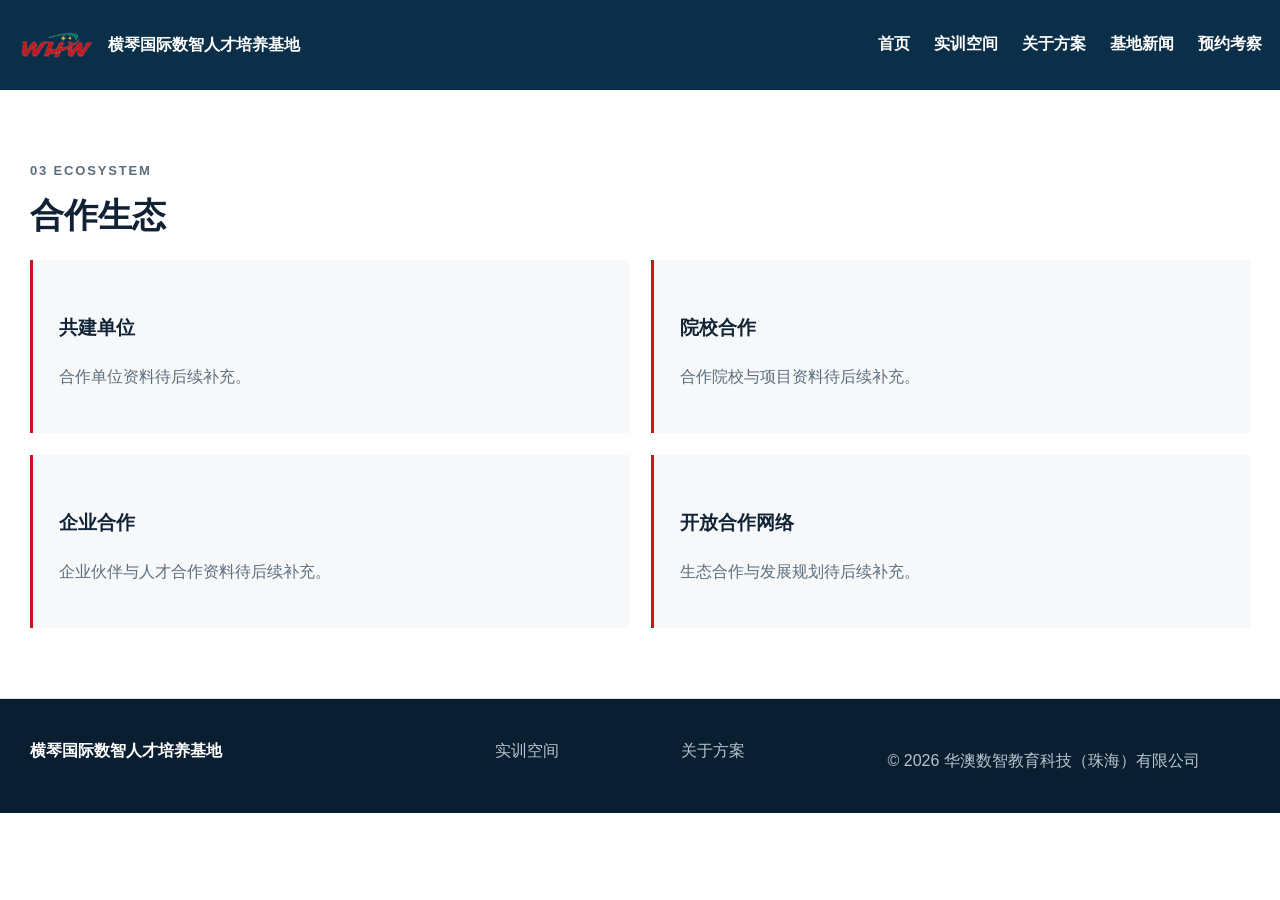
==== 华澳数值平台主页/ecosystem.html @ 4238ba9a "change" ====
<!doctype html><html lang="zh-CN"><head><meta charset="utf-8"><meta name="viewport" content="width=device-width,initial-scale=1"><title>合作生态｜横琴国际数智人才培养基地</title><link rel="stylesheet" href="styles.css"></head><body><header class="site-header inner"><nav class="nav-shell"><a class="brand" href="index.html"><img class="brand-logo" src="assets/company-logo.png" alt=""><span>横琴国际数智人才培养基地</span></a><button class="nav-toggle" aria-expanded="false">菜单</button><div class="nav-links"><a href="index.html">首页</a><a href="spaces.html">实训空间</a><a href="solutions.html">关于方案</a><a href="news.html">基地新闻</a><a class="nav-cta" href="index.html#contact">预约考察</a></div></nav></header><main><section class="detail-section"><div class="container"><p class="section-kicker">03 ECOSYSTEM</p><h2>合作生态</h2><div class="content-grid"><div><h3>共建单位</h3><p>合作单位资料待后续补充。</p></div><div><h3>院校合作</h3><p>合作院校与项目资料待后续补充。</p></div><div><h3>企业合作</h3><p>企业伙伴与人才合作资料待后续补充。</p></div><div><h3>开放合作网络</h3><p>生态合作与发展规划待后续补充。</p></div></div></div></section></main><footer class="site-footer"><div class="container footer-layout"><a class="brand footer-brand" href="index.html"><span>横琴国际数智人才培养基地</span></a><nav><a href="spaces.html">实训空间</a><a href="solutions.html">关于方案</a></nav><p>© 2026 华澳数智教育科技（珠海）有限公司</p></div></footer><script src="site.js"></script></body></html>
---- 华澳数值平台主页/styles.css ----
:root{--ink:#112235;--muted:#5c6d7d;--line:#dce4ea;--soft:#f6f8fa;--pale:#eef5f7;--white:#fff;--red:#c9151e;--blue:#123f5f;--green:#0b796b;--shadow:0 18px 44px rgba(18,48,70,.11)}
*{box-sizing:border-box}html{scroll-behavior:smooth}body{margin:0;color:var(--ink);font-family:"Microsoft YaHei","PingFang SC",Arial,sans-serif;line-height:1.75;background:#fff}a{color:inherit;text-decoration:none}img{max-width:100%}.container{width:min(1220px,calc(100% - 40px));margin:auto}
.site-header{position:absolute;inset:0 0 auto;z-index:20;background:linear-gradient(180deg,rgba(4,18,30,.75),transparent);transition:background .25s ease,box-shadow .25s ease}.site-header.inner{position:relative;background:#0b2f49}.site-header.is-scrolled{position:fixed;background:#fff;box-shadow:0 7px 24px rgba(15,38,56,.12)}.nav-shell{width:min(1280px,calc(100% - 36px));min-height:90px;margin:auto;display:flex;align-items:center;justify-content:space-between;gap:24px}.brand{display:flex;align-items:center;gap:12px;color:#fff;font-weight:900}.brand-logo{width:78px;height:38px;object-fit:contain}.nav-links{display:flex;align-items:center;gap:24px;color:#fff;font-weight:700}.nav-links a{padding:12px 0;border-bottom:2px solid transparent}.nav-links a:hover{border-color:#fff}.site-header.is-scrolled .brand,.site-header.is-scrolled .nav-links{color:var(--ink)}.site-header.is-scrolled .nav-links a:hover{color:var(--red);border-color:var(--red)}.nav-toggle{display:none;background:rgba(255,255,255,.12);color:#fff;border:1px solid rgba(255,255,255,.4);border-radius:6px;padding:8px 12px}.site-header.is-scrolled .nav-toggle{color:var(--ink);border-color:var(--line);background:#fff}
.hero-carousel{height:100vh;min-height:650px;position:relative;overflow:hidden;background:#123}.hero-slide{position:absolute;inset:0;margin:0;opacity:0;transition:opacity .6s}.hero-slide.is-active{opacity:1}.hero-slide img{width:100%;height:100%;object-fit:cover}.eyebrow,.section-kicker{margin:0 0 12px;letter-spacing:.14em;font-size:13px;font-weight:900}.button{display:inline-flex;align-items:center;justify-content:center;min-height:48px;padding:0 24px;border:0;border-radius:4px;font:inherit;font-weight:900;cursor:pointer}.button.primary{background:var(--red);color:#fff}.carousel-arrow{position:absolute;top:50%;z-index:4;width:50px;height:74px;border:0;background:rgba(4,25,42,.52);color:#fff;font-size:46px;transform:translateY(-50%);cursor:pointer}.carousel-arrow.prev{left:0}.carousel-arrow.next{right:0}
.section{padding:84px 0}.pale-section{background:var(--pale)}.intro-block{max-width:1050px;text-align:center}.section-kicker{color:var(--red)}h2{font-size:clamp(34px,4vw,48px);line-height:1.2;margin:0 0 24px}.intro-block>p:not(.section-kicker){color:var(--muted);font-size:17px;text-align:left}.metrics{display:grid;grid-template-columns:repeat(4,1fr);gap:16px;margin-top:38px}.metrics div{padding:22px;border-top:3px solid var(--red);background:var(--soft)}.metrics strong,.metrics span{display:block}.metrics strong{font-size:28px;color:var(--blue)}.section-title-row{display:flex;align-items:end;justify-content:space-between;gap:20px;margin-bottom:32px;border-bottom:1px solid var(--line)}.section-title-row h2{margin-bottom:18px}.more-link{color:var(--red);font-weight:900;margin-bottom:22px}.advantage-card-grid,.feature-grid{display:grid;grid-template-columns:repeat(3,1fr);gap:22px}.advantage-card,.feature-grid a,.news-sketch-grid a,.detail-card{padding:30px;border:1px solid var(--line);background:#fff;box-shadow:var(--shadow);transition:.22s}.advantage-card:hover,.feature-grid a:hover,.news-sketch-grid a:hover{transform:translateY(-5px);border-color:rgba(201,21,30,.4)}.advantage-card span{font-size:13px;color:var(--red);font-weight:900}.advantage-card h3,.feature-grid h3{font-size:23px;margin:12px 0}.advantage-card p,.feature-grid p,.news-sketch-grid p{color:var(--muted);margin:0}.feature-grid{grid-template-columns:repeat(2,1fr)}.news-sketch-grid{display:grid;grid-template-columns:repeat(3,1fr);gap:22px}.news-sketch-grid time{color:var(--red);font-weight:900}.news-sketch-grid h3{font-size:21px;margin:10px 0}
.contact-intro{max-width:760px;margin:-8px 0 32px;color:var(--muted);font-size:17px}.contact-info-grid{display:grid;grid-template-columns:1.45fr 1fr 1fr 1fr;border-top:1px solid var(--line);border-bottom:1px solid var(--line)}.contact-info-grid>div{min-height:190px;padding:28px;border-right:1px solid var(--line)}.contact-info-grid>div:last-child{border-right:0}.contact-info-grid span{color:var(--red);font-size:13px;font-weight:900}.contact-info-grid h3{margin:28px 0 10px;font-size:21px}.contact-info-grid p{margin:0;color:var(--muted)}.site-footer{padding:38px 0;background:#091f31;color:#b8c4cc}.footer-layout{display:grid;grid-template-columns:1.2fr 1fr 1fr;gap:30px;align-items:start}.footer-brand{color:#fff}.footer-layout nav{display:grid;grid-template-columns:1fr 1fr;gap:10px}.footer-layout p{margin:10px 0 0}
.page-hero{padding:82px 0 70px;background:linear-gradient(135deg,#0b3654,#126d72);color:#fff}.page-hero h1{font-size:clamp(40px,6vw,66px);margin:0 0 12px}.page-hero p{max-width:760px;font-size:18px;margin:0;color:#dbe8ec}.detail-section{padding:70px 0;border-bottom:1px solid var(--line)}.detail-section h2{font-size:34px}.detail-section h3{margin-top:26px}.detail-section p,.detail-section li{color:var(--muted)}.room-grid{display:grid;grid-template-columns:repeat(2,1fr);gap:24px}.room-card{border:1px solid var(--line);background:#fff;overflow:hidden}.photo-placeholder{height:260px;display:flex;align-items:center;justify-content:center;background:linear-gradient(135deg,#e7eef2,#f8fafb);color:#80909e;font-weight:900}.room-copy{padding:26px}.room-copy h3{margin:0 0 8px}.room-meta{color:var(--red);font-weight:900}.pill-list{display:flex;gap:10px;flex-wrap:wrap;padding:0;list-style:none}.pill-list li{padding:8px 13px;border-radius:999px;background:var(--pale);color:var(--blue)}.content-grid{display:grid;grid-template-columns:repeat(2,1fr);gap:22px}.content-grid>div{padding:26px;background:var(--soft);border-left:3px solid var(--red)}
@media(max-width:900px){.nav-toggle{display:block}.nav-links{display:none;position:absolute;top:76px;left:18px;right:18px;padding:16px;background:#0a2a42;flex-direction:column;align-items:stretch}.site-header.is-scrolled .nav-links{background:#fff;box-shadow:0 14px 28px rgba(15,38,56,.14)}.nav-links.is-open{display:flex}.nav-shell{min-height:76px}.metrics{grid-template-columns:repeat(2,1fr)}.advantage-card-grid,.news-sketch-grid,.footer-layout{grid-template-columns:1fr}.contact-info-grid{grid-template-columns:repeat(2,1fr)}.contact-info-grid>div:nth-child(2){border-right:0}.contact-info-grid>div:nth-child(-n+2){border-bottom:1px solid var(--line)}.room-grid{grid-template-columns:1fr}}
@media(max-width:620px){.brand span{max-width:180px;font-size:13px}.hero-carousel{min-height:600px}.section{padding:62px 0}.metrics,.feature-grid,.content-grid,.contact-info-grid{grid-template-columns:1fr}.contact-info-grid>div{min-height:auto;border-right:0;border-bottom:1px solid var(--line)}.contact-info-grid>div:last-child{border-bottom:0}.button{width:100%}.room-card .photo-placeholder{height:210px}}

/* Content revisions */
.intro-block>p:not(.section-kicker){font-size:18px;text-align:center}
.metrics{grid-template-columns:repeat(3,1fr)}
@media(max-width:900px){.metrics{grid-template-columns:repeat(3,1fr)}}
@media(max-width:620px){.metrics{grid-template-columns:1fr}}
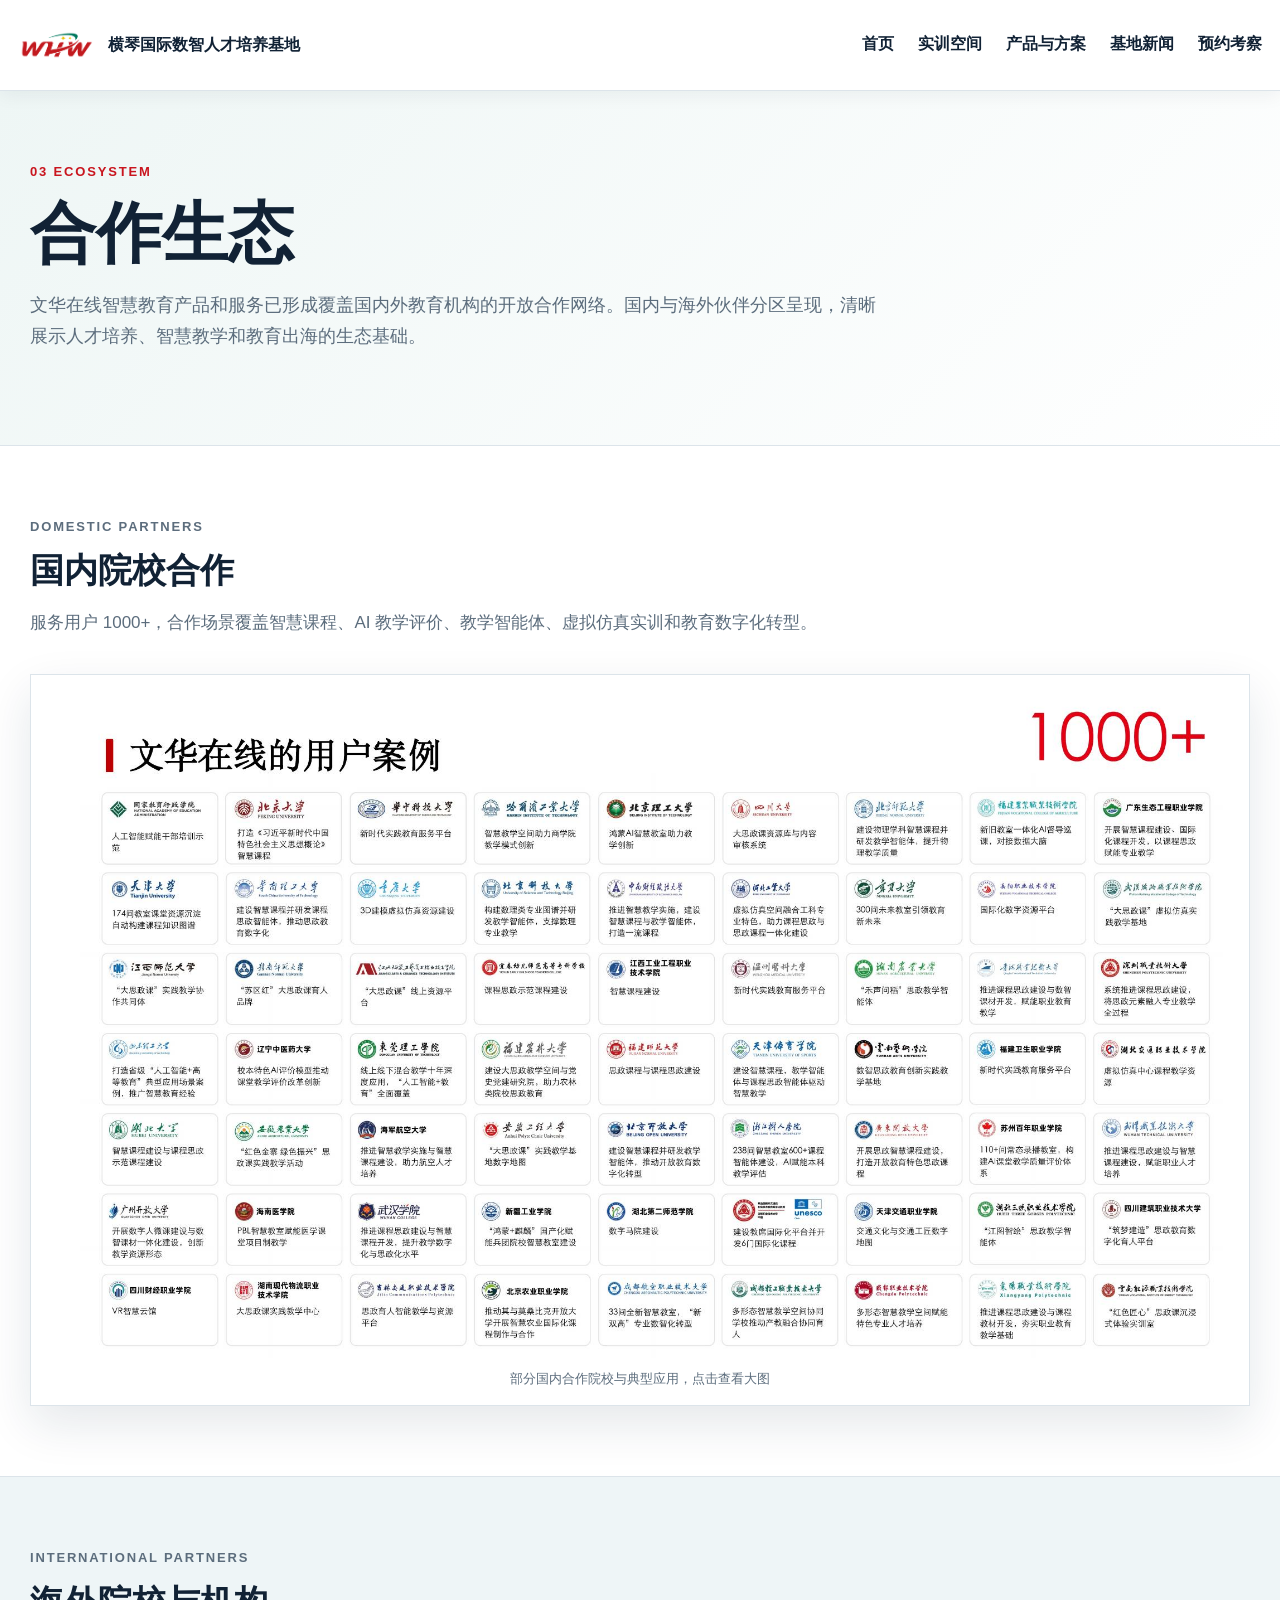
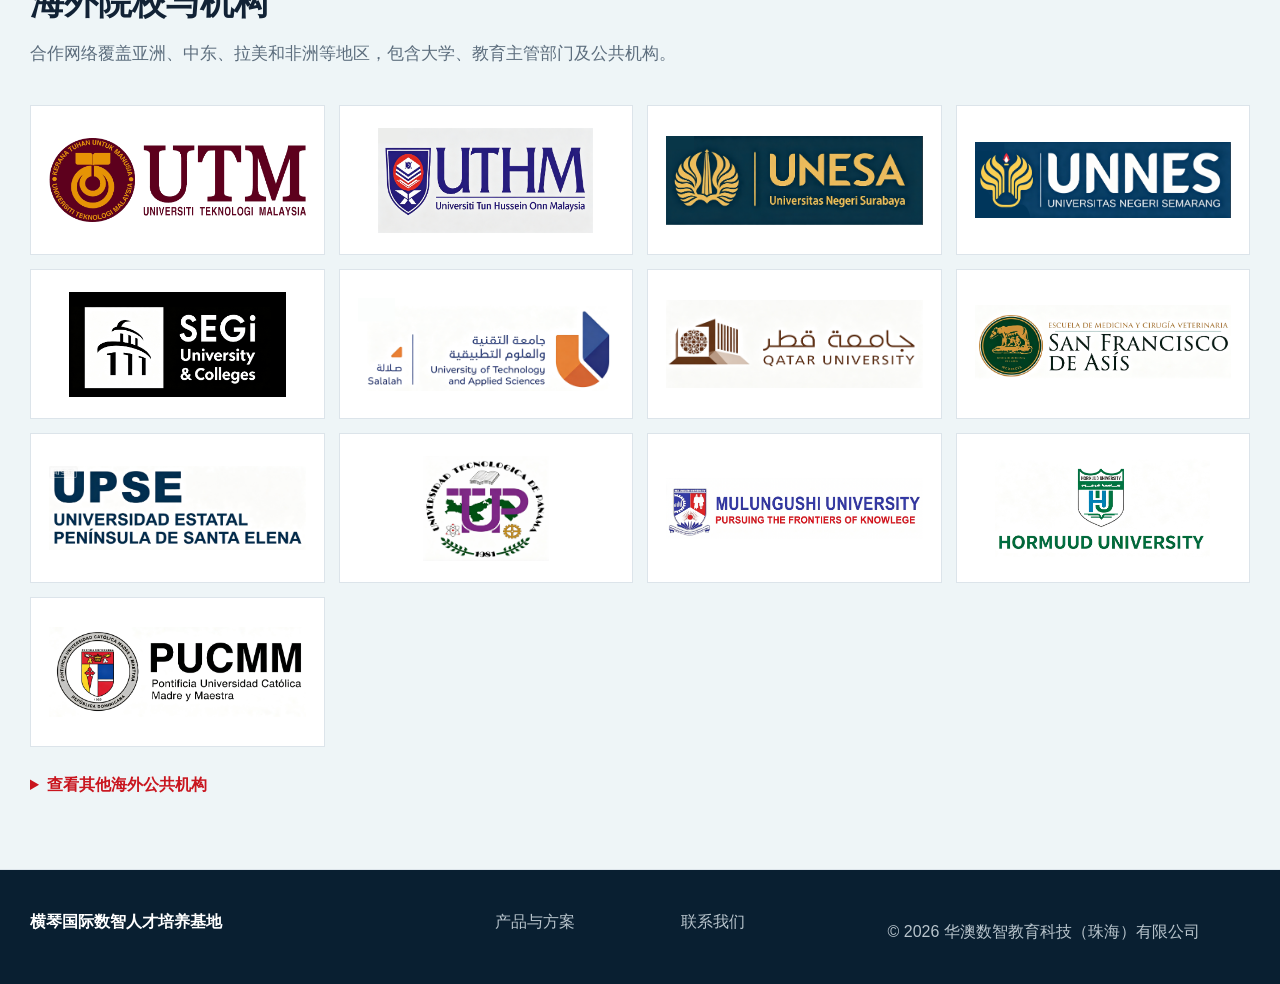
==== commit 3cbe5d8c: "new change add content" ====
--- a/华澳数值平台主页/ecosystem.html
+++ b/华澳数值平台主页/ecosystem.html
@@ -1 +1,8 @@
-<!doctype html><html lang="zh-CN"><head><meta charset="utf-8"><meta name="viewport" content="width=device-width,initial-scale=1"><title>合作生态｜横琴国际数智人才培养基地</title><link rel="stylesheet" href="styles.css"></head><body><header class="site-header inner"><nav class="nav-shell"><a class="brand" href="index.html"><img class="brand-logo" src="assets/company-logo.png" alt=""><span>横琴国际数智人才培养基地</span></a><button class="nav-toggle" aria-expanded="false">菜单</button><div class="nav-links"><a href="index.html">首页</a><a href="spaces.html">实训空间</a><a href="solutions.html">关于方案</a><a href="news.html">基地新闻</a><a class="nav-cta" href="index.html#contact">预约考察</a></div></nav></header><main><section class="detail-section"><div class="container"><p class="section-kicker">03 ECOSYSTEM</p><h2>合作生态</h2><div class="content-grid"><div><h3>共建单位</h3><p>合作单位资料待后续补充。</p></div><div><h3>院校合作</h3><p>合作院校与项目资料待后续补充。</p></div><div><h3>企业合作</h3><p>企业伙伴与人才合作资料待后续补充。</p></div><div><h3>开放合作网络</h3><p>生态合作与发展规划待后续补充。</p></div></div></div></section></main><footer class="site-footer"><div class="container footer-layout"><a class="brand footer-brand" href="index.html"><span>横琴国际数智人才培养基地</span></a><nav><a href="spaces.html">实训空间</a><a href="solutions.html">关于方案</a></nav><p>© 2026 华澳数智教育科技（珠海）有限公司</p></div></footer><script src="site.js"></script></body></html>
+<!doctype html><html lang="zh-CN"><head><meta charset="utf-8"><meta name="viewport" content="width=device-width,initial-scale=1"><title>合作生态｜横琴国际数智人才培养基地</title><link rel="stylesheet" href="styles.css"></head><body>
+<header class="site-header inner"><nav class="nav-shell"><a class="brand" href="index.html"><img class="brand-logo" src="assets/company-logo.png" alt=""><span>横琴国际数智人才培养基地</span></a><button class="nav-toggle" aria-expanded="false">菜单</button><div class="nav-links"><a href="index.html">首页</a><a href="spaces.html">实训空间</a><a href="solutions.html">产品与方案</a><a href="news.html">基地新闻</a><a class="nav-cta" href="index.html#contact">预约考察</a></div></nav></header>
+<main><section class="center-hero innovation-hero"><div class="container"><p class="section-kicker">03 ECOSYSTEM</p><h1>合作生态</h1><p>文华在线智慧教育产品和服务已形成覆盖国内外教育机构的开放合作网络。国内与海外伙伴分区呈现，清晰展示人才培养、智慧教学和教育出海的生态基础。</p></div></section>
+<section class="detail-section"><div class="container"><div class="center-title"><p class="section-kicker">DOMESTIC PARTNERS</p><h2>国内院校合作</h2><p>服务用户 1000+，合作场景覆盖智慧课程、AI 教学评价、教学智能体、虚拟仿真实训和教育数字化转型。</p></div><figure class="partner-overview"><a href="assets/partners/domestic-universities.jpg" target="_blank"><img src="assets/partners/domestic-universities.jpg" alt="国内合作院校与用户案例"></a><figcaption>部分国内合作院校与典型应用，点击查看大图</figcaption></figure></div></section>
+<section class="detail-section pale-section"><div class="container"><div class="center-title"><p class="section-kicker">INTERNATIONAL PARTNERS</p><h2>海外院校与机构</h2><p>合作网络覆盖亚洲、中东、拉美和非洲等地区，包含大学、教育主管部门及公共机构。</p></div><div class="partner-logo-grid">
+<figure><img src="assets/partners/overseas/overseas-01.png" alt="马来西亚理工大学"></figure><figure><img src="assets/partners/overseas/overseas-02.png" alt="马来西亚敦胡先翁大学"></figure><figure><img src="assets/partners/overseas/overseas-04.png" alt="泗水国立大学"></figure><figure><img src="assets/partners/overseas/overseas-05.png" alt="三宝垄国立大学"></figure><figure><img src="assets/partners/overseas/overseas-06.png" alt="SEGi University & Colleges"></figure><figure><img src="assets/partners/overseas/overseas-11.png" alt="阿曼技术与应用科学大学"></figure><figure><img src="assets/partners/overseas/overseas-12.png" alt="卡塔尔大学"></figure><figure><img src="assets/partners/overseas/overseas-13.png" alt="San Francisco de Asís"></figure><figure><img src="assets/partners/overseas/overseas-14.png" alt="圣埃伦娜半岛州立大学"></figure><figure><img src="assets/partners/overseas/overseas-15.png" alt="巴拿马科技大学"></figure><figure><img src="assets/partners/overseas/overseas-18.png" alt="Mulungushi University"></figure><figure><img src="assets/partners/overseas/overseas-19.png" alt="Hormuud University"></figure><figure><img src="assets/partners/overseas/overseas-21.png" alt="PUCMM"></figure>
+</div><details class="more-partners"><summary>查看其他海外公共机构</summary><div class="partner-logo-grid secondary"><figure><img src="assets/partners/overseas/overseas-03.png" alt="Jabatan Tenaga Manusia"></figure><figure><img src="assets/partners/overseas/overseas-07.png" alt="卡塔尔教育与高等教育部"></figure><figure><img src="assets/partners/overseas/overseas-08.png" alt="伊拉克教育部"></figure><figure><img src="assets/partners/overseas/overseas-09.png" alt="科威特教育部"></figure><figure><img src="assets/partners/overseas/overseas-10.png" alt="阿联酋内政部"></figure><figure><img src="assets/partners/overseas/overseas-16.png" alt="埃及教育与技术教育部"></figure><figure><img src="assets/partners/overseas/overseas-17.png" alt="赞比亚教育部"></figure><figure><img src="assets/partners/overseas/overseas-20.png" alt="南非国家安全局"></figure></div></details></div></section></main>
+<footer class="site-footer"><div class="container footer-layout"><a class="brand footer-brand" href="index.html"><span>横琴国际数智人才培养基地</span></a><nav><a href="solutions.html">产品与方案</a><a href="index.html#contact">联系我们</a></nav><p>© 2026 华澳数智教育科技（珠海）有限公司</p></div></footer><script src="site.js"></script></body></html>
--- a/华澳数值平台主页/styles.css
+++ b/华澳数值平台主页/styles.css
@@ -9,7 +9,51 @@
 @media(max-width:620px){.brand span{max-width:180px;font-size:13px}.hero-carousel{min-height:600px}.section{padding:62px 0}.metrics,.feature-grid,.content-grid,.contact-info-grid{grid-template-columns:1fr}.contact-info-grid>div{min-height:auto;border-right:0;border-bottom:1px solid var(--line)}.contact-info-grid>div:last-child{border-bottom:0}.button{width:100%}.room-card .photo-placeholder{height:210px}}
 
 /* Content revisions */
+.site-header.inner{background:#fff;border-bottom:1px solid var(--line);box-shadow:0 4px 18px rgba(15,38,56,.06)}
+.site-header.inner .brand,.site-header.inner .nav-links{color:var(--ink)}
+.site-header.inner .nav-links a:hover{color:var(--red);border-color:var(--red)}
+.site-header.inner .nav-toggle{color:var(--ink);border-color:var(--line);background:#fff}
+.page-hero{display:none}
+.spaces-catalog{padding-top:64px}.room-photo{display:block;width:100%;height:260px;object-fit:cover}.room-number{display:none}.room-detail{margin:10px 0 0}.room-detail strong{color:var(--ink)}
 .intro-block>p:not(.section-kicker){font-size:18px;text-align:center}
 .metrics{grid-template-columns:repeat(3,1fr)}
 @media(max-width:900px){.metrics{grid-template-columns:repeat(3,1fr)}}
 @media(max-width:620px){.metrics{grid-template-columns:1fr}}
+@media(max-width:620px){.room-photo{height:210px}}
+.content-grid>.news-card{display:block;padding:26px;background:#fff;border:1px solid var(--line);border-left:3px solid var(--red);box-shadow:var(--shadow);transition:.22s}
+.content-grid>.news-card:hover{transform:translateY(-4px);border-color:rgba(201,21,30,.45)}
+.news-card time,.news-card span{color:var(--red);font-weight:900}.news-card h3{margin:10px 0}.news-card span{display:inline-block;margin-top:12px}
+.news-sketch-grid>div{padding:30px;border:1px solid var(--line);background:#fff;box-shadow:var(--shadow)}
+.news-sketch-grid>div time{color:var(--red);font-weight:900}.news-sketch-grid>div h3{font-size:21px;margin:10px 0}.news-sketch-grid>div p{color:var(--muted);margin:0}
+.news-center{padding:72px 0 90px;background:var(--pale)}.news-center-heading{margin-bottom:34px}.news-center-heading h1{font-size:clamp(38px,5vw,58px);line-height:1.2;margin:0 0 12px}.news-center-heading>p:last-child{color:var(--muted);font-size:18px}
+.news-list-grid{display:grid;grid-template-columns:repeat(3,1fr);gap:24px}.news-feature-card,.news-empty-card{min-height:360px;border:1px solid var(--line)}.news-feature-card{display:flex;align-items:flex-end;padding:30px;color:#fff;background-size:cover;background-position:center;box-shadow:var(--shadow);transition:.25s}.news-feature-card:hover{transform:translateY(-5px)}.news-feature-card time,.news-feature-card span{font-weight:900;color:#fff}.news-feature-card h2{font-size:25px;margin:12px 0 18px}.news-empty-card{display:flex;flex-direction:column;align-items:center;justify-content:center;background:#fff;color:#9aa7b0}.news-empty-card span{font-size:42px;font-weight:900;color:#dce3e7}.news-empty-card p{margin:8px 0 0}
+@media(max-width:900px){.news-list-grid{grid-template-columns:repeat(2,1fr)}}
+@media(max-width:620px){.news-list-grid{grid-template-columns:1fr}.news-feature-card,.news-empty-card{min-height:320px}}
+.home-news-showcase{min-height:100vh;padding:44px 0;background:var(--pale);display:flex;align-items:center}.home-news-bar{display:flex;align-items:flex-end;justify-content:space-between;gap:20px;margin-bottom:22px}.home-news-bar h2{font-size:clamp(30px,3vw,42px);margin:0}.home-news-bar .section-kicker{margin-bottom:5px}.home-news-bar .more-link{margin:0 0 6px}.home-news-showcase .news-list-grid{gap:18px}.home-news-showcase .news-feature-card,.home-news-showcase .news-empty-card{min-height:250px}.home-news-showcase .news-feature-card{padding:24px}.home-news-showcase .news-feature-card h2{font-size:21px;line-height:1.4;margin:8px 0 12px}
+@media(max-width:900px){.home-news-showcase{min-height:auto}.home-news-showcase .news-feature-card,.home-news-showcase .news-empty-card{min-height:260px}}
+@media(max-width:620px){.home-news-bar{align-items:flex-start}.home-news-showcase .news-feature-card,.home-news-showcase .news-empty-card{min-height:240px}}
+.news-feature-card{position:relative;overflow:hidden;background-size:cover;background-position:center;padding:0}.news-feature-card::after{content:"";position:absolute;inset:0;background:linear-gradient(180deg,rgba(5,24,38,.05),rgba(5,24,38,.88));opacity:0;transition:opacity .25s}.news-feature-card>div{position:relative;z-index:1;width:100%;padding:22px;opacity:0;transform:translateY(12px);transition:opacity .25s,transform .25s}.news-feature-card:hover::after,.news-feature-card:focus-visible::after,.news-feature-card:hover>div,.news-feature-card:focus-visible>div{opacity:1}.news-feature-card:hover>div,.news-feature-card:focus-visible>div{transform:translateY(0)}
+.news-feature-card h2{font-size:19px;line-height:1.35;margin:7px 0 10px}.news-feature-card time,.news-feature-card span{font-size:14px}.home-news-showcase{min-height:auto;padding:56px 0 66px}.home-news-bar{margin-bottom:40px}.home-news-showcase .news-list-grid{gap:16px}.home-news-showcase .news-feature-card,.home-news-showcase .news-empty-card{min-height:205px}.home-news-showcase .news-feature-card{padding:0}.home-news-showcase .news-feature-card h2{font-size:18px;line-height:1.35;margin:6px 0 9px}.home-news-showcase .news-feature-card>div{padding:18px}
+.news-center .news-feature-card,.news-center .news-empty-card{min-height:280px}
+@media(hover:none){.news-feature-card::after,.news-feature-card>div{opacity:1}.news-feature-card>div{transform:none}}
+@media(max-width:900px){.home-news-showcase .news-feature-card,.home-news-showcase .news-empty-card{min-height:220px}}
+@media(max-width:620px){.home-news-bar{margin-bottom:32px}.home-news-showcase .news-feature-card,.home-news-showcase .news-empty-card{min-height:210px}}
+.news-feature-card>div{opacity:1;transform:none}.news-feature-card time{display:block;color:#fff;text-shadow:0 2px 8px rgba(0,0,0,.9)}.news-feature-card>div h2,.news-feature-card>div span{display:none}.news-feature-card:hover>div h2,.news-feature-card:hover>div span,.news-feature-card:focus-visible>div h2,.news-feature-card:focus-visible>div span{display:block}
+@media(hover:none){.news-feature-card>div h2,.news-feature-card>div span{display:block}}
+.news-center .news-list-grid{display:flex;flex-direction:column;gap:18px}.news-center .news-feature-card{width:100%;min-height:190px;background-position:center 38%}.news-center .news-feature-card>div{padding:26px 30px}.news-center .news-feature-card h2{max-width:780px;font-size:22px}
+@media(max-width:620px){.news-center .news-feature-card{min-height:180px}.news-center .news-feature-card>div{padding:20px}.news-center .news-feature-card h2{font-size:18px}}
+.news-row-list{border-top:1px solid var(--line)}.news-row{display:grid;grid-template-columns:140px 1fr;gap:38px;min-height:190px;padding:34px 0;border-bottom:1px solid var(--line);transition:color .2s}.news-row time{display:flex;align-items:center;gap:12px;padding-right:28px;border-right:1px solid var(--line);color:#50575c}.news-row time strong{font-size:50px;line-height:1;font-weight:900}.news-row time span{font-size:14px;line-height:1.45;font-weight:700}.news-row>div{display:flex;flex-direction:column;justify-content:space-between;align-items:flex-start}.news-row h2{font-size:23px;line-height:1.55;font-weight:500;margin:0}.news-row-more{color:var(--blue);font-weight:700}.news-row:hover{color:var(--red)}.news-row:hover .news-row-more{color:var(--red)}
+@media(max-width:620px){.news-row{grid-template-columns:82px 1fr;gap:18px;min-height:155px;padding:26px 0}.news-row time{gap:6px;padding-right:14px}.news-row time strong{font-size:36px}.news-row time span{font-size:11px}.news-row h2{font-size:17px;line-height:1.5}.news-row-more{font-size:14px}}
+.technology-intro h1{font-size:clamp(38px,5vw,58px);margin:0 0 18px}.technology-intro .container>p:last-child{max-width:850px;color:var(--muted);font-size:18px}.tech-feature{padding:76px 0}.tech-feature-grid{display:grid;grid-template-columns:1fr 1.12fr;gap:54px;align-items:center}.tech-feature-grid.reverse{grid-template-columns:1.12fr 1fr}.tech-feature-grid.reverse .tech-visual{order:2}.tech-feature article h2{font-size:34px;margin:0 0 22px}.tech-feature article p,.tech-feature article li{color:var(--muted)}.tech-feature article ul{padding-left:20px}.tech-visual{position:relative;min-height:390px;overflow:hidden;background:#0b2f49;box-shadow:var(--shadow)}.tech-visual::before,.tech-visual::after,.tech-visual i{content:"";position:absolute}.tech-visual span{position:absolute;left:28px;bottom:24px;z-index:2;color:rgba(255,255,255,.72);font-size:13px;font-weight:900;letter-spacing:.14em}.training-box-visual{background:radial-gradient(circle at 70% 28%,rgba(72,201,221,.55),transparent 30%),linear-gradient(135deg,#0b2336,#126d72)}.training-box-visual::before{width:54%;height:48%;left:23%;top:25%;border:2px solid rgba(255,255,255,.72);border-radius:14px;background:linear-gradient(145deg,rgba(255,255,255,.22),rgba(255,255,255,.04));box-shadow:0 0 45px rgba(69,209,222,.28)}.training-box-visual::after{width:38%;height:3px;left:31%;top:47%;background:linear-gradient(90deg,transparent,#65d7e5,transparent);box-shadow:0 22px 0 rgba(101,215,229,.65),0 -22px 0 rgba(101,215,229,.38)}.training-box-visual i{inset:12%;border:1px solid rgba(255,255,255,.1);background:repeating-linear-gradient(90deg,transparent 0 38px,rgba(255,255,255,.05) 39px 40px)}.ascend-visual{background:radial-gradient(circle at 50% 50%,rgba(216,44,52,.5),transparent 26%),linear-gradient(135deg,#081f31,#30171b)}.ascend-visual::before{width:180px;height:180px;left:50%;top:50%;transform:translate(-50%,-50%) rotate(45deg);border:2px solid rgba(255,255,255,.7);background:linear-gradient(145deg,rgba(226,49,58,.45),rgba(255,255,255,.04));box-shadow:0 0 60px rgba(226,49,58,.35)}.ascend-visual::after{inset:12%;border:1px solid rgba(255,255,255,.12);background:repeating-radial-gradient(circle at center,transparent 0 30px,rgba(255,255,255,.06) 31px 32px)}.ascend-visual i{left:10%;right:10%;top:50%;height:1px;background:linear-gradient(90deg,transparent,#fff,transparent);box-shadow:0 -70px 0 rgba(255,255,255,.2),0 70px 0 rgba(255,255,255,.2)}.tech-sources{background:#fff}.source-links{display:flex;gap:14px;flex-wrap:wrap;margin-top:24px}.source-links a{padding:10px 14px;border:1px solid var(--line);color:var(--blue);font-weight:700}.source-links a:hover{border-color:var(--red);color:var(--red)}
+@media(max-width:900px){.tech-feature-grid,.tech-feature-grid.reverse{grid-template-columns:1fr}.tech-feature-grid.reverse .tech-visual{order:0}.tech-visual{min-height:330px}}
+@media(max-width:620px){.tech-feature{padding:54px 0}.tech-feature-grid{gap:30px}.tech-visual{min-height:260px}.tech-feature article h2{font-size:28px}}
+.equipment-list,.compute-levels{display:grid;grid-template-columns:repeat(2,1fr);gap:12px;margin:24px 0}.equipment-list>div,.compute-levels>div{padding:18px;border:1px solid var(--line);background:#fff}.equipment-list strong,.equipment-list span,.compute-levels strong,.compute-levels span{display:block}.equipment-list strong,.compute-levels strong{color:var(--blue);margin-bottom:7px}.equipment-list span,.compute-levels span{color:var(--muted);font-size:14px;line-height:1.7}.compute-levels b{display:inline-flex;align-items:center;justify-content:center;width:30px;height:30px;margin-bottom:10px;border-radius:50%;background:var(--red);color:#fff;font-size:12px}.tech-note,.tech-verdict{padding:16px 18px;border-left:3px solid var(--red);background:rgba(201,21,30,.05)}.tech-verdict strong{color:var(--blue)}
+@media(max-width:620px){.equipment-list,.compute-levels{grid-template-columns:1fr}}
+
+/* Four solution centers */
+.solution-hub{min-height:calc(100vh - 90px);padding-bottom:90px;background:linear-gradient(180deg,#f5f8fa,#fff)}.solution-heading{padding:72px 0 48px}.solution-heading h1,.center-hero h1,.empty-center h1{font-size:clamp(40px,5.5vw,66px);line-height:1.15;margin:0 0 18px}.solution-heading>div>p:last-child,.center-hero>div>p:last-child,.empty-center p{max-width:850px;color:var(--muted);font-size:18px}.solution-entry-grid{display:grid;grid-template-columns:repeat(2,1fr);gap:22px}.solution-entry{position:relative;min-height:310px;padding:38px;border:1px solid var(--line);background:#fff;box-shadow:var(--shadow);overflow:hidden;transition:.25s}.solution-entry:after{content:"";position:absolute;right:-60px;bottom:-70px;width:190px;height:190px;border-radius:50%;background:rgba(201,21,30,.05)}.solution-entry:hover{transform:translateY(-5px);border-color:rgba(201,21,30,.45)}.solution-entry>span{color:var(--red);font-weight:900;letter-spacing:.14em}.solution-entry h2{max-width:480px;margin:18px 0;font-size:31px}.solution-entry p{max-width:520px;color:var(--muted)}.solution-entry b{position:absolute;left:38px;bottom:34px;color:var(--red)}.solution-entry.pending{background:#f8fafb}.center-hero{padding:70px 0 74px;background:linear-gradient(135deg,#f4f8fa,#fff);border-bottom:1px solid var(--line)}.education-hero{background:linear-gradient(135deg,#fff4f2,#fff)}.innovation-hero{background:linear-gradient(135deg,#eef6f5,#fff)}.back-link{display:inline-block;margin-bottom:38px;color:var(--blue);font-weight:800}.center-title{max-width:850px;margin-bottom:36px}.center-title h2{margin-bottom:12px}.center-title>p:last-child{font-size:17px}.teaching-map{display:grid;grid-template-columns:repeat(4,1fr);gap:18px}.teach-card{padding:28px;background:#fff;border:1px solid var(--line);box-shadow:var(--shadow)}.teach-card>b{display:flex;align-items:center;justify-content:center;width:88px;height:88px;margin-bottom:25px;color:#fff;font-size:32px;border-radius:10px;box-shadow:12px 12px 0 rgba(17,34,53,.08)}.teach-card.teal>b{background:#285d62}.teach-card.orange>b{background:#b86129}.teach-card.red>b{background:#963c3d}.teach-card.blue>b{background:#405f8e}.teach-card h3{margin:0 0 14px}.teach-card ul{padding-left:19px}.faculty-orbit{display:grid;grid-template-columns:repeat(3,1fr);gap:22px;position:relative;padding-top:130px}.faculty-core{position:absolute;left:50%;top:0;display:flex;align-items:center;justify-content:center;width:120px;height:120px;transform:translateX(-50%);border-radius:50%;background:var(--blue);color:#fff;font-size:24px;font-weight:900;box-shadow:0 0 0 18px rgba(18,63,95,.1)}.faculty-orbit article{padding:28px;text-align:center;background:#fff;border-top:3px solid var(--red);box-shadow:var(--shadow)}.faculty-orbit h3{margin:0 0 10px}.certificate-layout{display:grid;grid-template-columns:.8fr 1.2fr;gap:54px;align-items:center}.certificate-layout figure{margin:0;padding:16px;background:#fff;box-shadow:var(--shadow);border:1px solid var(--line)}.certificate-layout figcaption{text-align:center;color:var(--muted);font-size:13px;margin-top:10px}.check-list{padding-left:20px;color:var(--muted)}.architecture-section{background:#fff}.architecture-stack{display:flex;flex-direction:column;gap:18px;max-width:1100px;margin:auto}.stack-layer{position:relative;padding:32px 34px 32px 110px;border-radius:16px}.layer-index{position:absolute;left:26px;top:30px;color:var(--red);font-weight:900;font-size:18px}.scenes{background:#fff3f2;border:1px solid #f3d0cd}.apps{background:#fff8f3;border:1px solid #f3ddd0}.environment{background:#f2f6f8;border:1px solid #dce7ed}.foundation{background:#142f46;color:#fff;text-align:center;box-shadow:0 20px 50px rgba(18,47,70,.22)}.foundation .layer-index{color:#ff8a82}.foundation h3{margin:0;font-size:30px}.foundation p{margin:2px 0 0;color:#dbe7ee}.scene-grid,.app-grid{display:grid;grid-template-columns:repeat(5,1fr);gap:12px}.scene-grid b{padding:18px 10px;text-align:center;border-radius:10px;background:var(--red);color:#fff;font-size:20px}.scene-grid small{display:block;margin-top:8px;font-size:12px;font-weight:400;line-height:1.7}.app-grid{grid-template-columns:repeat(4,1fr)}.app-grid article{padding:20px;text-align:center;background:#fff;border-radius:10px;border-top:4px solid var(--red)}.app-grid h3{margin:0;color:var(--red)}.app-grid p{margin:8px 0 0;font-size:14px}.environment>div>h3{margin-top:0}.environment-tags{display:flex;gap:10px;flex-wrap:wrap}.environment-tags span{padding:7px 12px;background:#fff;border-radius:999px;color:var(--blue);font-weight:700}.environment img{display:block;width:100%;max-height:310px;margin-top:22px;object-fit:cover;object-position:center 45%;border-radius:10px}.two-column-story{display:grid;grid-template-columns:1fr 1fr;gap:22px}.two-column-story>div,.incubation-steps article{padding:30px;background:#fff;border-left:3px solid var(--red);box-shadow:var(--shadow)}.two-column-story h3,.incubation-steps h3{margin-top:0}.incubation-steps{display:grid;grid-template-columns:repeat(3,1fr);gap:22px}.incubation-steps span{color:var(--red);font-weight:900}.empty-center{min-height:calc(100vh - 240px);display:flex;align-items:center;padding:90px 0;background:linear-gradient(135deg,#f5f8fa,#fff)}.empty-center span{display:inline-block;margin-top:28px;padding:10px 16px;background:var(--blue);color:#fff;font-weight:900;letter-spacing:.14em}
+@media(max-width:900px){.teaching-map{grid-template-columns:repeat(2,1fr)}.certificate-layout{grid-template-columns:1fr}.scene-grid{grid-template-columns:repeat(3,1fr)}.app-grid{grid-template-columns:repeat(2,1fr)}}
+@media(max-width:620px){.solution-entry-grid,.teaching-map,.faculty-orbit,.two-column-story,.incubation-steps{grid-template-columns:1fr}.solution-entry{min-height:330px;padding:28px}.solution-entry b{left:28px}.faculty-orbit{padding-top:140px}.stack-layer{padding:76px 18px 24px}.layer-index{left:18px;top:22px}.scene-grid,.app-grid{grid-template-columns:1fr}.center-hero{padding:50px 0}.certificate-layout{gap:30px}}
+.app-grid strong{display:block;margin:8px 0;color:var(--ink);font-size:14px}.classroom-specs{background:#f8fafb}.spec-grid{display:grid;grid-template-columns:repeat(4,1fr);gap:18px}.spec-grid article{overflow:hidden;background:#fff;border:1px solid var(--line);box-shadow:var(--shadow)}.spec-grid img{display:block;width:100%;height:230px;object-fit:cover;object-position:top}.spec-grid article>span,.spec-grid article>h3,.spec-grid article>b,.spec-grid article>ul{margin-left:22px;margin-right:22px}.spec-grid article>span{display:block;margin-top:20px;color:var(--red);font-size:12px;font-weight:900;letter-spacing:.12em}.spec-grid h3{margin-top:7px;margin-bottom:8px}.spec-grid b{display:block;min-height:70px;color:var(--blue);font-size:13px}.spec-grid ul{padding-left:18px;padding-bottom:22px;color:var(--muted);font-size:14px}.certification-hero{background:linear-gradient(135deg,#fff5f4,#fff)}.audience-grid{display:grid;grid-template-columns:repeat(3,1fr);gap:22px}.audience-grid article{padding:30px;background:#fff;border-top:4px solid var(--red);box-shadow:var(--shadow)}.audience-grid span{color:var(--red);font-weight:900}.audience-grid h3{margin:22px 0 6px;font-size:20px}.audience-grid p{margin:0}.course-values,.course-domains,.honor-summary{display:grid;grid-template-columns:repeat(3,1fr);gap:18px}.course-values>div,.course-domains article,.honor-summary article{padding:26px;background:var(--soft);border-left:3px solid var(--red)}.course-values strong{color:var(--red)}.course-values h3,.course-domains h3,.honor-summary h3{margin:8px 0}.course-domains{grid-template-columns:repeat(4,1fr);margin-top:24px}.honor-summary{grid-template-columns:repeat(4,1fr);margin-bottom:34px}.document-gallery{display:grid;grid-template-columns:1fr 1fr;gap:24px}.document-gallery figure,.partner-overview{margin:0;padding:14px;background:#fff;border:1px solid var(--line);box-shadow:var(--shadow)}.document-gallery img,.partner-overview img{display:block;width:100%}.document-gallery figcaption,.partner-overview figcaption{text-align:center;margin-top:10px;color:var(--muted);font-size:13px}.partner-logo-grid{display:grid;grid-template-columns:repeat(4,1fr);gap:14px}.partner-logo-grid figure{display:flex;align-items:center;justify-content:center;min-height:150px;margin:0;padding:18px;background:#fff;border:1px solid var(--line)}.partner-logo-grid img{max-width:100%;max-height:105px;object-fit:contain}.more-partners{margin-top:24px}.more-partners summary{cursor:pointer;color:var(--red);font-weight:900}.partner-logo-grid.secondary{margin-top:18px}.contact-info-grid a:hover{color:var(--red)}
+@media(max-width:900px){.spec-grid,.partner-logo-grid{grid-template-columns:repeat(2,1fr)}.audience-grid,.course-values{grid-template-columns:1fr}.course-domains,.honor-summary{grid-template-columns:repeat(2,1fr)}}
+@media(max-width:620px){.spec-grid,.course-domains,.honor-summary,.document-gallery,.partner-logo-grid{grid-template-columns:1fr}.spec-grid img{height:280px}}
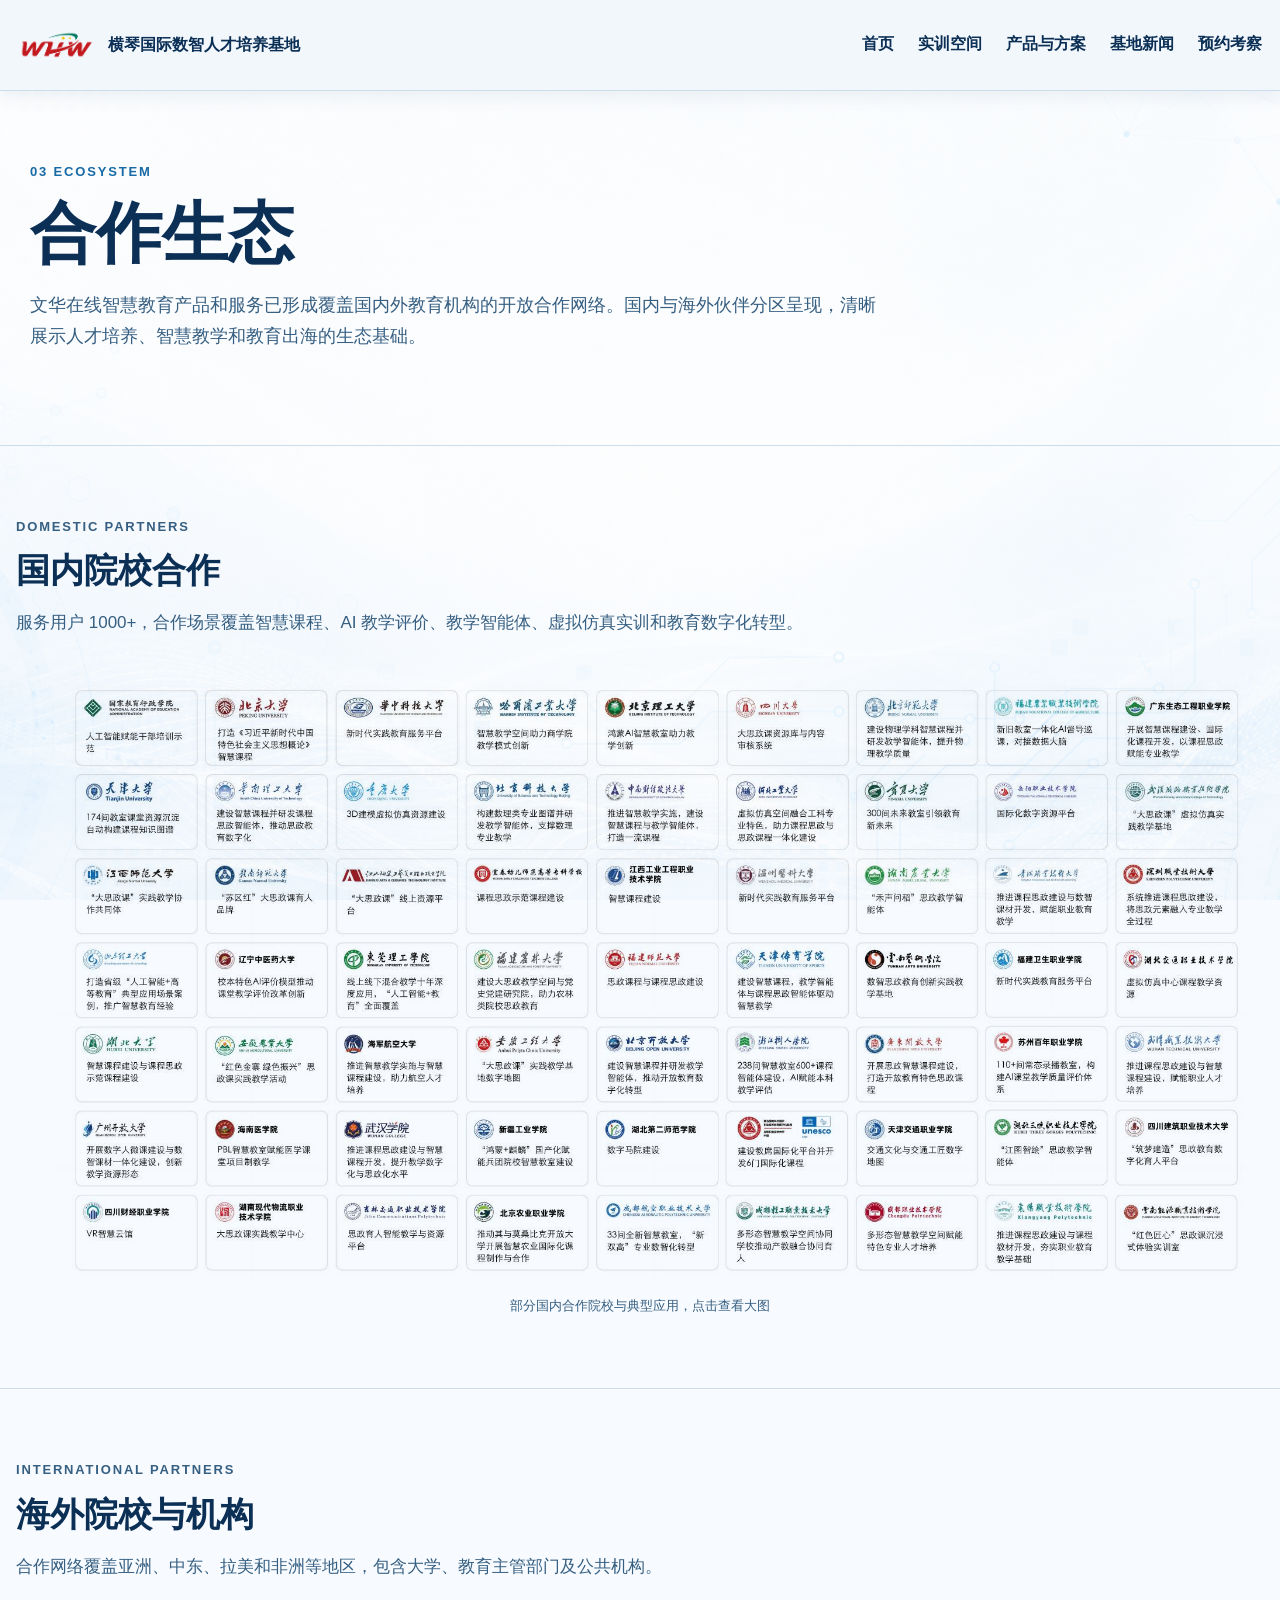
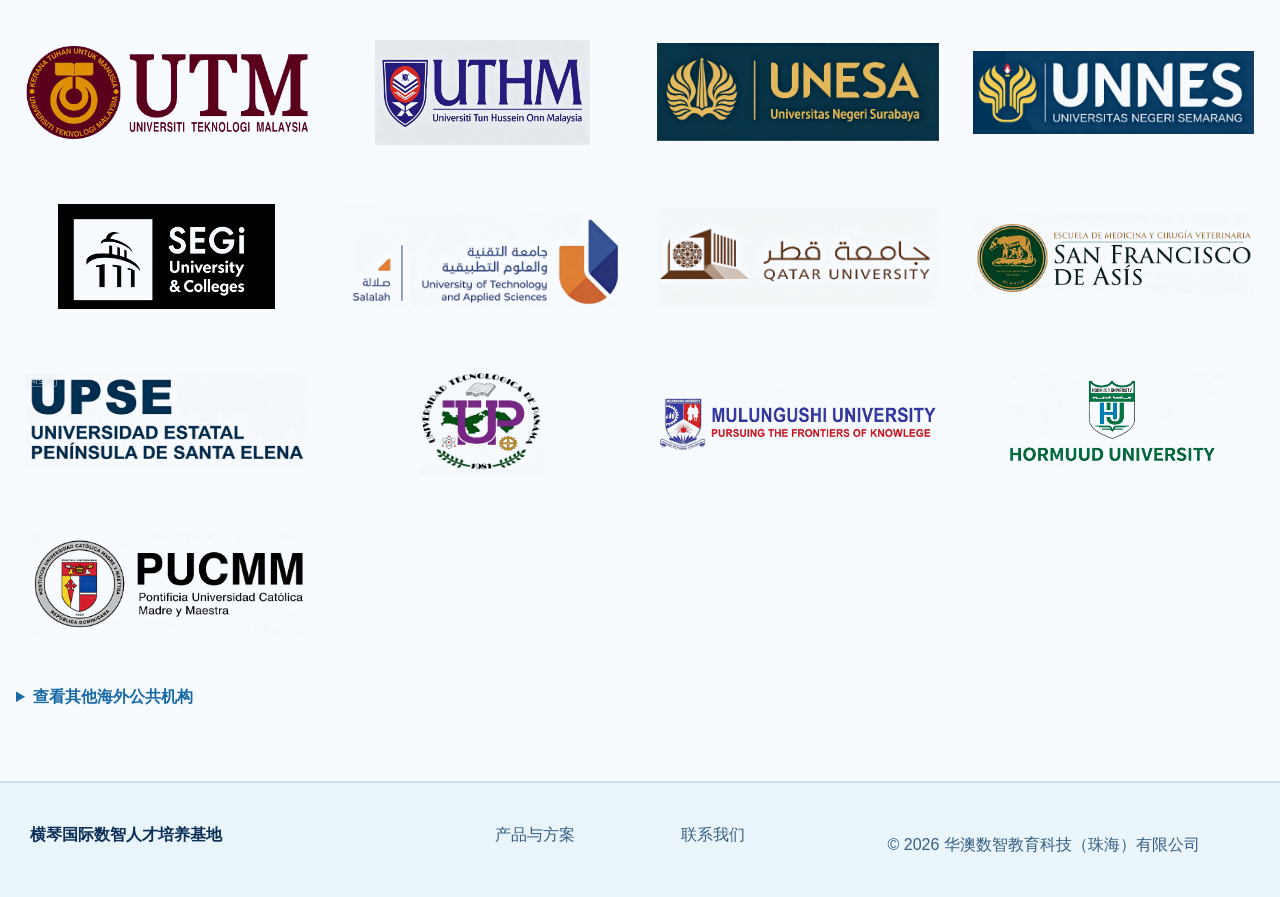
==== commit 2f5bf177: "1" ====
--- a/华澳数值平台主页/ecosystem.html
+++ b/华澳数值平台主页/ecosystem.html
@@ -1,6 +1,6 @@
 <!doctype html><html lang="zh-CN"><head><meta charset="utf-8"><meta name="viewport" content="width=device-width,initial-scale=1"><title>合作生态｜横琴国际数智人才培养基地</title><link rel="stylesheet" href="styles.css"></head><body>
 <header class="site-header inner"><nav class="nav-shell"><a class="brand" href="index.html"><img class="brand-logo" src="assets/company-logo.png" alt=""><span>横琴国际数智人才培养基地</span></a><button class="nav-toggle" aria-expanded="false">菜单</button><div class="nav-links"><a href="index.html">首页</a><a href="spaces.html">实训空间</a><a href="solutions.html">产品与方案</a><a href="news.html">基地新闻</a><a class="nav-cta" href="index.html#contact">预约考察</a></div></nav></header>
-<main><section class="center-hero innovation-hero"><div class="container"><p class="section-kicker">03 ECOSYSTEM</p><h1>合作生态</h1><p>文华在线智慧教育产品和服务已形成覆盖国内外教育机构的开放合作网络。国内与海外伙伴分区呈现，清晰展示人才培养、智慧教学和教育出海的生态基础。</p></div></section>
+<main class="ecosystem-page"><section class="center-hero innovation-hero"><div class="container"><p class="section-kicker">03 ECOSYSTEM</p><h1>合作生态</h1><p>文华在线智慧教育产品和服务已形成覆盖国内外教育机构的开放合作网络。国内与海外伙伴分区呈现，清晰展示人才培养、智慧教学和教育出海的生态基础。</p></div></section>
 <section class="detail-section"><div class="container"><div class="center-title"><p class="section-kicker">DOMESTIC PARTNERS</p><h2>国内院校合作</h2><p>服务用户 1000+，合作场景覆盖智慧课程、AI 教学评价、教学智能体、虚拟仿真实训和教育数字化转型。</p></div><figure class="partner-overview"><a href="assets/partners/domestic-universities.jpg" target="_blank"><img src="assets/partners/domestic-universities.jpg" alt="国内合作院校与用户案例"></a><figcaption>部分国内合作院校与典型应用，点击查看大图</figcaption></figure></div></section>
 <section class="detail-section pale-section"><div class="container"><div class="center-title"><p class="section-kicker">INTERNATIONAL PARTNERS</p><h2>海外院校与机构</h2><p>合作网络覆盖亚洲、中东、拉美和非洲等地区，包含大学、教育主管部门及公共机构。</p></div><div class="partner-logo-grid">
 <figure><img src="assets/partners/overseas/overseas-01.png" alt="马来西亚理工大学"></figure><figure><img src="assets/partners/overseas/overseas-02.png" alt="马来西亚敦胡先翁大学"></figure><figure><img src="assets/partners/overseas/overseas-04.png" alt="泗水国立大学"></figure><figure><img src="assets/partners/overseas/overseas-05.png" alt="三宝垄国立大学"></figure><figure><img src="assets/partners/overseas/overseas-06.png" alt="SEGi University & Colleges"></figure><figure><img src="assets/partners/overseas/overseas-11.png" alt="阿曼技术与应用科学大学"></figure><figure><img src="assets/partners/overseas/overseas-12.png" alt="卡塔尔大学"></figure><figure><img src="assets/partners/overseas/overseas-13.png" alt="San Francisco de Asís"></figure><figure><img src="assets/partners/overseas/overseas-14.png" alt="圣埃伦娜半岛州立大学"></figure><figure><img src="assets/partners/overseas/overseas-15.png" alt="巴拿马科技大学"></figure><figure><img src="assets/partners/overseas/overseas-18.png" alt="Mulungushi University"></figure><figure><img src="assets/partners/overseas/overseas-19.png" alt="Hormuud University"></figure><figure><img src="assets/partners/overseas/overseas-21.png" alt="PUCMM"></figure>
--- a/华澳数值平台主页/styles.css
+++ b/华澳数值平台主页/styles.css
@@ -1,5 +1,5 @@
-:root{--ink:#112235;--muted:#5c6d7d;--line:#dce4ea;--soft:#f6f8fa;--pale:#eef5f7;--white:#fff;--red:#c9151e;--blue:#123f5f;--green:#0b796b;--shadow:0 18px 44px rgba(18,48,70,.11)}
-*{box-sizing:border-box}html{scroll-behavior:smooth}body{margin:0;color:var(--ink);font-family:"Microsoft YaHei","PingFang SC",Arial,sans-serif;line-height:1.75;background:#fff}a{color:inherit;text-decoration:none}img{max-width:100%}.container{width:min(1220px,calc(100% - 40px));margin:auto}
+:root{--ink:#0b2f55;--muted:#365f82;--line:#cbddea;--soft:#f1f7fc;--pale:#e8f3fb;--white:#fff;--red:#176aa6;--blue:#0b3f6d;--green:#2476a8;--shadow:0 18px 44px rgba(11,63,109,.11)}
+*{box-sizing:border-box}html{scroll-behavior:smooth}body{margin:0;color:var(--ink);font-family:"Microsoft YaHei","PingFang SC",Arial,sans-serif;line-height:1.75;background-color:#f7fbff;background-image:linear-gradient(rgba(255,255,255,.38),rgba(247,251,255,.38)),url("assets/technology-background.png");background-position:center bottom;background-size:cover;background-attachment:fixed;background-repeat:no-repeat}a{color:inherit;text-decoration:none}img{max-width:100%}.container{width:min(1220px,calc(100% - 40px));margin:auto}
 .site-header{position:absolute;inset:0 0 auto;z-index:20;background:linear-gradient(180deg,rgba(4,18,30,.75),transparent);transition:background .25s ease,box-shadow .25s ease}.site-header.inner{position:relative;background:#0b2f49}.site-header.is-scrolled{position:fixed;background:#fff;box-shadow:0 7px 24px rgba(15,38,56,.12)}.nav-shell{width:min(1280px,calc(100% - 36px));min-height:90px;margin:auto;display:flex;align-items:center;justify-content:space-between;gap:24px}.brand{display:flex;align-items:center;gap:12px;color:#fff;font-weight:900}.brand-logo{width:78px;height:38px;object-fit:contain}.nav-links{display:flex;align-items:center;gap:24px;color:#fff;font-weight:700}.nav-links a{padding:12px 0;border-bottom:2px solid transparent}.nav-links a:hover{border-color:#fff}.site-header.is-scrolled .brand,.site-header.is-scrolled .nav-links{color:var(--ink)}.site-header.is-scrolled .nav-links a:hover{color:var(--red);border-color:var(--red)}.nav-toggle{display:none;background:rgba(255,255,255,.12);color:#fff;border:1px solid rgba(255,255,255,.4);border-radius:6px;padding:8px 12px}.site-header.is-scrolled .nav-toggle{color:var(--ink);border-color:var(--line);background:#fff}
 .hero-carousel{height:100vh;min-height:650px;position:relative;overflow:hidden;background:#123}.hero-slide{position:absolute;inset:0;margin:0;opacity:0;transition:opacity .6s}.hero-slide.is-active{opacity:1}.hero-slide img{width:100%;height:100%;object-fit:cover}.eyebrow,.section-kicker{margin:0 0 12px;letter-spacing:.14em;font-size:13px;font-weight:900}.button{display:inline-flex;align-items:center;justify-content:center;min-height:48px;padding:0 24px;border:0;border-radius:4px;font:inherit;font-weight:900;cursor:pointer}.button.primary{background:var(--red);color:#fff}.carousel-arrow{position:absolute;top:50%;z-index:4;width:50px;height:74px;border:0;background:rgba(4,25,42,.52);color:#fff;font-size:46px;transform:translateY(-50%);cursor:pointer}.carousel-arrow.prev{left:0}.carousel-arrow.next{right:0}
 .section{padding:84px 0}.pale-section{background:var(--pale)}.intro-block{max-width:1050px;text-align:center}.section-kicker{color:var(--red)}h2{font-size:clamp(34px,4vw,48px);line-height:1.2;margin:0 0 24px}.intro-block>p:not(.section-kicker){color:var(--muted);font-size:17px;text-align:left}.metrics{display:grid;grid-template-columns:repeat(4,1fr);gap:16px;margin-top:38px}.metrics div{padding:22px;border-top:3px solid var(--red);background:var(--soft)}.metrics strong,.metrics span{display:block}.metrics strong{font-size:28px;color:var(--blue)}.section-title-row{display:flex;align-items:end;justify-content:space-between;gap:20px;margin-bottom:32px;border-bottom:1px solid var(--line)}.section-title-row h2{margin-bottom:18px}.more-link{color:var(--red);font-weight:900;margin-bottom:22px}.advantage-card-grid,.feature-grid{display:grid;grid-template-columns:repeat(3,1fr);gap:22px}.advantage-card,.feature-grid a,.news-sketch-grid a,.detail-card{padding:30px;border:1px solid var(--line);background:#fff;box-shadow:var(--shadow);transition:.22s}.advantage-card:hover,.feature-grid a:hover,.news-sketch-grid a:hover{transform:translateY(-5px);border-color:rgba(201,21,30,.4)}.advantage-card span{font-size:13px;color:var(--red);font-weight:900}.advantage-card h3,.feature-grid h3{font-size:23px;margin:12px 0}.advantage-card p,.feature-grid p,.news-sketch-grid p{color:var(--muted);margin:0}.feature-grid{grid-template-columns:repeat(2,1fr)}.news-sketch-grid{display:grid;grid-template-columns:repeat(3,1fr);gap:22px}.news-sketch-grid time{color:var(--red);font-weight:900}.news-sketch-grid h3{font-size:21px;margin:10px 0}
@@ -52,8 +52,17 @@
 
 /* Four solution centers */
 .solution-hub{min-height:calc(100vh - 90px);padding-bottom:90px;background:linear-gradient(180deg,#f5f8fa,#fff)}.solution-heading{padding:72px 0 48px}.solution-heading h1,.center-hero h1,.empty-center h1{font-size:clamp(40px,5.5vw,66px);line-height:1.15;margin:0 0 18px}.solution-heading>div>p:last-child,.center-hero>div>p:last-child,.empty-center p{max-width:850px;color:var(--muted);font-size:18px}.solution-entry-grid{display:grid;grid-template-columns:repeat(2,1fr);gap:22px}.solution-entry{position:relative;min-height:310px;padding:38px;border:1px solid var(--line);background:#fff;box-shadow:var(--shadow);overflow:hidden;transition:.25s}.solution-entry:after{content:"";position:absolute;right:-60px;bottom:-70px;width:190px;height:190px;border-radius:50%;background:rgba(201,21,30,.05)}.solution-entry:hover{transform:translateY(-5px);border-color:rgba(201,21,30,.45)}.solution-entry>span{color:var(--red);font-weight:900;letter-spacing:.14em}.solution-entry h2{max-width:480px;margin:18px 0;font-size:31px}.solution-entry p{max-width:520px;color:var(--muted)}.solution-entry b{position:absolute;left:38px;bottom:34px;color:var(--red)}.solution-entry.pending{background:#f8fafb}.center-hero{padding:70px 0 74px;background:linear-gradient(135deg,#f4f8fa,#fff);border-bottom:1px solid var(--line)}.education-hero{background:linear-gradient(135deg,#fff4f2,#fff)}.innovation-hero{background:linear-gradient(135deg,#eef6f5,#fff)}.back-link{display:inline-block;margin-bottom:38px;color:var(--blue);font-weight:800}.center-title{max-width:850px;margin-bottom:36px}.center-title h2{margin-bottom:12px}.center-title>p:last-child{font-size:17px}.teaching-map{display:grid;grid-template-columns:repeat(4,1fr);gap:18px}.teach-card{padding:28px;background:#fff;border:1px solid var(--line);box-shadow:var(--shadow)}.teach-card>b{display:flex;align-items:center;justify-content:center;width:88px;height:88px;margin-bottom:25px;color:#fff;font-size:32px;border-radius:10px;box-shadow:12px 12px 0 rgba(17,34,53,.08)}.teach-card.teal>b{background:#285d62}.teach-card.orange>b{background:#b86129}.teach-card.red>b{background:#963c3d}.teach-card.blue>b{background:#405f8e}.teach-card h3{margin:0 0 14px}.teach-card ul{padding-left:19px}.faculty-orbit{display:grid;grid-template-columns:repeat(3,1fr);gap:22px;position:relative;padding-top:130px}.faculty-core{position:absolute;left:50%;top:0;display:flex;align-items:center;justify-content:center;width:120px;height:120px;transform:translateX(-50%);border-radius:50%;background:var(--blue);color:#fff;font-size:24px;font-weight:900;box-shadow:0 0 0 18px rgba(18,63,95,.1)}.faculty-orbit article{padding:28px;text-align:center;background:#fff;border-top:3px solid var(--red);box-shadow:var(--shadow)}.faculty-orbit h3{margin:0 0 10px}.certificate-layout{display:grid;grid-template-columns:.8fr 1.2fr;gap:54px;align-items:center}.certificate-layout figure{margin:0;padding:16px;background:#fff;box-shadow:var(--shadow);border:1px solid var(--line)}.certificate-layout figcaption{text-align:center;color:var(--muted);font-size:13px;margin-top:10px}.check-list{padding-left:20px;color:var(--muted)}.architecture-section{background:#fff}.architecture-stack{display:flex;flex-direction:column;gap:18px;max-width:1100px;margin:auto}.stack-layer{position:relative;padding:32px 34px 32px 110px;border-radius:16px}.layer-index{position:absolute;left:26px;top:30px;color:var(--red);font-weight:900;font-size:18px}.scenes{background:#fff3f2;border:1px solid #f3d0cd}.apps{background:#fff8f3;border:1px solid #f3ddd0}.environment{background:#f2f6f8;border:1px solid #dce7ed}.foundation{background:#142f46;color:#fff;text-align:center;box-shadow:0 20px 50px rgba(18,47,70,.22)}.foundation .layer-index{color:#ff8a82}.foundation h3{margin:0;font-size:30px}.foundation p{margin:2px 0 0;color:#dbe7ee}.scene-grid,.app-grid{display:grid;grid-template-columns:repeat(5,1fr);gap:12px}.scene-grid b{padding:18px 10px;text-align:center;border-radius:10px;background:var(--red);color:#fff;font-size:20px}.scene-grid small{display:block;margin-top:8px;font-size:12px;font-weight:400;line-height:1.7}.app-grid{grid-template-columns:repeat(4,1fr)}.app-grid article{padding:20px;text-align:center;background:#fff;border-radius:10px;border-top:4px solid var(--red)}.app-grid h3{margin:0;color:var(--red)}.app-grid p{margin:8px 0 0;font-size:14px}.environment>div>h3{margin-top:0}.environment-tags{display:flex;gap:10px;flex-wrap:wrap}.environment-tags span{padding:7px 12px;background:#fff;border-radius:999px;color:var(--blue);font-weight:700}.environment img{display:block;width:100%;max-height:310px;margin-top:22px;object-fit:cover;object-position:center 45%;border-radius:10px}.two-column-story{display:grid;grid-template-columns:1fr 1fr;gap:22px}.two-column-story>div,.incubation-steps article{padding:30px;background:#fff;border-left:3px solid var(--red);box-shadow:var(--shadow)}.two-column-story h3,.incubation-steps h3{margin-top:0}.incubation-steps{display:grid;grid-template-columns:repeat(3,1fr);gap:22px}.incubation-steps span{color:var(--red);font-weight:900}.empty-center{min-height:calc(100vh - 240px);display:flex;align-items:center;padding:90px 0;background:linear-gradient(135deg,#f5f8fa,#fff)}.empty-center span{display:inline-block;margin-top:28px;padding:10px 16px;background:var(--blue);color:#fff;font-weight:900;letter-spacing:.14em}
+.home-solution-centers{background:linear-gradient(180deg,#f5f8fa,#fff)}
+.certificate-layout figure{padding:0;border:0;box-shadow:none}.certificate-layout figure img{display:block;width:100%}
 @media(max-width:900px){.teaching-map{grid-template-columns:repeat(2,1fr)}.certificate-layout{grid-template-columns:1fr}.scene-grid{grid-template-columns:repeat(3,1fr)}.app-grid{grid-template-columns:repeat(2,1fr)}}
 @media(max-width:620px){.solution-entry-grid,.teaching-map,.faculty-orbit,.two-column-story,.incubation-steps{grid-template-columns:1fr}.solution-entry{min-height:330px;padding:28px}.solution-entry b{left:28px}.faculty-orbit{padding-top:140px}.stack-layer{padding:76px 18px 24px}.layer-index{left:18px;top:22px}.scene-grid,.app-grid{grid-template-columns:1fr}.center-hero{padding:50px 0}.certificate-layout{gap:30px}}
 .app-grid strong{display:block;margin:8px 0;color:var(--ink);font-size:14px}.classroom-specs{background:#f8fafb}.spec-grid{display:grid;grid-template-columns:repeat(4,1fr);gap:18px}.spec-grid article{overflow:hidden;background:#fff;border:1px solid var(--line);box-shadow:var(--shadow)}.spec-grid img{display:block;width:100%;height:230px;object-fit:cover;object-position:top}.spec-grid article>span,.spec-grid article>h3,.spec-grid article>b,.spec-grid article>ul{margin-left:22px;margin-right:22px}.spec-grid article>span{display:block;margin-top:20px;color:var(--red);font-size:12px;font-weight:900;letter-spacing:.12em}.spec-grid h3{margin-top:7px;margin-bottom:8px}.spec-grid b{display:block;min-height:70px;color:var(--blue);font-size:13px}.spec-grid ul{padding-left:18px;padding-bottom:22px;color:var(--muted);font-size:14px}.certification-hero{background:linear-gradient(135deg,#fff5f4,#fff)}.audience-grid{display:grid;grid-template-columns:repeat(3,1fr);gap:22px}.audience-grid article{padding:30px;background:#fff;border-top:4px solid var(--red);box-shadow:var(--shadow)}.audience-grid span{color:var(--red);font-weight:900}.audience-grid h3{margin:22px 0 6px;font-size:20px}.audience-grid p{margin:0}.course-values,.course-domains,.honor-summary{display:grid;grid-template-columns:repeat(3,1fr);gap:18px}.course-values>div,.course-domains article,.honor-summary article{padding:26px;background:var(--soft);border-left:3px solid var(--red)}.course-values strong{color:var(--red)}.course-values h3,.course-domains h3,.honor-summary h3{margin:8px 0}.course-domains{grid-template-columns:repeat(4,1fr);margin-top:24px}.honor-summary{grid-template-columns:repeat(4,1fr);margin-bottom:34px}.document-gallery{display:grid;grid-template-columns:1fr 1fr;gap:24px}.document-gallery figure,.partner-overview{margin:0;padding:14px;background:#fff;border:1px solid var(--line);box-shadow:var(--shadow)}.document-gallery img,.partner-overview img{display:block;width:100%}.document-gallery figcaption,.partner-overview figcaption{text-align:center;margin-top:10px;color:var(--muted);font-size:13px}.partner-logo-grid{display:grid;grid-template-columns:repeat(4,1fr);gap:14px}.partner-logo-grid figure{display:flex;align-items:center;justify-content:center;min-height:150px;margin:0;padding:18px;background:#fff;border:1px solid var(--line)}.partner-logo-grid img{max-width:100%;max-height:105px;object-fit:contain}.more-partners{margin-top:24px}.more-partners summary{cursor:pointer;color:var(--red);font-weight:900}.partner-logo-grid.secondary{margin-top:18px}.contact-info-grid a:hover{color:var(--red)}
 @media(max-width:900px){.spec-grid,.partner-logo-grid{grid-template-columns:repeat(2,1fr)}.audience-grid,.course-values{grid-template-columns:1fr}.course-domains,.honor-summary{grid-template-columns:repeat(2,1fr)}}
 @media(max-width:620px){.spec-grid,.course-domains,.honor-summary,.document-gallery,.partner-logo-grid{grid-template-columns:1fr}.spec-grid img{height:280px}}
+main,.section,.pale-section,.page-hero,.detail-section,.solution-hub,.solution-heading,.center-hero,.education-hero,.innovation-hero,.certification-hero,.empty-center,.home-news-showcase,.architecture-section,.classroom-specs,.home-solution-centers{background:transparent}
+.page-hero{color:var(--ink)}.page-hero p{color:var(--muted)}.page-hero .eyebrow{color:var(--red)}
+.site-header,.site-header.inner,.site-header.is-scrolled{background:rgba(241,247,252,.92);border-bottom:1px solid var(--line);box-shadow:0 4px 18px rgba(11,63,109,.08);backdrop-filter:blur(10px)}.brand,.nav-links,.site-header.is-scrolled .brand,.site-header.is-scrolled .nav-links{color:var(--ink)}.nav-links a:hover,.site-header.is-scrolled .nav-links a:hover{color:var(--red);border-color:var(--red)}.nav-toggle,.site-header.is-scrolled .nav-toggle{color:var(--ink);border-color:var(--line);background:#fff}
+.site-footer{background:rgba(232,243,251,.9);color:var(--muted);border-top:1px solid var(--line)}.footer-brand{color:var(--ink)}
+.teach-card.teal>b,.teach-card.orange>b,.teach-card.red>b,.teach-card.blue>b,.scene-grid b{background:var(--blue)}.scenes,.apps,.environment{background:rgba(241,247,252,.78);border-color:var(--line)}.foundation{background:var(--blue)}.foundation .layer-index{color:#b9dcf4}.app-grid h3,.course-values strong{color:var(--red)}
+@media(max-width:900px){.nav-links,.site-header.is-scrolled .nav-links{background:rgba(241,247,252,.98)}}
+.ecosystem-page .detail-section>.container{width:min(1540px,calc(100% - 32px))}.ecosystem-page .partner-overview{overflow:hidden;padding:0;border:0;background:transparent;box-shadow:none}.ecosystem-page .partner-overview a{display:block;overflow:hidden}.ecosystem-page .partner-overview img{width:100%;margin-top:-7.4%;mix-blend-mode:multiply}.ecosystem-page .partner-overview figcaption{margin:12px 0 0}.ecosystem-page .partner-logo-grid figure{padding:10px;border:0;background:transparent;box-shadow:none}.ecosystem-page .partner-logo-grid img{mix-blend-mode:multiply}
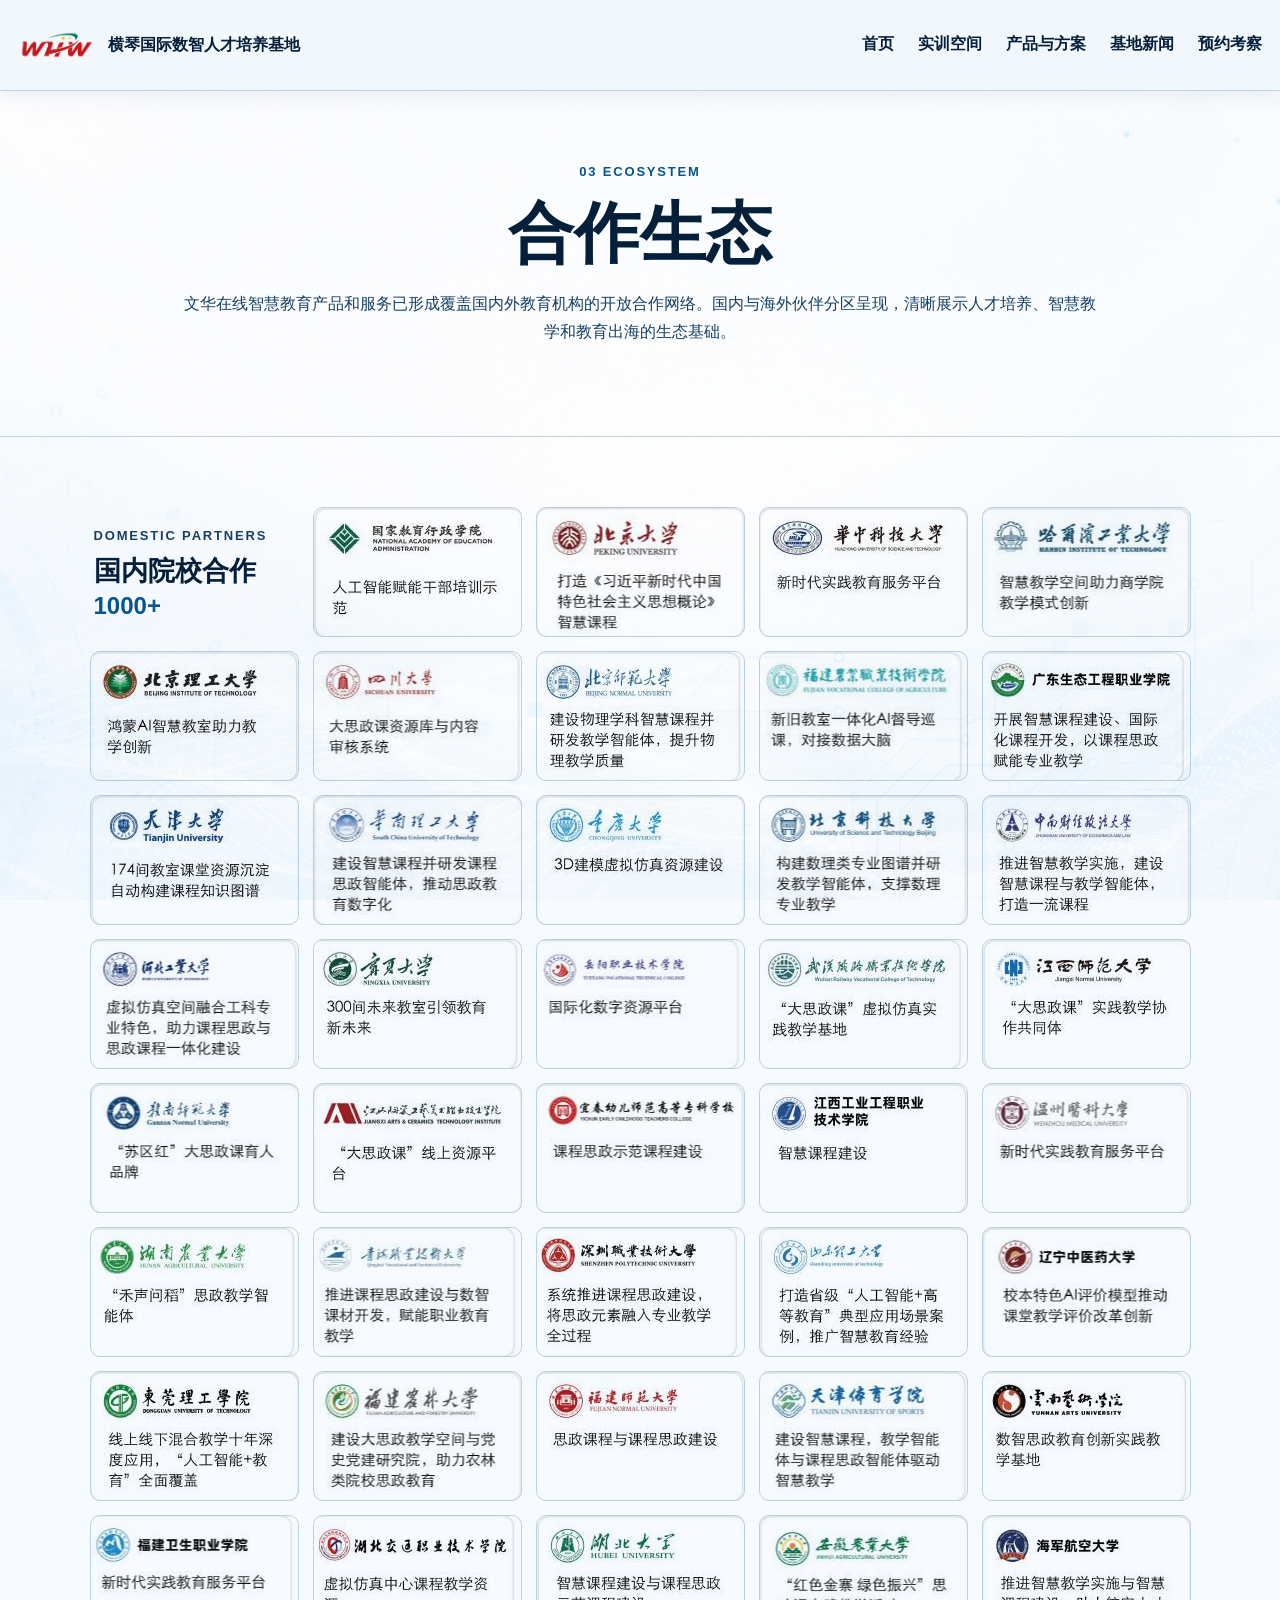
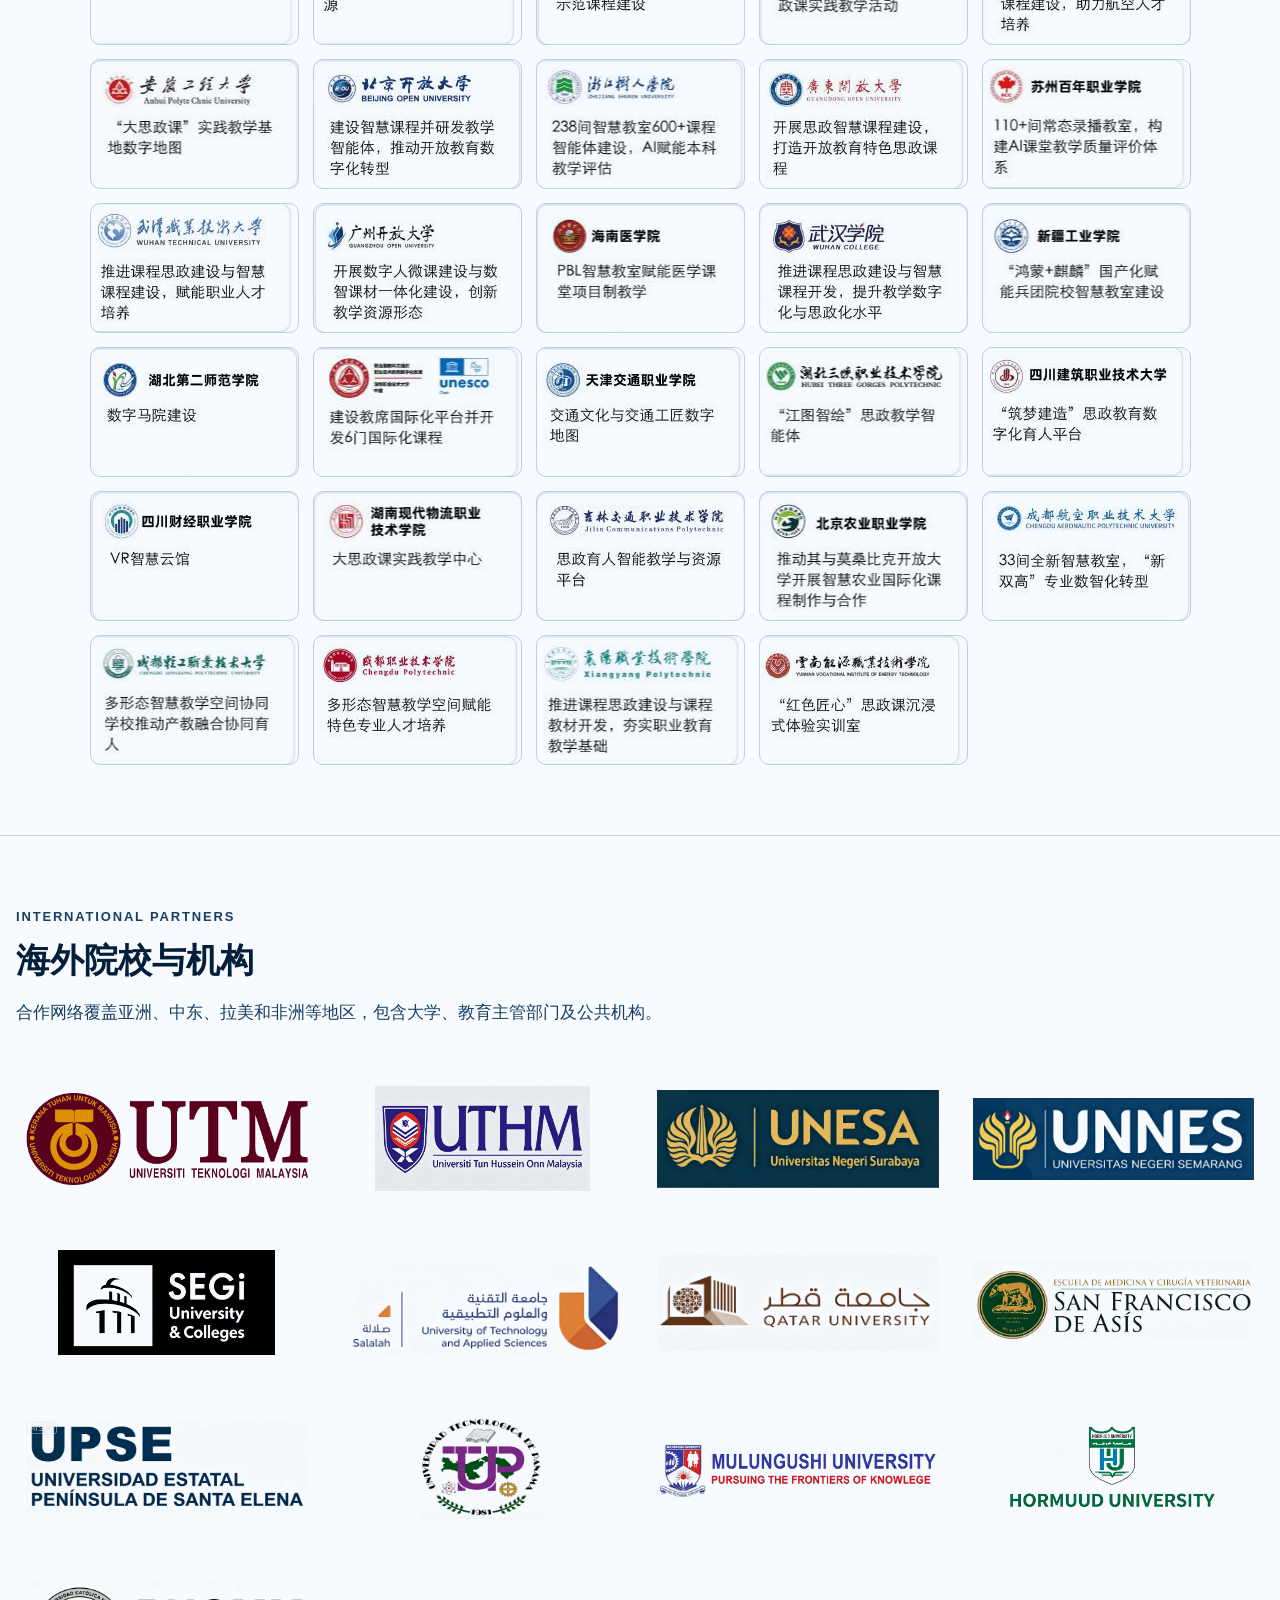
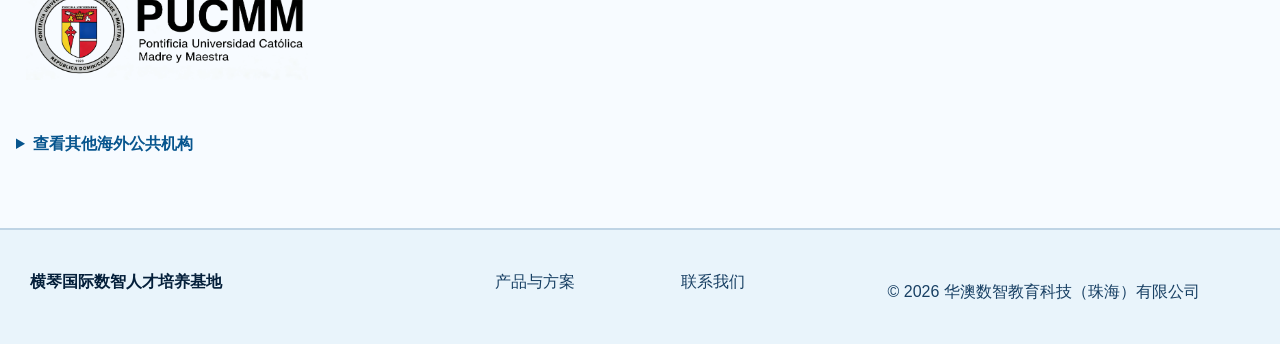
==== commit d1f4d6b6: "1" ====
--- a/华澳数值平台主页/ecosystem.html
+++ b/华澳数值平台主页/ecosystem.html
@@ -1,7 +1,7 @@
 <!doctype html><html lang="zh-CN"><head><meta charset="utf-8"><meta name="viewport" content="width=device-width,initial-scale=1"><title>合作生态｜横琴国际数智人才培养基地</title><link rel="stylesheet" href="styles.css"></head><body>
 <header class="site-header inner"><nav class="nav-shell"><a class="brand" href="index.html"><img class="brand-logo" src="assets/company-logo.png" alt=""><span>横琴国际数智人才培养基地</span></a><button class="nav-toggle" aria-expanded="false">菜单</button><div class="nav-links"><a href="index.html">首页</a><a href="spaces.html">实训空间</a><a href="solutions.html">产品与方案</a><a href="news.html">基地新闻</a><a class="nav-cta" href="index.html#contact">预约考察</a></div></nav></header>
 <main class="ecosystem-page"><section class="center-hero innovation-hero"><div class="container"><p class="section-kicker">03 ECOSYSTEM</p><h1>合作生态</h1><p>文华在线智慧教育产品和服务已形成覆盖国内外教育机构的开放合作网络。国内与海外伙伴分区呈现，清晰展示人才培养、智慧教学和教育出海的生态基础。</p></div></section>
-<section class="detail-section"><div class="container"><div class="center-title"><p class="section-kicker">DOMESTIC PARTNERS</p><h2>国内院校合作</h2><p>服务用户 1000+，合作场景覆盖智慧课程、AI 教学评价、教学智能体、虚拟仿真实训和教育数字化转型。</p></div><figure class="partner-overview"><a href="assets/partners/domestic-universities.jpg" target="_blank"><img src="assets/partners/domestic-universities.jpg" alt="国内合作院校与用户案例"></a><figcaption>部分国内合作院校与典型应用，点击查看大图</figcaption></figure></div></section>
+<section class="detail-section domestic-partners-section"><div class="container"><div class="domestic-partner-board" data-domestic-partners><div class="domestic-partner-heading"><p class="section-kicker">DOMESTIC PARTNERS</p><h2>国内院校合作</h2><strong>1000+</strong></div></div></div></section>
 <section class="detail-section pale-section"><div class="container"><div class="center-title"><p class="section-kicker">INTERNATIONAL PARTNERS</p><h2>海外院校与机构</h2><p>合作网络覆盖亚洲、中东、拉美和非洲等地区，包含大学、教育主管部门及公共机构。</p></div><div class="partner-logo-grid">
 <figure><img src="assets/partners/overseas/overseas-01.png" alt="马来西亚理工大学"></figure><figure><img src="assets/partners/overseas/overseas-02.png" alt="马来西亚敦胡先翁大学"></figure><figure><img src="assets/partners/overseas/overseas-04.png" alt="泗水国立大学"></figure><figure><img src="assets/partners/overseas/overseas-05.png" alt="三宝垄国立大学"></figure><figure><img src="assets/partners/overseas/overseas-06.png" alt="SEGi University & Colleges"></figure><figure><img src="assets/partners/overseas/overseas-11.png" alt="阿曼技术与应用科学大学"></figure><figure><img src="assets/partners/overseas/overseas-12.png" alt="卡塔尔大学"></figure><figure><img src="assets/partners/overseas/overseas-13.png" alt="San Francisco de Asís"></figure><figure><img src="assets/partners/overseas/overseas-14.png" alt="圣埃伦娜半岛州立大学"></figure><figure><img src="assets/partners/overseas/overseas-15.png" alt="巴拿马科技大学"></figure><figure><img src="assets/partners/overseas/overseas-18.png" alt="Mulungushi University"></figure><figure><img src="assets/partners/overseas/overseas-19.png" alt="Hormuud University"></figure><figure><img src="assets/partners/overseas/overseas-21.png" alt="PUCMM"></figure>
 </div><details class="more-partners"><summary>查看其他海外公共机构</summary><div class="partner-logo-grid secondary"><figure><img src="assets/partners/overseas/overseas-03.png" alt="Jabatan Tenaga Manusia"></figure><figure><img src="assets/partners/overseas/overseas-07.png" alt="卡塔尔教育与高等教育部"></figure><figure><img src="assets/partners/overseas/overseas-08.png" alt="伊拉克教育部"></figure><figure><img src="assets/partners/overseas/overseas-09.png" alt="科威特教育部"></figure><figure><img src="assets/partners/overseas/overseas-10.png" alt="阿联酋内政部"></figure><figure><img src="assets/partners/overseas/overseas-16.png" alt="埃及教育与技术教育部"></figure><figure><img src="assets/partners/overseas/overseas-17.png" alt="赞比亚教育部"></figure><figure><img src="assets/partners/overseas/overseas-20.png" alt="南非国家安全局"></figure></div></details></div></section></main>
--- a/华澳数值平台主页/styles.css
+++ b/华澳数值平台主页/styles.css
@@ -1,4 +1,4 @@
-:root{--ink:#0b2f55;--muted:#365f82;--line:#cbddea;--soft:#f1f7fc;--pale:#e8f3fb;--white:#fff;--red:#176aa6;--blue:#0b3f6d;--green:#2476a8;--shadow:0 18px 44px rgba(11,63,109,.11)}
+:root{--ink:#041f3a;--muted:#173f63;--line:#bfd4e5;--soft:#edf5fb;--pale:#e4f0f9;--white:#fff;--red:#07558e;--blue:#052f55;--green:#0d6094;--shadow:0 18px 44px rgba(5,47,85,.12)}
 *{box-sizing:border-box}html{scroll-behavior:smooth}body{margin:0;color:var(--ink);font-family:"Microsoft YaHei","PingFang SC",Arial,sans-serif;line-height:1.75;background-color:#f7fbff;background-image:linear-gradient(rgba(255,255,255,.38),rgba(247,251,255,.38)),url("assets/technology-background.png");background-position:center bottom;background-size:cover;background-attachment:fixed;background-repeat:no-repeat}a{color:inherit;text-decoration:none}img{max-width:100%}.container{width:min(1220px,calc(100% - 40px));margin:auto}
 .site-header{position:absolute;inset:0 0 auto;z-index:20;background:linear-gradient(180deg,rgba(4,18,30,.75),transparent);transition:background .25s ease,box-shadow .25s ease}.site-header.inner{position:relative;background:#0b2f49}.site-header.is-scrolled{position:fixed;background:#fff;box-shadow:0 7px 24px rgba(15,38,56,.12)}.nav-shell{width:min(1280px,calc(100% - 36px));min-height:90px;margin:auto;display:flex;align-items:center;justify-content:space-between;gap:24px}.brand{display:flex;align-items:center;gap:12px;color:#fff;font-weight:900}.brand-logo{width:78px;height:38px;object-fit:contain}.nav-links{display:flex;align-items:center;gap:24px;color:#fff;font-weight:700}.nav-links a{padding:12px 0;border-bottom:2px solid transparent}.nav-links a:hover{border-color:#fff}.site-header.is-scrolled .brand,.site-header.is-scrolled .nav-links{color:var(--ink)}.site-header.is-scrolled .nav-links a:hover{color:var(--red);border-color:var(--red)}.nav-toggle{display:none;background:rgba(255,255,255,.12);color:#fff;border:1px solid rgba(255,255,255,.4);border-radius:6px;padding:8px 12px}.site-header.is-scrolled .nav-toggle{color:var(--ink);border-color:var(--line);background:#fff}
 .hero-carousel{height:100vh;min-height:650px;position:relative;overflow:hidden;background:#123}.hero-slide{position:absolute;inset:0;margin:0;opacity:0;transition:opacity .6s}.hero-slide.is-active{opacity:1}.hero-slide img{width:100%;height:100%;object-fit:cover}.eyebrow,.section-kicker{margin:0 0 12px;letter-spacing:.14em;font-size:13px;font-weight:900}.button{display:inline-flex;align-items:center;justify-content:center;min-height:48px;padding:0 24px;border:0;border-radius:4px;font:inherit;font-weight:900;cursor:pointer}.button.primary{background:var(--red);color:#fff}.carousel-arrow{position:absolute;top:50%;z-index:4;width:50px;height:74px;border:0;background:rgba(4,25,42,.52);color:#fff;font-size:46px;transform:translateY(-50%);cursor:pointer}.carousel-arrow.prev{left:0}.carousel-arrow.next{right:0}
@@ -66,3 +66,6 @@
 .teach-card.teal>b,.teach-card.orange>b,.teach-card.red>b,.teach-card.blue>b,.scene-grid b{background:var(--blue)}.scenes,.apps,.environment{background:rgba(241,247,252,.78);border-color:var(--line)}.foundation{background:var(--blue)}.foundation .layer-index{color:#b9dcf4}.app-grid h3,.course-values strong{color:var(--red)}
 @media(max-width:900px){.nav-links,.site-header.is-scrolled .nav-links{background:rgba(241,247,252,.98)}}
 .ecosystem-page .detail-section>.container{width:min(1540px,calc(100% - 32px))}.ecosystem-page .partner-overview{overflow:hidden;padding:0;border:0;background:transparent;box-shadow:none}.ecosystem-page .partner-overview a{display:block;overflow:hidden}.ecosystem-page .partner-overview img{width:100%;margin-top:-7.4%;mix-blend-mode:multiply}.ecosystem-page .partner-overview figcaption{margin:12px 0 0}.ecosystem-page .partner-logo-grid figure{padding:10px;border:0;background:transparent;box-shadow:none}.ecosystem-page .partner-logo-grid img{mix-blend-mode:multiply}
+.solution-entry:after{background:rgba(7,85,142,.09)}.solution-entry:hover{border-color:rgba(7,85,142,.45)}.advantage-card:hover,.feature-grid a:hover,.news-sketch-grid a:hover{border-color:rgba(7,85,142,.4)}
+.ecosystem-page .center-hero .container{text-align:center}.ecosystem-page .center-hero .container>p:last-child{max-width:920px;margin-left:auto;margin-right:auto;font-size:16px}
+.domestic-partners-section .container{width:min(1540px,calc(100% - 32px))}.domestic-partner-board{display:grid;grid-template-columns:repeat(auto-fit,209px);gap:14px;justify-content:center;align-items:start}.domestic-partner-heading{display:flex;min-height:130px;flex-direction:column;justify-content:center;padding:8px 4px}.domestic-partner-heading .section-kicker{margin-bottom:7px}.domestic-partner-heading h2{margin:0;font-size:27px;white-space:nowrap}.domestic-partner-heading strong{display:block;margin-top:7px;color:var(--red);font-size:24px;line-height:1}.domestic-partner-card{width:209px;height:130px;border:1px solid var(--line);border-radius:10px;background-image:url("assets/partners/domestic-universities.jpg");background-repeat:no-repeat;background-size:2134px 1200px;mix-blend-mode:multiply}
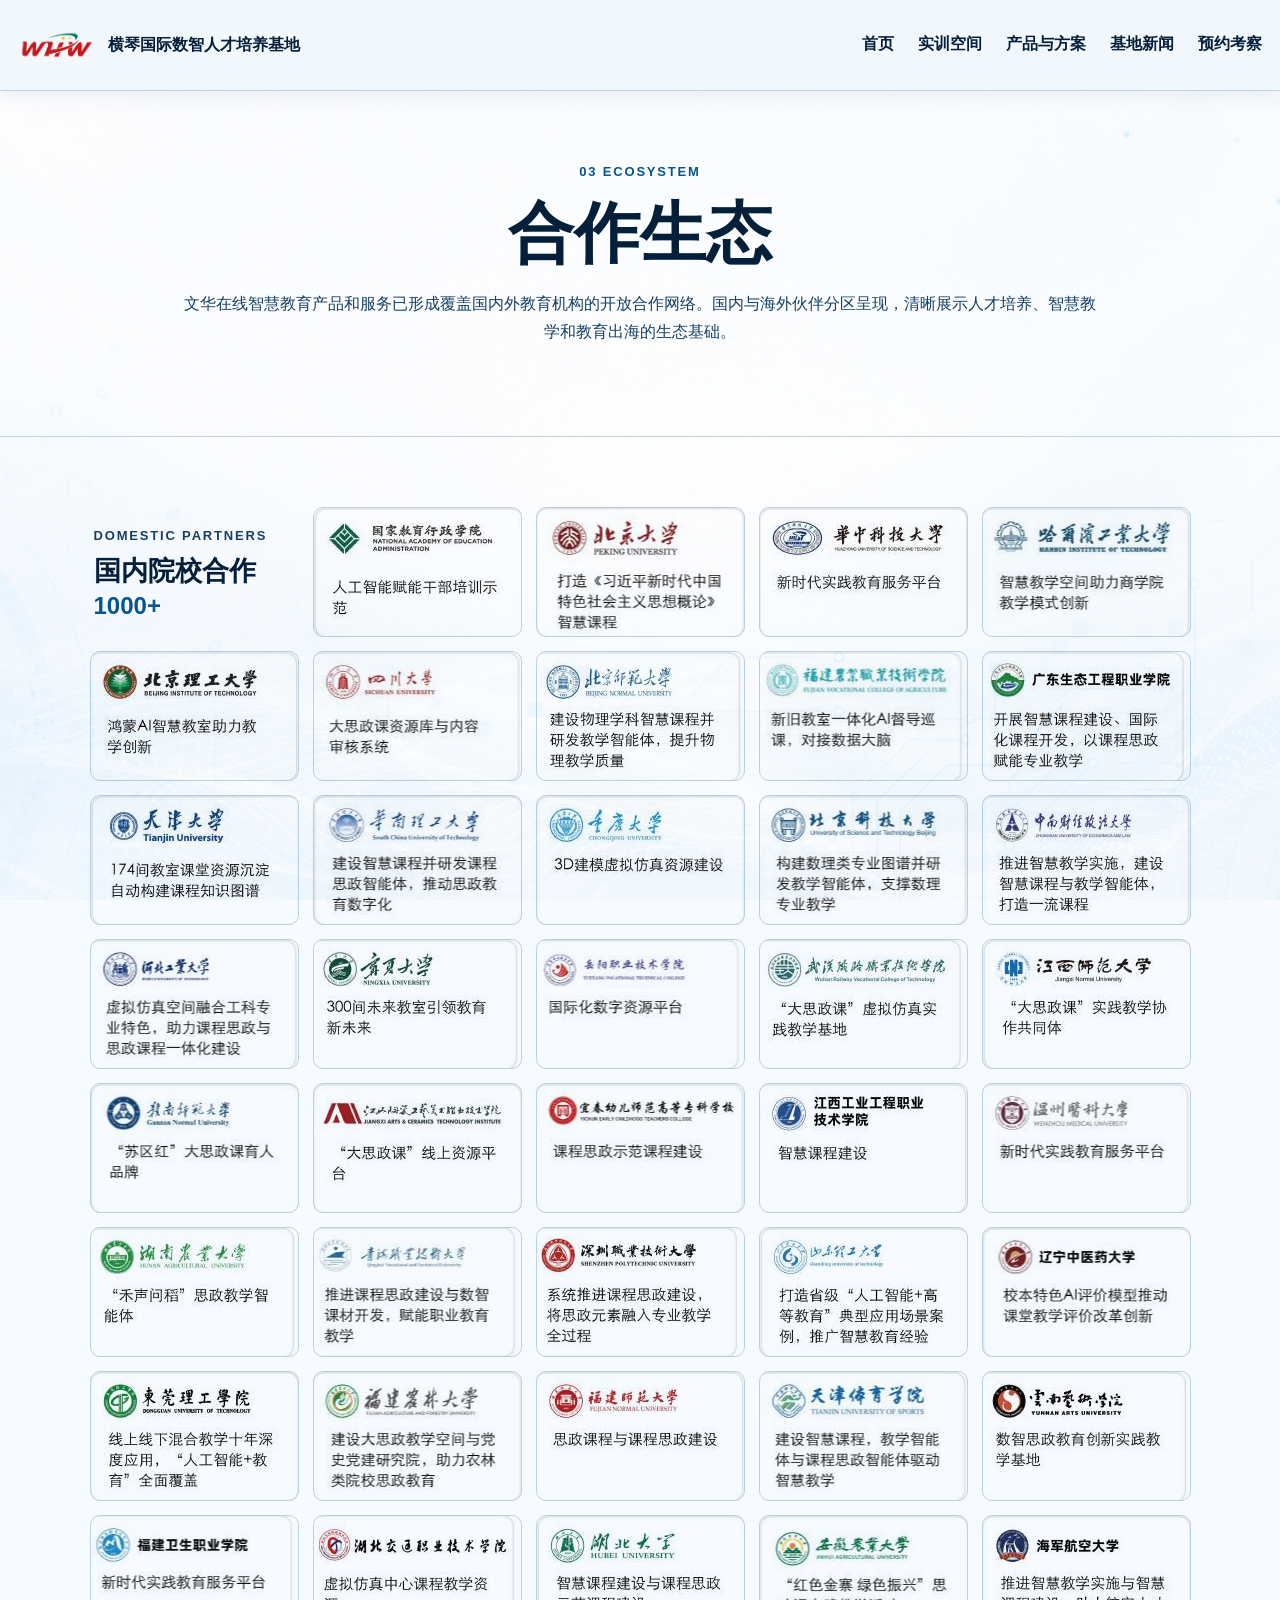
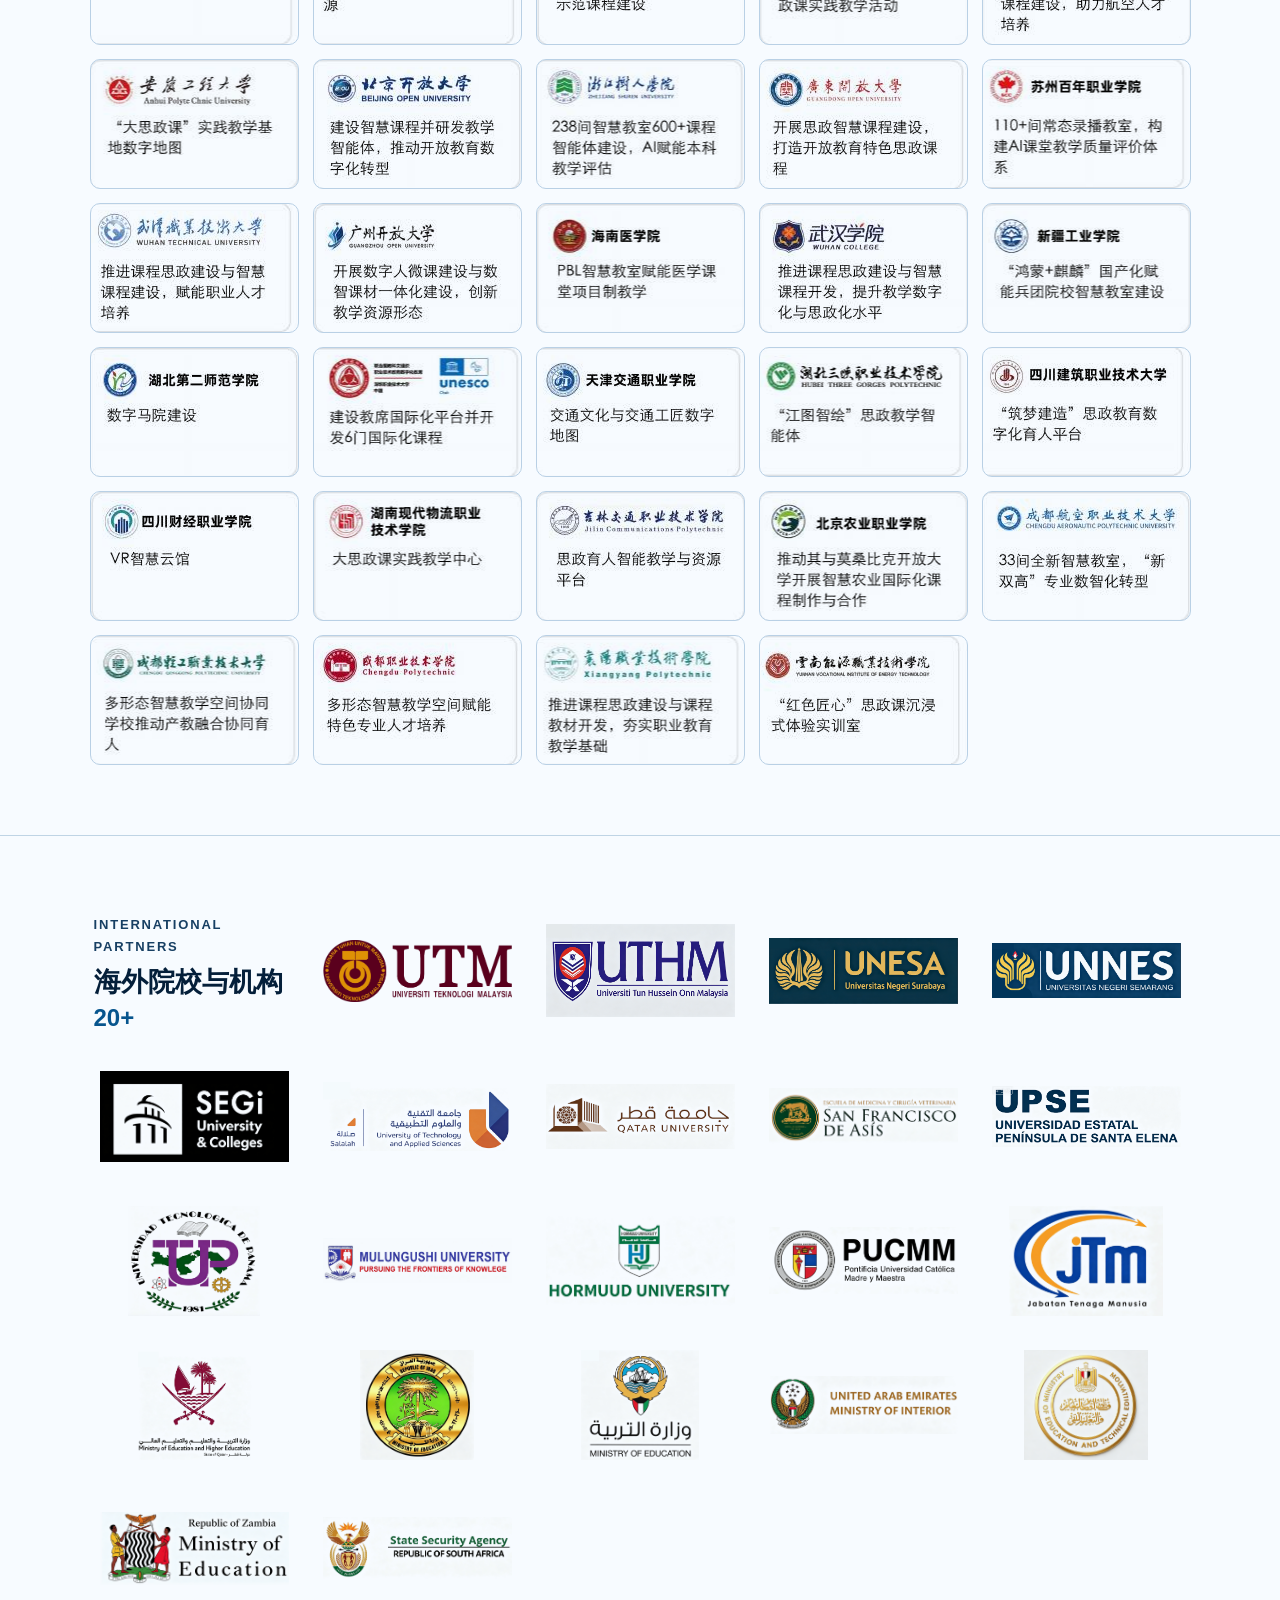
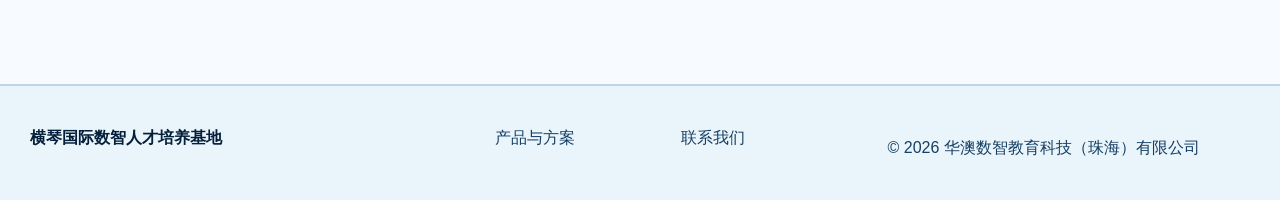
==== commit 7216ef51: "3" ====
--- a/华澳数值平台主页/ecosystem.html
+++ b/华澳数值平台主页/ecosystem.html
@@ -2,7 +2,7 @@
 <header class="site-header inner"><nav class="nav-shell"><a class="brand" href="index.html"><img class="brand-logo" src="assets/company-logo.png" alt=""><span>横琴国际数智人才培养基地</span></a><button class="nav-toggle" aria-expanded="false">菜单</button><div class="nav-links"><a href="index.html">首页</a><a href="spaces.html">实训空间</a><a href="solutions.html">产品与方案</a><a href="news.html">基地新闻</a><a class="nav-cta" href="index.html#contact">预约考察</a></div></nav></header>
 <main class="ecosystem-page"><section class="center-hero innovation-hero"><div class="container"><p class="section-kicker">03 ECOSYSTEM</p><h1>合作生态</h1><p>文华在线智慧教育产品和服务已形成覆盖国内外教育机构的开放合作网络。国内与海外伙伴分区呈现，清晰展示人才培养、智慧教学和教育出海的生态基础。</p></div></section>
 <section class="detail-section domestic-partners-section"><div class="container"><div class="domestic-partner-board" data-domestic-partners><div class="domestic-partner-heading"><p class="section-kicker">DOMESTIC PARTNERS</p><h2>国内院校合作</h2><strong>1000+</strong></div></div></div></section>
-<section class="detail-section pale-section"><div class="container"><div class="center-title"><p class="section-kicker">INTERNATIONAL PARTNERS</p><h2>海外院校与机构</h2><p>合作网络覆盖亚洲、中东、拉美和非洲等地区，包含大学、教育主管部门及公共机构。</p></div><div class="partner-logo-grid">
+<section class="detail-section pale-section"><div class="container"><div class="partner-logo-grid overseas-partner-board"><div class="domestic-partner-heading"><p class="section-kicker">INTERNATIONAL PARTNERS</p><h2>海外院校与机构</h2><strong>20+</strong></div>
 <figure><img src="assets/partners/overseas/overseas-01.png" alt="马来西亚理工大学"></figure><figure><img src="assets/partners/overseas/overseas-02.png" alt="马来西亚敦胡先翁大学"></figure><figure><img src="assets/partners/overseas/overseas-04.png" alt="泗水国立大学"></figure><figure><img src="assets/partners/overseas/overseas-05.png" alt="三宝垄国立大学"></figure><figure><img src="assets/partners/overseas/overseas-06.png" alt="SEGi University & Colleges"></figure><figure><img src="assets/partners/overseas/overseas-11.png" alt="阿曼技术与应用科学大学"></figure><figure><img src="assets/partners/overseas/overseas-12.png" alt="卡塔尔大学"></figure><figure><img src="assets/partners/overseas/overseas-13.png" alt="San Francisco de Asís"></figure><figure><img src="assets/partners/overseas/overseas-14.png" alt="圣埃伦娜半岛州立大学"></figure><figure><img src="assets/partners/overseas/overseas-15.png" alt="巴拿马科技大学"></figure><figure><img src="assets/partners/overseas/overseas-18.png" alt="Mulungushi University"></figure><figure><img src="assets/partners/overseas/overseas-19.png" alt="Hormuud University"></figure><figure><img src="assets/partners/overseas/overseas-21.png" alt="PUCMM"></figure>
-</div><details class="more-partners"><summary>查看其他海外公共机构</summary><div class="partner-logo-grid secondary"><figure><img src="assets/partners/overseas/overseas-03.png" alt="Jabatan Tenaga Manusia"></figure><figure><img src="assets/partners/overseas/overseas-07.png" alt="卡塔尔教育与高等教育部"></figure><figure><img src="assets/partners/overseas/overseas-08.png" alt="伊拉克教育部"></figure><figure><img src="assets/partners/overseas/overseas-09.png" alt="科威特教育部"></figure><figure><img src="assets/partners/overseas/overseas-10.png" alt="阿联酋内政部"></figure><figure><img src="assets/partners/overseas/overseas-16.png" alt="埃及教育与技术教育部"></figure><figure><img src="assets/partners/overseas/overseas-17.png" alt="赞比亚教育部"></figure><figure><img src="assets/partners/overseas/overseas-20.png" alt="南非国家安全局"></figure></div></details></div></section></main>
+<figure><img src="assets/partners/overseas/overseas-03.png" alt="Jabatan Tenaga Manusia"></figure><figure><img src="assets/partners/overseas/overseas-07.png" alt="卡塔尔教育与高等教育部"></figure><figure><img src="assets/partners/overseas/overseas-08.png" alt="伊拉克教育部"></figure><figure><img src="assets/partners/overseas/overseas-09.png" alt="科威特教育部"></figure><figure><img src="assets/partners/overseas/overseas-10.png" alt="阿联酋内政部"></figure><figure><img src="assets/partners/overseas/overseas-16.png" alt="埃及教育与技术教育部"></figure><figure><img src="assets/partners/overseas/overseas-17.png" alt="赞比亚教育部"></figure><figure><img src="assets/partners/overseas/overseas-20.png" alt="南非国家安全局"></figure></div></div></section></main>
 <footer class="site-footer"><div class="container footer-layout"><a class="brand footer-brand" href="index.html"><span>横琴国际数智人才培养基地</span></a><nav><a href="solutions.html">产品与方案</a><a href="index.html#contact">联系我们</a></nav><p>© 2026 华澳数智教育科技（珠海）有限公司</p></div></footer><script src="site.js"></script></body></html>
--- a/华澳数值平台主页/styles.css
+++ b/华澳数值平台主页/styles.css
@@ -69,3 +69,6 @@
 .solution-entry:after{background:rgba(7,85,142,.09)}.solution-entry:hover{border-color:rgba(7,85,142,.45)}.advantage-card:hover,.feature-grid a:hover,.news-sketch-grid a:hover{border-color:rgba(7,85,142,.4)}
 .ecosystem-page .center-hero .container{text-align:center}.ecosystem-page .center-hero .container>p:last-child{max-width:920px;margin-left:auto;margin-right:auto;font-size:16px}
 .domestic-partners-section .container{width:min(1540px,calc(100% - 32px))}.domestic-partner-board{display:grid;grid-template-columns:repeat(auto-fit,209px);gap:14px;justify-content:center;align-items:start}.domestic-partner-heading{display:flex;min-height:130px;flex-direction:column;justify-content:center;padding:8px 4px}.domestic-partner-heading .section-kicker{margin-bottom:7px}.domestic-partner-heading h2{margin:0;font-size:27px;white-space:nowrap}.domestic-partner-heading strong{display:block;margin-top:7px;color:var(--red);font-size:24px;line-height:1}.domestic-partner-card{width:209px;height:130px;border:1px solid var(--line);border-radius:10px;background-image:url("assets/partners/domestic-universities.jpg");background-repeat:no-repeat;background-size:2134px 1200px;mix-blend-mode:multiply}
+.overseas-partner-board{grid-template-columns:repeat(auto-fit,209px);gap:14px;justify-content:center;align-items:start}.ecosystem-page .overseas-partner-board figure{width:209px;height:130px;min-height:130px;padding:10px}.ecosystem-page .overseas-partner-board img{width:100%;height:100%;max-height:none;object-fit:contain}
+.hero-carousel{height:100svh;min-height:650px}.hero-slide img{width:100%;height:100%;max-width:none;object-fit:cover}.hero-overlay{position:absolute;left:max(6vw,72px);bottom:10vh;z-index:3;max-width:820px;padding:28px 34px;color:#fff;background:linear-gradient(90deg,rgba(4,31,58,.78),rgba(4,31,58,.18));border-left:5px solid #fff;text-shadow:0 2px 12px rgba(0,0,0,.45)}.hero-overlay p{margin:0 0 8px;font-size:13px;font-weight:800;letter-spacing:.12em}.hero-overlay h1{margin:0 0 10px;font-size:clamp(36px,4.5vw,68px);line-height:1.2}.hero-overlay span{font-size:clamp(16px,1.6vw,23px);font-weight:700;letter-spacing:.08em}
+@media(max-width:620px){.hero-overlay{left:20px;right:20px;bottom:9vh;padding:22px 20px}.hero-overlay p{font-size:10px}.hero-overlay h1{font-size:34px}}
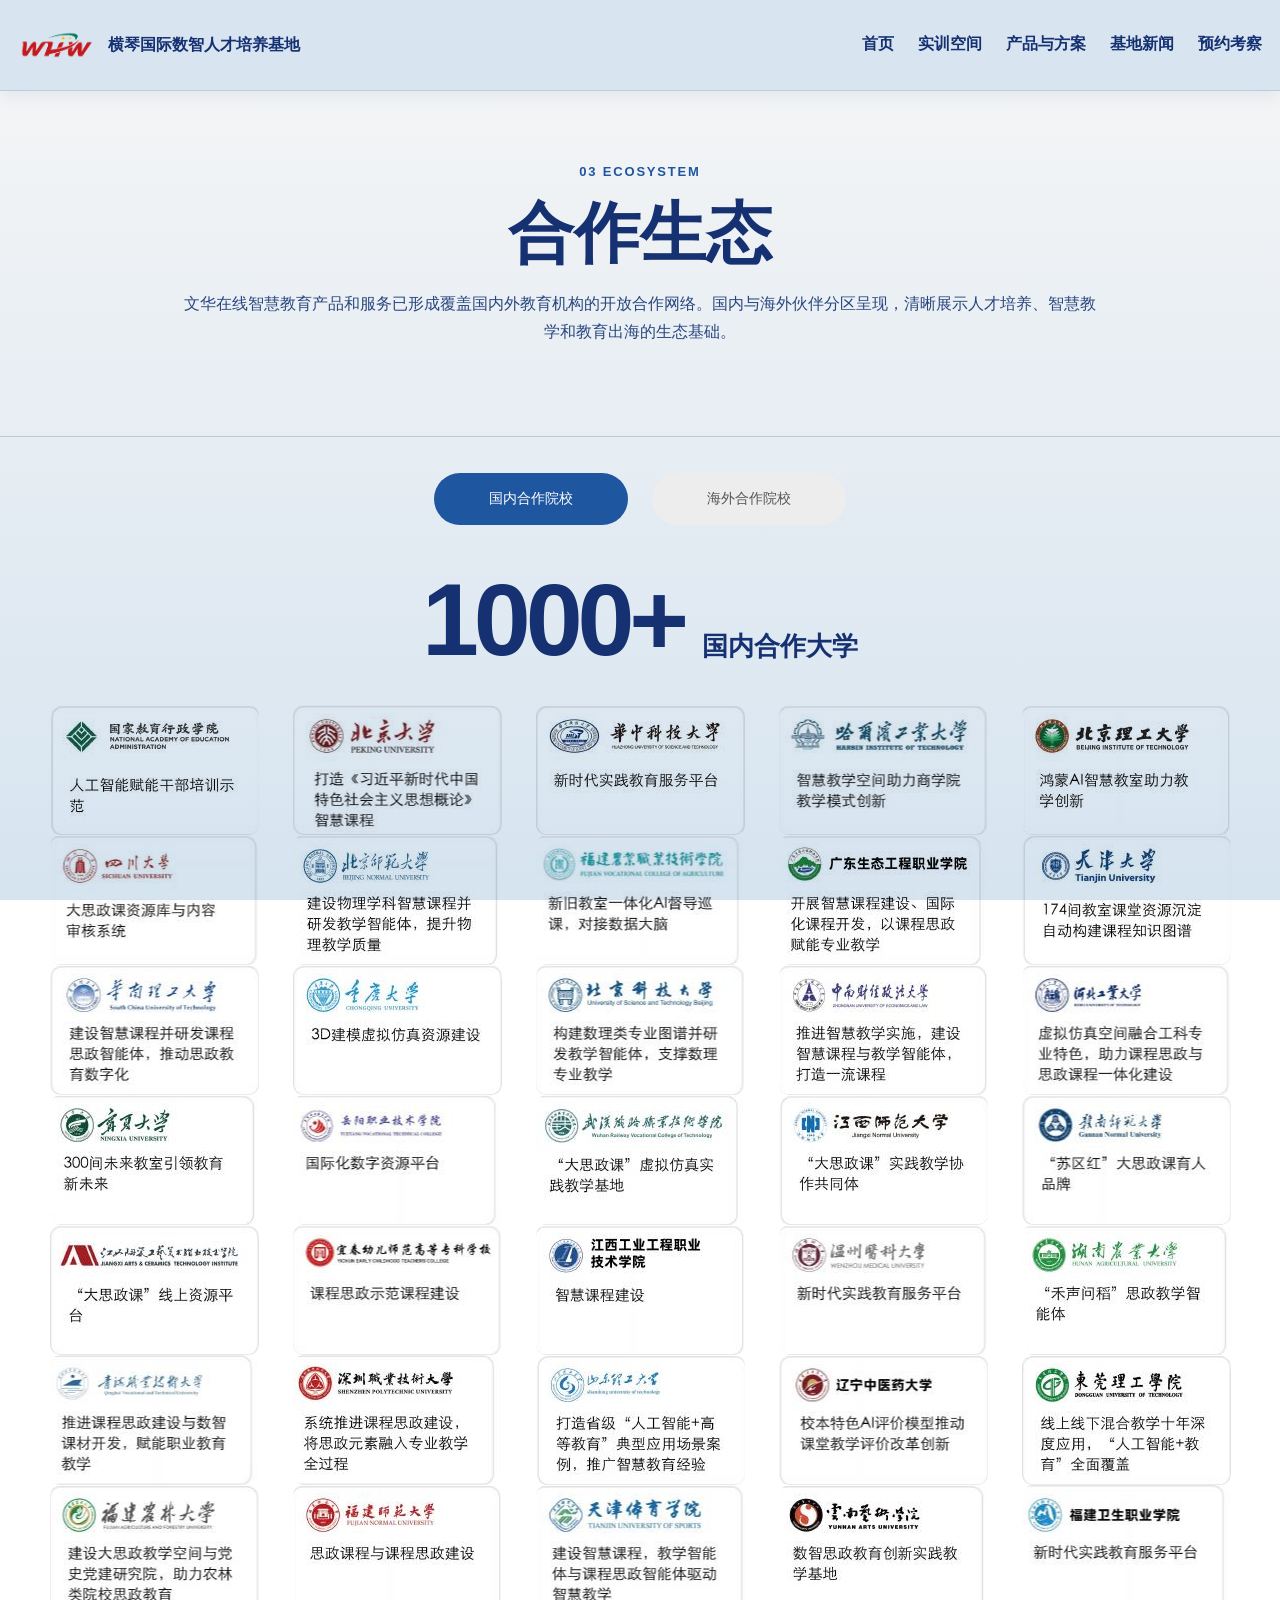
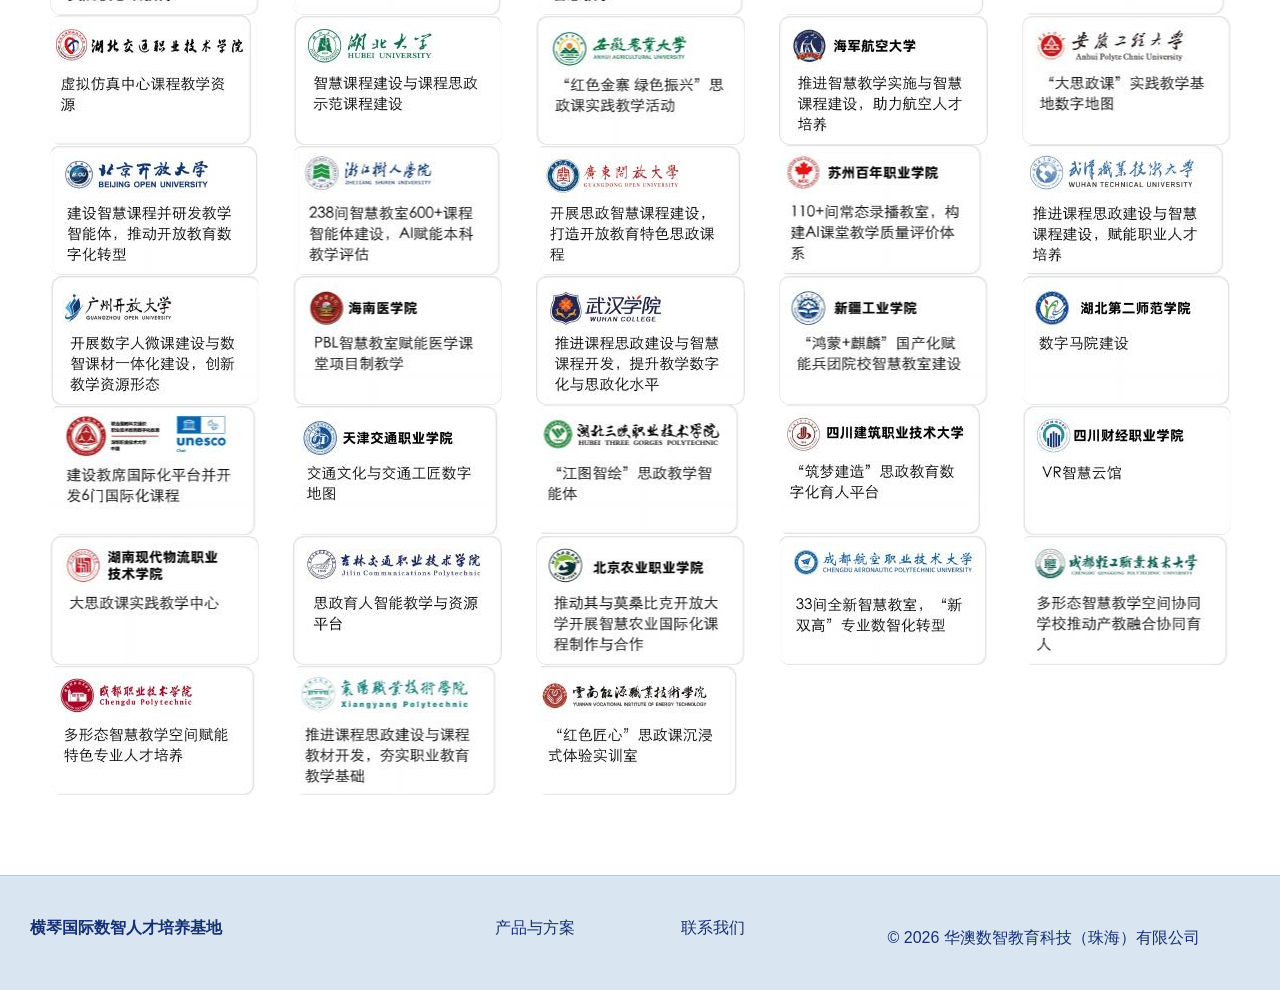
==== commit 39d1b0a2: "0" ====
--- a/华澳数值平台主页/ecosystem.html
+++ b/华澳数值平台主页/ecosystem.html
@@ -1,8 +1,13 @@
 <!doctype html><html lang="zh-CN"><head><meta charset="utf-8"><meta name="viewport" content="width=device-width,initial-scale=1"><title>合作生态｜横琴国际数智人才培养基地</title><link rel="stylesheet" href="styles.css"></head><body>
 <header class="site-header inner"><nav class="nav-shell"><a class="brand" href="index.html"><img class="brand-logo" src="assets/company-logo.png" alt=""><span>横琴国际数智人才培养基地</span></a><button class="nav-toggle" aria-expanded="false">菜单</button><div class="nav-links"><a href="index.html">首页</a><a href="spaces.html">实训空间</a><a href="solutions.html">产品与方案</a><a href="news.html">基地新闻</a><a class="nav-cta" href="index.html#contact">预约考察</a></div></nav></header>
 <main class="ecosystem-page"><section class="center-hero innovation-hero"><div class="container"><p class="section-kicker">03 ECOSYSTEM</p><h1>合作生态</h1><p>文华在线智慧教育产品和服务已形成覆盖国内外教育机构的开放合作网络。国内与海外伙伴分区呈现，清晰展示人才培养、智慧教学和教育出海的生态基础。</p></div></section>
-<section class="detail-section domestic-partners-section"><div class="container"><div class="domestic-partner-board" data-domestic-partners><div class="domestic-partner-heading"><p class="section-kicker">DOMESTIC PARTNERS</p><h2>国内院校合作</h2><strong>1000+</strong></div></div></div></section>
-<section class="detail-section pale-section"><div class="container"><div class="partner-logo-grid overseas-partner-board"><div class="domestic-partner-heading"><p class="section-kicker">INTERNATIONAL PARTNERS</p><h2>海外院校与机构</h2><strong>20+</strong></div>
+<div class="partner-switcher" role="tablist" aria-label="合作院校分类"><button class="is-active" type="button" role="tab" aria-selected="true" data-partner-tab="domestic">国内合作院校</button><button type="button" role="tab" aria-selected="false" data-partner-tab="overseas">海外合作院校</button></div>
+<div class="partner-panel is-active" data-partner-panel="domestic">
+<div class="domestic-partner-stat"><strong>1000+</strong><span>国内合作大学</span></div>
+<section class="domestic-partners-section"><div class="container"><div class="domestic-partner-board" data-domestic-partners></div></div></section>
+ </div>
+<div class="partner-panel" data-partner-panel="overseas" hidden>
+<section><div class="container"><div class="partner-logo-grid overseas-partner-board">
 <figure><img src="assets/partners/overseas/overseas-01.png" alt="马来西亚理工大学"></figure><figure><img src="assets/partners/overseas/overseas-02.png" alt="马来西亚敦胡先翁大学"></figure><figure><img src="assets/partners/overseas/overseas-04.png" alt="泗水国立大学"></figure><figure><img src="assets/partners/overseas/overseas-05.png" alt="三宝垄国立大学"></figure><figure><img src="assets/partners/overseas/overseas-06.png" alt="SEGi University & Colleges"></figure><figure><img src="assets/partners/overseas/overseas-11.png" alt="阿曼技术与应用科学大学"></figure><figure><img src="assets/partners/overseas/overseas-12.png" alt="卡塔尔大学"></figure><figure><img src="assets/partners/overseas/overseas-13.png" alt="San Francisco de Asís"></figure><figure><img src="assets/partners/overseas/overseas-14.png" alt="圣埃伦娜半岛州立大学"></figure><figure><img src="assets/partners/overseas/overseas-15.png" alt="巴拿马科技大学"></figure><figure><img src="assets/partners/overseas/overseas-18.png" alt="Mulungushi University"></figure><figure><img src="assets/partners/overseas/overseas-19.png" alt="Hormuud University"></figure><figure><img src="assets/partners/overseas/overseas-21.png" alt="PUCMM"></figure>
-<figure><img src="assets/partners/overseas/overseas-03.png" alt="Jabatan Tenaga Manusia"></figure><figure><img src="assets/partners/overseas/overseas-07.png" alt="卡塔尔教育与高等教育部"></figure><figure><img src="assets/partners/overseas/overseas-08.png" alt="伊拉克教育部"></figure><figure><img src="assets/partners/overseas/overseas-09.png" alt="科威特教育部"></figure><figure><img src="assets/partners/overseas/overseas-10.png" alt="阿联酋内政部"></figure><figure><img src="assets/partners/overseas/overseas-16.png" alt="埃及教育与技术教育部"></figure><figure><img src="assets/partners/overseas/overseas-17.png" alt="赞比亚教育部"></figure><figure><img src="assets/partners/overseas/overseas-20.png" alt="南非国家安全局"></figure></div></div></section></main>
+<figure><img src="assets/partners/overseas/overseas-03.png" alt="Jabatan Tenaga Manusia"></figure><figure><img src="assets/partners/overseas/overseas-07.png" alt="卡塔尔教育与高等教育部"></figure><figure><img src="assets/partners/overseas/overseas-08.png" alt="伊拉克教育部"></figure><figure><img src="assets/partners/overseas/overseas-09.png" alt="科威特教育部"></figure><figure><img src="assets/partners/overseas/overseas-10.png" alt="阿联酋内政部"></figure><figure><img src="assets/partners/overseas/overseas-16.png" alt="埃及教育与技术教育部"></figure><figure><img src="assets/partners/overseas/overseas-17.png" alt="赞比亚教育部"></figure><figure><img src="assets/partners/overseas/overseas-20.png" alt="南非国家安全局"></figure></div></div></section></div></main>
 <footer class="site-footer"><div class="container footer-layout"><a class="brand footer-brand" href="index.html"><span>横琴国际数智人才培养基地</span></a><nav><a href="solutions.html">产品与方案</a><a href="index.html#contact">联系我们</a></nav><p>© 2026 华澳数智教育科技（珠海）有限公司</p></div></footer><script src="site.js"></script></body></html>
--- a/华澳数值平台主页/styles.css
+++ b/华澳数值平台主页/styles.css
@@ -1,5 +1,5 @@
-:root{--ink:#041f3a;--muted:#173f63;--line:#bfd4e5;--soft:#edf5fb;--pale:#e4f0f9;--white:#fff;--red:#07558e;--blue:#052f55;--green:#0d6094;--shadow:0 18px 44px rgba(5,47,85,.12)}
-*{box-sizing:border-box}html{scroll-behavior:smooth}body{margin:0;color:var(--ink);font-family:"Microsoft YaHei","PingFang SC",Arial,sans-serif;line-height:1.75;background-color:#f7fbff;background-image:linear-gradient(rgba(255,255,255,.38),rgba(247,251,255,.38)),url("assets/technology-background.png");background-position:center bottom;background-size:cover;background-attachment:fixed;background-repeat:no-repeat}a{color:inherit;text-decoration:none}img{max-width:100%}.container{width:min(1220px,calc(100% - 40px));margin:auto}
+:root{--ink:#163172;--muted:#29477f;--line:#b8cce0;--soft:#f6f6f6;--pale:#d6e4f0;--white:#f6f6f6;--red:#1e56a0;--blue:#163172;--green:#1e56a0;--shadow:0 18px 44px rgba(22,49,114,.12)}
+*{box-sizing:border-box}html{scroll-behavior:smooth}body{margin:0;color:var(--ink);font-family:"Microsoft YaHei","PingFang SC",Arial,sans-serif;line-height:1.75;background:linear-gradient(180deg,#f6f6f6 0%,#d6e4f0 100%);background-attachment:fixed}a{color:inherit;text-decoration:none}img{max-width:100%}.container{width:min(1220px,calc(100% - 40px));margin:auto}
 .site-header{position:absolute;inset:0 0 auto;z-index:20;background:linear-gradient(180deg,rgba(4,18,30,.75),transparent);transition:background .25s ease,box-shadow .25s ease}.site-header.inner{position:relative;background:#0b2f49}.site-header.is-scrolled{position:fixed;background:#fff;box-shadow:0 7px 24px rgba(15,38,56,.12)}.nav-shell{width:min(1280px,calc(100% - 36px));min-height:90px;margin:auto;display:flex;align-items:center;justify-content:space-between;gap:24px}.brand{display:flex;align-items:center;gap:12px;color:#fff;font-weight:900}.brand-logo{width:78px;height:38px;object-fit:contain}.nav-links{display:flex;align-items:center;gap:24px;color:#fff;font-weight:700}.nav-links a{padding:12px 0;border-bottom:2px solid transparent}.nav-links a:hover{border-color:#fff}.site-header.is-scrolled .brand,.site-header.is-scrolled .nav-links{color:var(--ink)}.site-header.is-scrolled .nav-links a:hover{color:var(--red);border-color:var(--red)}.nav-toggle{display:none;background:rgba(255,255,255,.12);color:#fff;border:1px solid rgba(255,255,255,.4);border-radius:6px;padding:8px 12px}.site-header.is-scrolled .nav-toggle{color:var(--ink);border-color:var(--line);background:#fff}
 .hero-carousel{height:100vh;min-height:650px;position:relative;overflow:hidden;background:#123}.hero-slide{position:absolute;inset:0;margin:0;opacity:0;transition:opacity .6s}.hero-slide.is-active{opacity:1}.hero-slide img{width:100%;height:100%;object-fit:cover}.eyebrow,.section-kicker{margin:0 0 12px;letter-spacing:.14em;font-size:13px;font-weight:900}.button{display:inline-flex;align-items:center;justify-content:center;min-height:48px;padding:0 24px;border:0;border-radius:4px;font:inherit;font-weight:900;cursor:pointer}.button.primary{background:var(--red);color:#fff}.carousel-arrow{position:absolute;top:50%;z-index:4;width:50px;height:74px;border:0;background:rgba(4,25,42,.52);color:#fff;font-size:46px;transform:translateY(-50%);cursor:pointer}.carousel-arrow.prev{left:0}.carousel-arrow.next{right:0}
 .section{padding:84px 0}.pale-section{background:var(--pale)}.intro-block{max-width:1050px;text-align:center}.section-kicker{color:var(--red)}h2{font-size:clamp(34px,4vw,48px);line-height:1.2;margin:0 0 24px}.intro-block>p:not(.section-kicker){color:var(--muted);font-size:17px;text-align:left}.metrics{display:grid;grid-template-columns:repeat(4,1fr);gap:16px;margin-top:38px}.metrics div{padding:22px;border-top:3px solid var(--red);background:var(--soft)}.metrics strong,.metrics span{display:block}.metrics strong{font-size:28px;color:var(--blue)}.section-title-row{display:flex;align-items:end;justify-content:space-between;gap:20px;margin-bottom:32px;border-bottom:1px solid var(--line)}.section-title-row h2{margin-bottom:18px}.more-link{color:var(--red);font-weight:900;margin-bottom:22px}.advantage-card-grid,.feature-grid{display:grid;grid-template-columns:repeat(3,1fr);gap:22px}.advantage-card,.feature-grid a,.news-sketch-grid a,.detail-card{padding:30px;border:1px solid var(--line);background:#fff;box-shadow:var(--shadow);transition:.22s}.advantage-card:hover,.feature-grid a:hover,.news-sketch-grid a:hover{transform:translateY(-5px);border-color:rgba(201,21,30,.4)}.advantage-card span{font-size:13px;color:var(--red);font-weight:900}.advantage-card h3,.feature-grid h3{font-size:23px;margin:12px 0}.advantage-card p,.feature-grid p,.news-sketch-grid p{color:var(--muted);margin:0}.feature-grid{grid-template-columns:repeat(2,1fr)}.news-sketch-grid{display:grid;grid-template-columns:repeat(3,1fr);gap:22px}.news-sketch-grid time{color:var(--red);font-weight:900}.news-sketch-grid h3{font-size:21px;margin:10px 0}
@@ -70,5 +70,12 @@
 .ecosystem-page .center-hero .container{text-align:center}.ecosystem-page .center-hero .container>p:last-child{max-width:920px;margin-left:auto;margin-right:auto;font-size:16px}
 .domestic-partners-section .container{width:min(1540px,calc(100% - 32px))}.domestic-partner-board{display:grid;grid-template-columns:repeat(auto-fit,209px);gap:14px;justify-content:center;align-items:start}.domestic-partner-heading{display:flex;min-height:130px;flex-direction:column;justify-content:center;padding:8px 4px}.domestic-partner-heading .section-kicker{margin-bottom:7px}.domestic-partner-heading h2{margin:0;font-size:27px;white-space:nowrap}.domestic-partner-heading strong{display:block;margin-top:7px;color:var(--red);font-size:24px;line-height:1}.domestic-partner-card{width:209px;height:130px;border:1px solid var(--line);border-radius:10px;background-image:url("assets/partners/domestic-universities.jpg");background-repeat:no-repeat;background-size:2134px 1200px;mix-blend-mode:multiply}
 .overseas-partner-board{grid-template-columns:repeat(auto-fit,209px);gap:14px;justify-content:center;align-items:start}.ecosystem-page .overseas-partner-board figure{width:209px;height:130px;min-height:130px;padding:10px}.ecosystem-page .overseas-partner-board img{width:100%;height:100%;max-height:none;object-fit:contain}
-.hero-carousel{height:100svh;min-height:650px}.hero-slide img{width:100%;height:100%;max-width:none;object-fit:cover}.hero-overlay{position:absolute;left:max(6vw,72px);bottom:10vh;z-index:3;max-width:820px;padding:28px 34px;color:#fff;background:linear-gradient(90deg,rgba(4,31,58,.78),rgba(4,31,58,.18));border-left:5px solid #fff;text-shadow:0 2px 12px rgba(0,0,0,.45)}.hero-overlay p{margin:0 0 8px;font-size:13px;font-weight:800;letter-spacing:.12em}.hero-overlay h1{margin:0 0 10px;font-size:clamp(36px,4.5vw,68px);line-height:1.2}.hero-overlay span{font-size:clamp(16px,1.6vw,23px);font-weight:700;letter-spacing:.08em}
-@media(max-width:620px){.hero-overlay{left:20px;right:20px;bottom:9vh;padding:22px 20px}.hero-overlay p{font-size:10px}.hero-overlay h1{font-size:34px}}
+.hero-section,.hero-carousel{width:100%;height:100svh;min-height:650px}.hero-slide img{width:100%;height:100%;max-width:none;object-fit:cover}
+.site-header:not(.inner):not(.is-scrolled){position:absolute;inset:0 0 auto;background:linear-gradient(180deg,rgba(4,31,58,.58),rgba(4,31,58,.12),transparent);border:0;box-shadow:none;backdrop-filter:none}.site-header:not(.inner):not(.is-scrolled) .brand,.site-header:not(.inner):not(.is-scrolled) .nav-links{color:#fff}.site-header:not(.inner):not(.is-scrolled) .nav-links a:hover{color:#fff;border-color:#fff}.site-header:not(.inner):not(.is-scrolled) .nav-toggle{color:#fff;border-color:rgba(255,255,255,.55);background:rgba(4,31,58,.3)}
+.technology-intro{text-align:center}.technology-intro .container>p:last-child{margin-left:auto;margin-right:auto}.tech-feature-grid,.tech-feature-grid.reverse{display:block;max-width:1100px}.tech-feature-grid article{width:100%}.tech-sources{background:transparent}
+.site-header.inner,.site-header.is-scrolled{background:rgba(214,228,240,.95);border-color:var(--line)}.site-footer{background:rgba(214,228,240,.92);color:var(--ink)}.advantage-card,.feature-grid a,.detail-card,.solution-entry,.teach-card,.faculty-orbit article,.app-grid article,.two-column-story>div,.incubation-steps article,.equipment-list>div,.compute-levels>div,.spec-grid article,.audience-grid article,.document-gallery figure,.partner-overview{background:#f6f6f6}.metrics div,.content-grid>div,.course-values>div,.course-domains article,.honor-summary article{background:rgba(246,246,246,.82)}
+.partner-switcher{display:flex;justify-content:center;gap:24px;padding:36px 20px}.partner-switcher button{width:194px;height:52px;border:1px solid transparent;border-radius:30px;background:#ededed;color:#555;font:inherit;font-size:14px;cursor:pointer;transition:.3s}.partner-switcher button:hover{border-color:#1e56a0}.partner-switcher button.is-active{background:#1e56a0;color:#fff}.partner-panel{width:min(1240px,94%);margin:0 auto;padding:8px 0 80px}.reference-partner-grid{display:grid;grid-template-columns:repeat(5,1fr)}.enterprise-partner,.partner-panel .overseas-partner-board figure{display:flex;height:130px;align-items:center;justify-content:center;flex-direction:column;padding:16px 10px;border:1px solid transparent;background:transparent;transition:.3s;text-align:center}.enterprise-partner:hover,.partner-panel .overseas-partner-board figure:hover,.partner-panel .domestic-partner-card:hover{border-color:#1e56a0;transform:translateY(-6px)}.enterprise-partner strong{color:#163172;font-size:22px}.enterprise-partner span{margin-top:7px;color:var(--muted);font-size:13px}.enterprise-partner img{max-width:120px;max-height:58px;object-fit:contain}.partner-panel .domestic-partner-board{grid-template-columns:repeat(5,209px);justify-content:center;gap:0 34px}.partner-panel .domestic-partner-card{height:130px;border-color:transparent;transition:.3s}.partner-panel .overseas-partner-board{grid-template-columns:repeat(5,1fr);gap:0}.partner-panel .overseas-partner-board figure{width:auto;min-height:130px}.partner-panel[hidden]{display:none}
+@media(max-width:1000px){.partner-switcher{display:grid;gap:0}.partner-switcher button{width:min(420px,calc(100vw - 40px));border-radius:0}.reference-partner-grid,.partner-panel .overseas-partner-board{grid-template-columns:repeat(3,1fr)}.partner-panel .domestic-partner-board{grid-template-columns:repeat(3,209px);gap:0 18px}.enterprise-partner,.partner-panel .overseas-partner-board figure{height:80px;padding:6px}.enterprise-partner strong{font-size:16px}.enterprise-partner span{font-size:11px}}
+@media(max-width:700px){.partner-panel .domestic-partner-board{grid-template-columns:209px}.reference-partner-grid,.partner-panel .overseas-partner-board{grid-template-columns:repeat(2,1fr)}}
+.domestic-partner-stat{display:flex;align-items:baseline;justify-content:center;gap:18px;margin:0 auto 34px;color:#163172}.domestic-partner-stat strong{font-size:clamp(64px,8vw,112px);font-weight:900;line-height:1;letter-spacing:-.05em}.domestic-partner-stat span{font-size:clamp(20px,2vw,30px);font-weight:800}
+@media(max-width:620px){.domestic-partner-stat{align-items:center;flex-direction:column;gap:8px}.domestic-partner-stat strong{font-size:68px}}
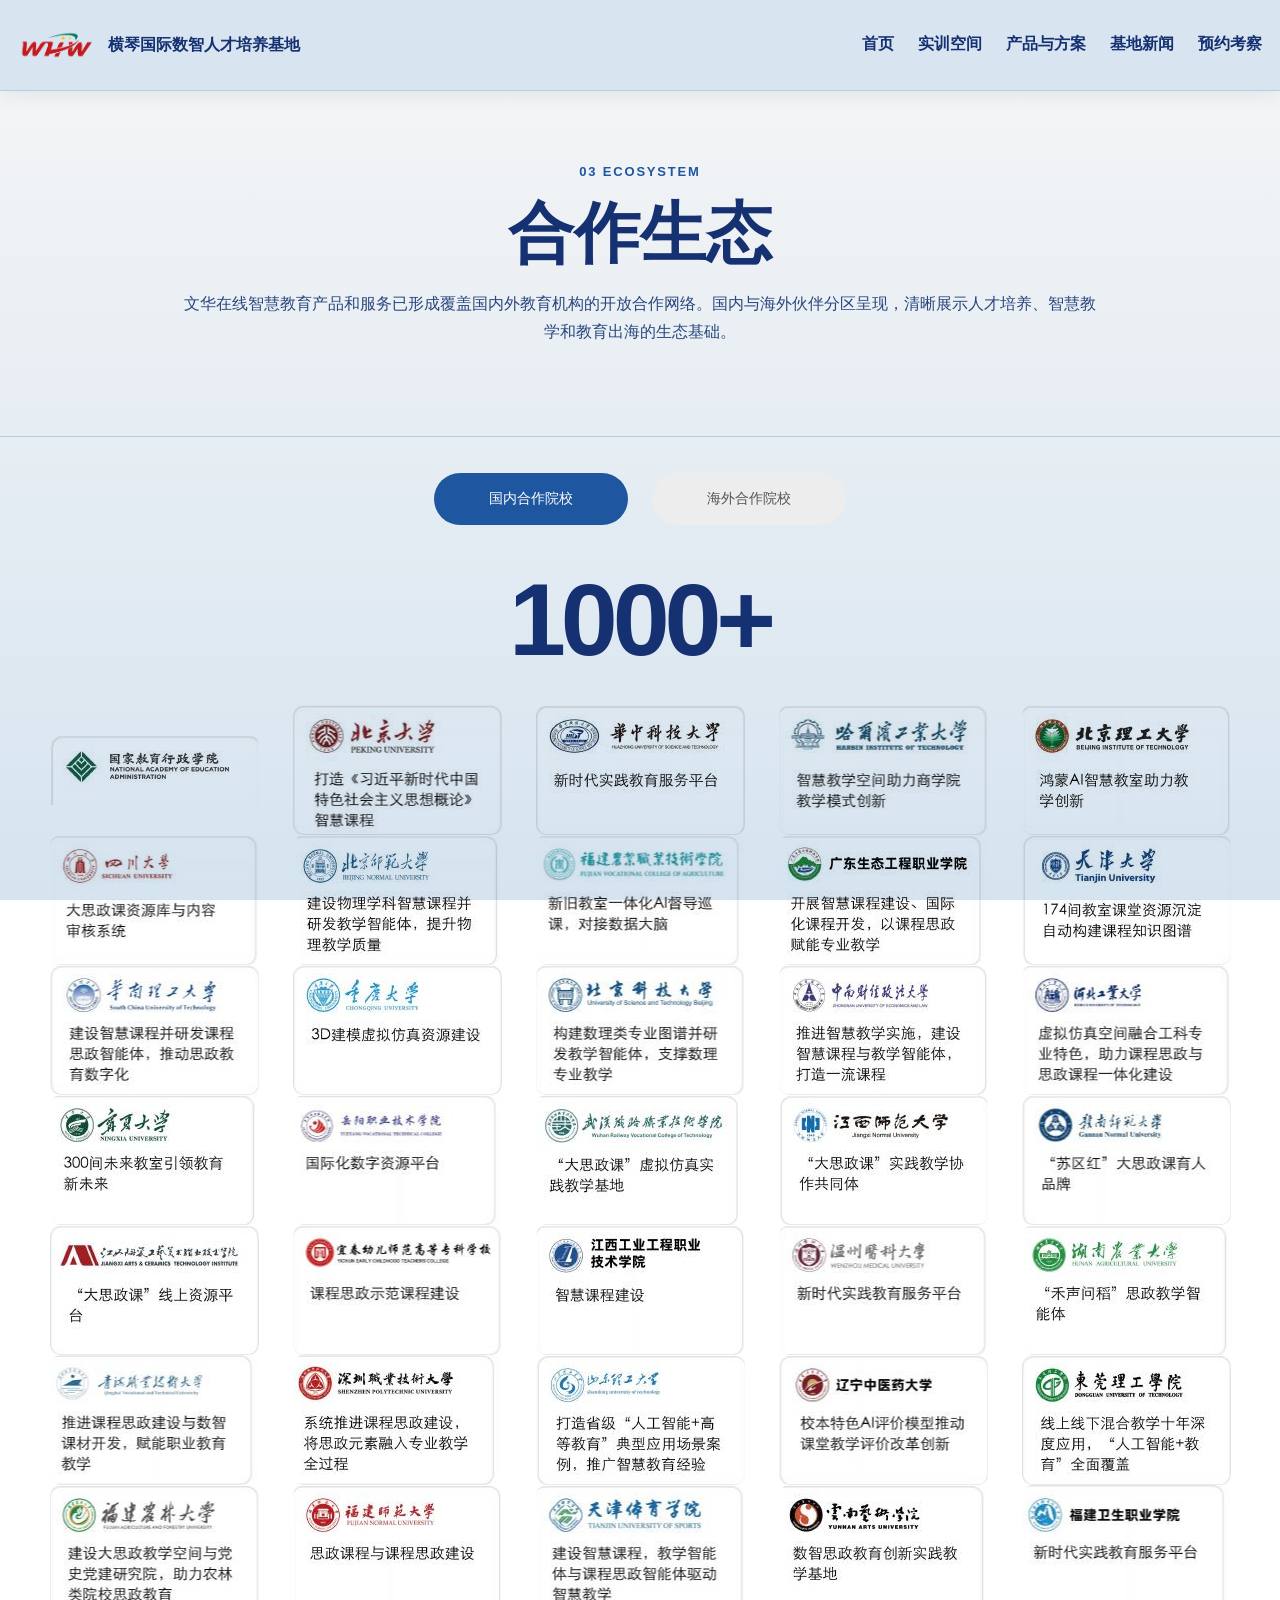
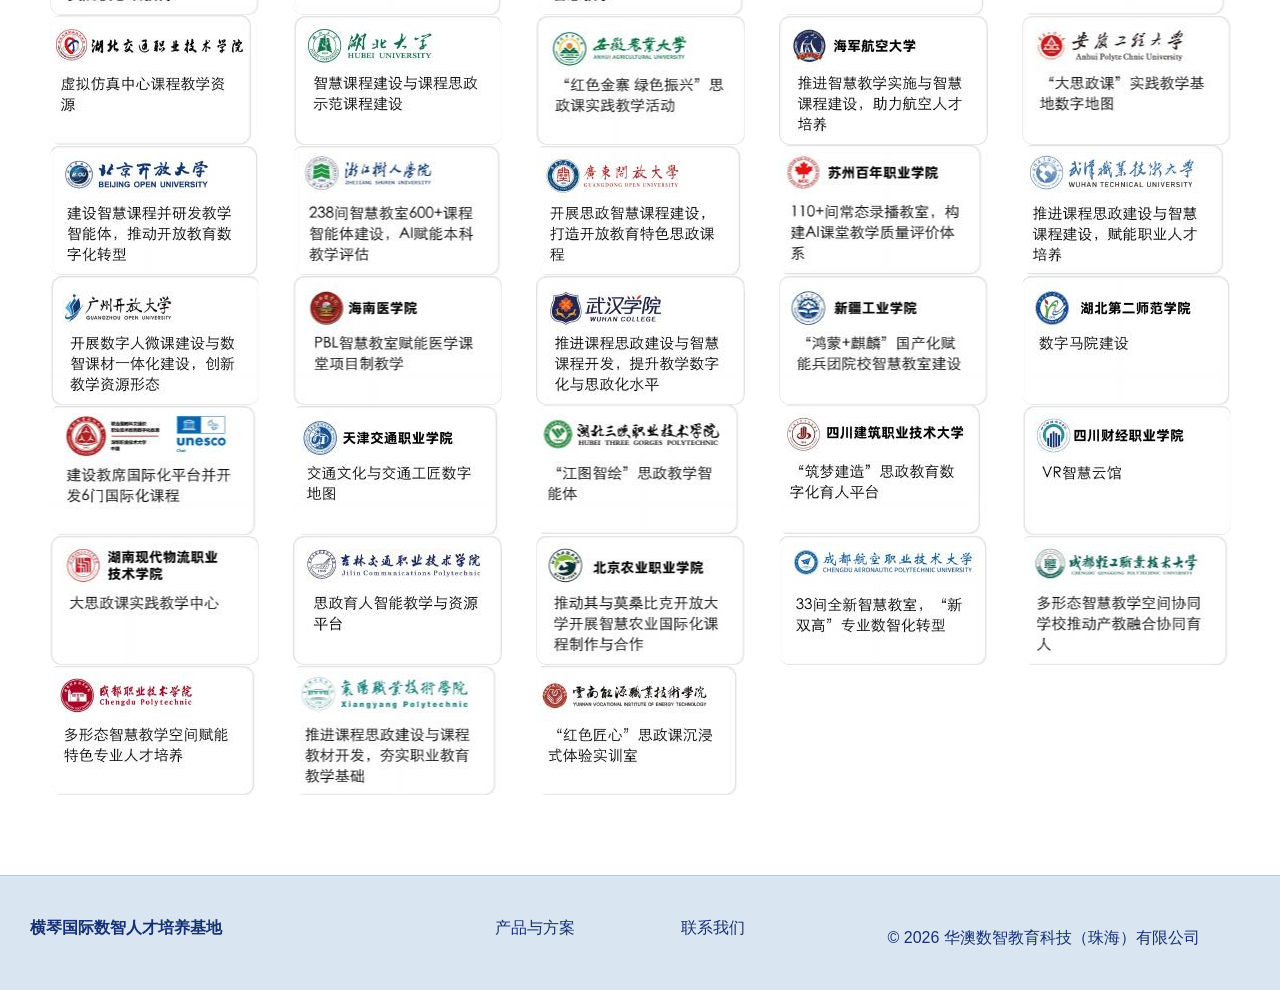
==== commit 61d1c25b: "0" ====
--- a/华澳数值平台主页/ecosystem.html
+++ b/华澳数值平台主页/ecosystem.html
@@ -3,7 +3,7 @@
 <main class="ecosystem-page"><section class="center-hero innovation-hero"><div class="container"><p class="section-kicker">03 ECOSYSTEM</p><h1>合作生态</h1><p>文华在线智慧教育产品和服务已形成覆盖国内外教育机构的开放合作网络。国内与海外伙伴分区呈现，清晰展示人才培养、智慧教学和教育出海的生态基础。</p></div></section>
 <div class="partner-switcher" role="tablist" aria-label="合作院校分类"><button class="is-active" type="button" role="tab" aria-selected="true" data-partner-tab="domestic">国内合作院校</button><button type="button" role="tab" aria-selected="false" data-partner-tab="overseas">海外合作院校</button></div>
 <div class="partner-panel is-active" data-partner-panel="domestic">
-<div class="domestic-partner-stat"><strong>1000+</strong><span>国内合作大学</span></div>
+<div class="domestic-partner-stat"><strong>1000+</strong></div>
 <section class="domestic-partners-section"><div class="container"><div class="domestic-partner-board" data-domestic-partners></div></div></section>
  </div>
 <div class="partner-panel" data-partner-panel="overseas" hidden>
--- a/华澳数值平台主页/styles.css
+++ b/华澳数值平台主页/styles.css
@@ -79,3 +79,4 @@
 @media(max-width:700px){.partner-panel .domestic-partner-board{grid-template-columns:209px}.reference-partner-grid,.partner-panel .overseas-partner-board{grid-template-columns:repeat(2,1fr)}}
 .domestic-partner-stat{display:flex;align-items:baseline;justify-content:center;gap:18px;margin:0 auto 34px;color:#163172}.domestic-partner-stat strong{font-size:clamp(64px,8vw,112px);font-weight:900;line-height:1;letter-spacing:-.05em}.domestic-partner-stat span{font-size:clamp(20px,2vw,30px);font-weight:800}
 @media(max-width:620px){.domestic-partner-stat{align-items:center;flex-direction:column;gap:8px}.domestic-partner-stat strong{font-size:68px}}
+.partner-panel .first-domestic-partner{clip-path:inset(0 0 60px 0);transform:translateY(30px);border-color:transparent;mix-blend-mode:multiply;transition:clip-path .28s ease,transform .28s ease,background-color .28s ease,box-shadow .28s ease}.partner-panel .first-domestic-partner:hover,.partner-panel .first-domestic-partner:focus-visible{clip-path:inset(0);transform:translateY(-6px);border-color:#1e56a0;background-color:#fff;mix-blend-mode:normal;box-shadow:0 14px 30px rgba(22,49,114,.14);outline:0}
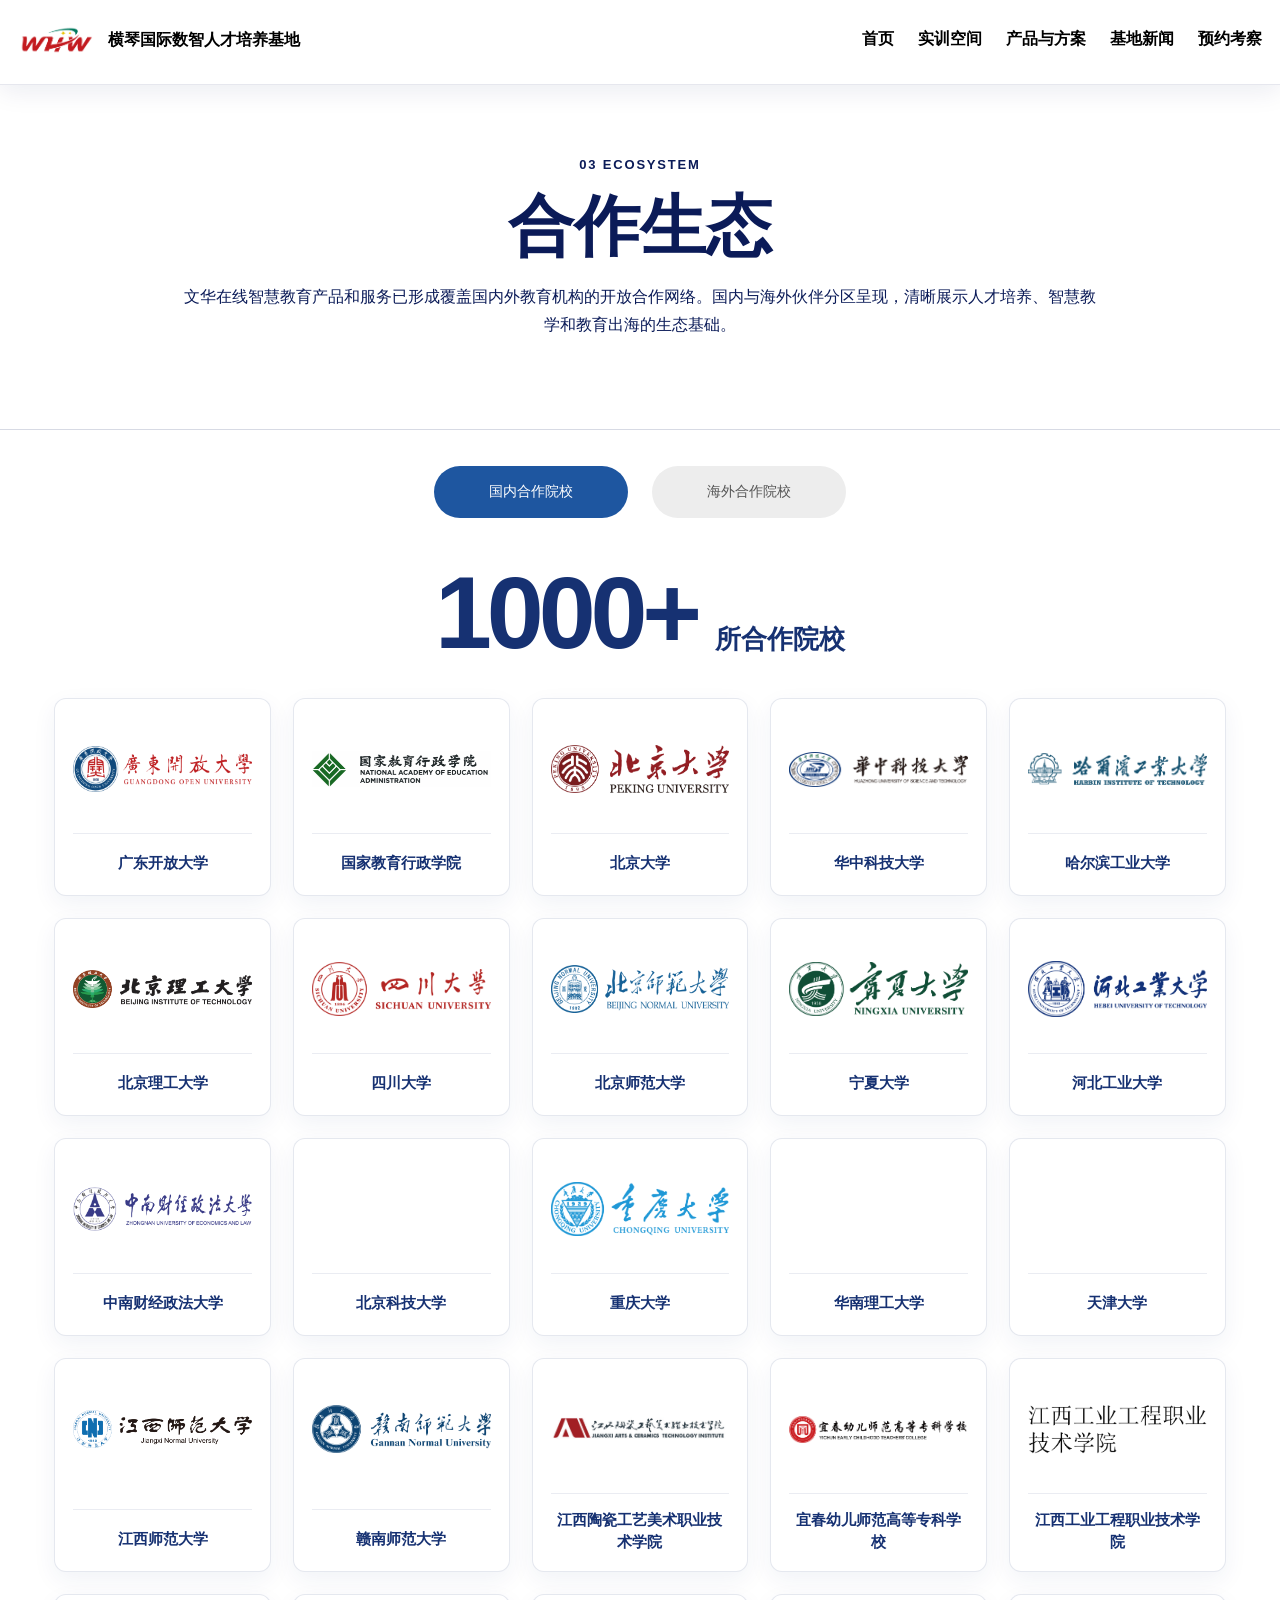
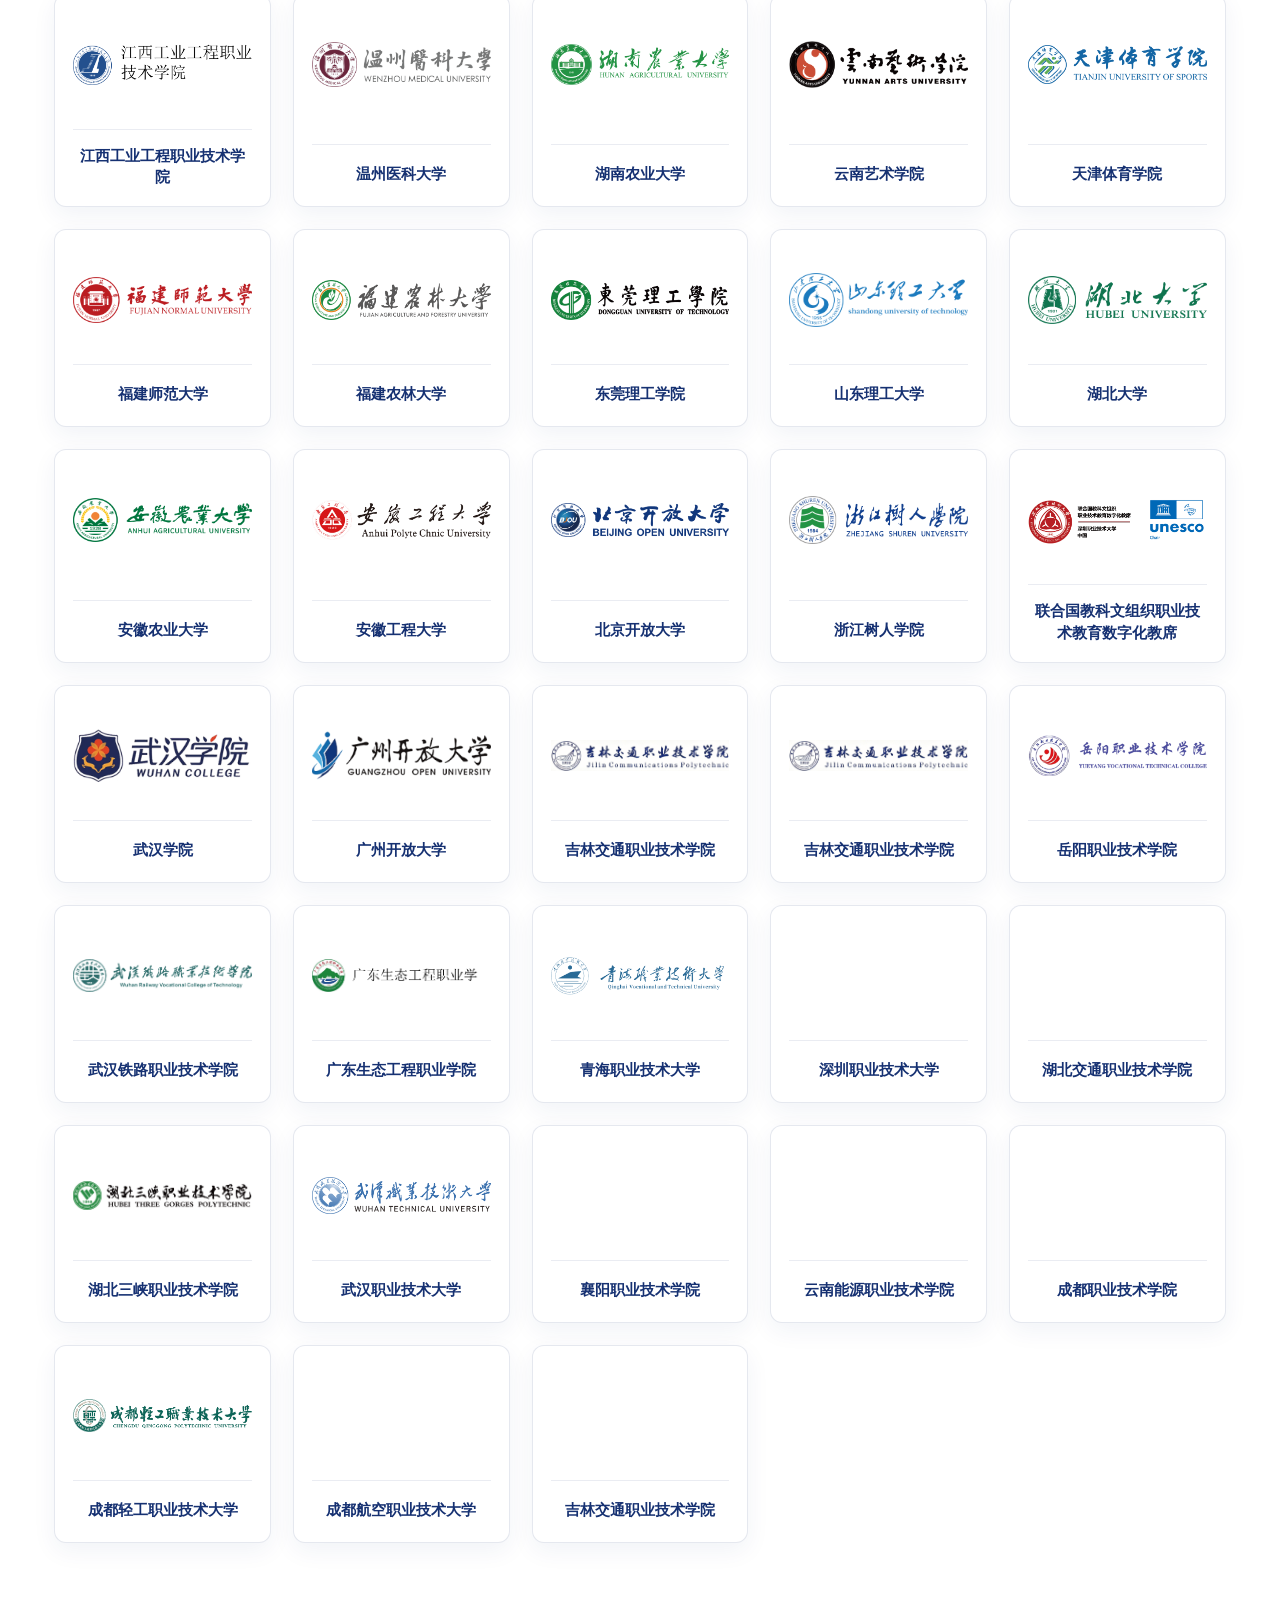
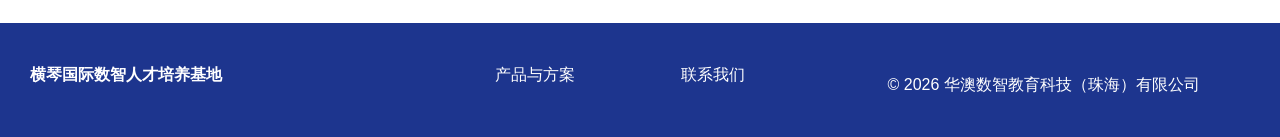
==== commit e98a2df7: "国内合作院校logo" ====
--- a/华澳数值平台主页/ecosystem.html
+++ b/华澳数值平台主页/ecosystem.html
@@ -3,7 +3,7 @@
 <main class="ecosystem-page"><section class="center-hero innovation-hero"><div class="container"><p class="section-kicker">03 ECOSYSTEM</p><h1>合作生态</h1><p>文华在线智慧教育产品和服务已形成覆盖国内外教育机构的开放合作网络。国内与海外伙伴分区呈现，清晰展示人才培养、智慧教学和教育出海的生态基础。</p></div></section>
 <div class="partner-switcher" role="tablist" aria-label="合作院校分类"><button class="is-active" type="button" role="tab" aria-selected="true" data-partner-tab="domestic">国内合作院校</button><button type="button" role="tab" aria-selected="false" data-partner-tab="overseas">海外合作院校</button></div>
 <div class="partner-panel is-active" data-partner-panel="domestic">
-<div class="domestic-partner-stat"><strong>1000+</strong></div>
+<div class="domestic-partner-stat"><strong>1000+</strong><span>所合作院校</span></div>
 <section class="domestic-partners-section"><div class="container"><div class="domestic-partner-board" data-domestic-partners></div></div></section>
  </div>
 <div class="partner-panel" data-partner-panel="overseas" hidden>
--- a/华澳数值平台主页/styles.css
+++ b/华澳数值平台主页/styles.css
@@ -1,5 +1,5 @@
 :root{--ink:#163172;--muted:#29477f;--line:#b8cce0;--soft:#f6f6f6;--pale:#d6e4f0;--white:#f6f6f6;--red:#1e56a0;--blue:#163172;--green:#1e56a0;--shadow:0 18px 44px rgba(22,49,114,.12)}
-*{box-sizing:border-box}html{scroll-behavior:smooth}body{margin:0;color:var(--ink);font-family:"Microsoft YaHei","PingFang SC",Arial,sans-serif;line-height:1.75;background:linear-gradient(180deg,#f6f6f6 0%,#d6e4f0 100%);background-attachment:fixed}a{color:inherit;text-decoration:none}img{max-width:100%}.container{width:min(1220px,calc(100% - 40px));margin:auto}
+*{box-sizing:border-box}html{scroll-behavior:smooth}body{margin:0;color:var(--ink);font-family:"DengXian","等线","Microsoft YaHei","PingFang SC",Arial,sans-serif;line-height:1.75;background-color:#dce8f2;background-image:linear-gradient(rgba(214,228,240,.22),rgba(198,217,234,.34)),url("assets/technology-background.png"),linear-gradient(145deg,#f3f6f8 0%,#dde9f3 52%,#d1e1ee 100%);background-blend-mode:multiply,multiply,normal;background-position:center,center bottom,center;background-size:cover,cover,cover;background-attachment:fixed;background-repeat:no-repeat}a{color:inherit;text-decoration:none}img{max-width:100%}.container{width:min(1220px,calc(100% - 40px));margin:auto}
 .site-header{position:absolute;inset:0 0 auto;z-index:20;background:linear-gradient(180deg,rgba(4,18,30,.75),transparent);transition:background .25s ease,box-shadow .25s ease}.site-header.inner{position:relative;background:#0b2f49}.site-header.is-scrolled{position:fixed;background:#fff;box-shadow:0 7px 24px rgba(15,38,56,.12)}.nav-shell{width:min(1280px,calc(100% - 36px));min-height:90px;margin:auto;display:flex;align-items:center;justify-content:space-between;gap:24px}.brand{display:flex;align-items:center;gap:12px;color:#fff;font-weight:900}.brand-logo{width:78px;height:38px;object-fit:contain}.nav-links{display:flex;align-items:center;gap:24px;color:#fff;font-weight:700}.nav-links a{padding:12px 0;border-bottom:2px solid transparent}.nav-links a:hover{border-color:#fff}.site-header.is-scrolled .brand,.site-header.is-scrolled .nav-links{color:var(--ink)}.site-header.is-scrolled .nav-links a:hover{color:var(--red);border-color:var(--red)}.nav-toggle{display:none;background:rgba(255,255,255,.12);color:#fff;border:1px solid rgba(255,255,255,.4);border-radius:6px;padding:8px 12px}.site-header.is-scrolled .nav-toggle{color:var(--ink);border-color:var(--line);background:#fff}
 .hero-carousel{height:100vh;min-height:650px;position:relative;overflow:hidden;background:#123}.hero-slide{position:absolute;inset:0;margin:0;opacity:0;transition:opacity .6s}.hero-slide.is-active{opacity:1}.hero-slide img{width:100%;height:100%;object-fit:cover}.eyebrow,.section-kicker{margin:0 0 12px;letter-spacing:.14em;font-size:13px;font-weight:900}.button{display:inline-flex;align-items:center;justify-content:center;min-height:48px;padding:0 24px;border:0;border-radius:4px;font:inherit;font-weight:900;cursor:pointer}.button.primary{background:var(--red);color:#fff}.carousel-arrow{position:absolute;top:50%;z-index:4;width:50px;height:74px;border:0;background:rgba(4,25,42,.52);color:#fff;font-size:46px;transform:translateY(-50%);cursor:pointer}.carousel-arrow.prev{left:0}.carousel-arrow.next{right:0}
 .section{padding:84px 0}.pale-section{background:var(--pale)}.intro-block{max-width:1050px;text-align:center}.section-kicker{color:var(--red)}h2{font-size:clamp(34px,4vw,48px);line-height:1.2;margin:0 0 24px}.intro-block>p:not(.section-kicker){color:var(--muted);font-size:17px;text-align:left}.metrics{display:grid;grid-template-columns:repeat(4,1fr);gap:16px;margin-top:38px}.metrics div{padding:22px;border-top:3px solid var(--red);background:var(--soft)}.metrics strong,.metrics span{display:block}.metrics strong{font-size:28px;color:var(--blue)}.section-title-row{display:flex;align-items:end;justify-content:space-between;gap:20px;margin-bottom:32px;border-bottom:1px solid var(--line)}.section-title-row h2{margin-bottom:18px}.more-link{color:var(--red);font-weight:900;margin-bottom:22px}.advantage-card-grid,.feature-grid{display:grid;grid-template-columns:repeat(3,1fr);gap:22px}.advantage-card,.feature-grid a,.news-sketch-grid a,.detail-card{padding:30px;border:1px solid var(--line);background:#fff;box-shadow:var(--shadow);transition:.22s}.advantage-card:hover,.feature-grid a:hover,.news-sketch-grid a:hover{transform:translateY(-5px);border-color:rgba(201,21,30,.4)}.advantage-card span{font-size:13px;color:var(--red);font-weight:900}.advantage-card h3,.feature-grid h3{font-size:23px;margin:12px 0}.advantage-card p,.feature-grid p,.news-sketch-grid p{color:var(--muted);margin:0}.feature-grid{grid-template-columns:repeat(2,1fr)}.news-sketch-grid{display:grid;grid-template-columns:repeat(3,1fr);gap:22px}.news-sketch-grid time{color:var(--red);font-weight:900}.news-sketch-grid h3{font-size:21px;margin:10px 0}
@@ -80,3 +80,356 @@
 .domestic-partner-stat{display:flex;align-items:baseline;justify-content:center;gap:18px;margin:0 auto 34px;color:#163172}.domestic-partner-stat strong{font-size:clamp(64px,8vw,112px);font-weight:900;line-height:1;letter-spacing:-.05em}.domestic-partner-stat span{font-size:clamp(20px,2vw,30px);font-weight:800}
 @media(max-width:620px){.domestic-partner-stat{align-items:center;flex-direction:column;gap:8px}.domestic-partner-stat strong{font-size:68px}}
 .partner-panel .first-domestic-partner{clip-path:inset(0 0 60px 0);transform:translateY(30px);border-color:transparent;mix-blend-mode:multiply;transition:clip-path .28s ease,transform .28s ease,background-color .28s ease,box-shadow .28s ease}.partner-panel .first-domestic-partner:hover,.partner-panel .first-domestic-partner:focus-visible{clip-path:inset(0);transform:translateY(-6px);border-color:#1e56a0;background-color:#fff;mix-blend-mode:normal;box-shadow:0 14px 30px rgba(22,49,114,.14);outline:0}
+.honors-page{padding-top:84px}.certificate-section{padding:42px 24px 88px}.certificate-gallery{display:grid;width:min(1520px,100%);margin:0 auto;padding:24px;grid-template-columns:repeat(6,minmax(0,1fr));gap:18px;background:rgba(232,232,232,.72)}.certificate-card{display:flex;height:300px;align-items:center;justify-content:center;margin:0;padding:10px;border:1px solid rgba(22,49,114,.1);background:#fff;cursor:zoom-in;transition:border-color .25s ease,transform .25s ease,box-shadow .25s ease}.certificate-card:hover,.certificate-card:focus-visible{position:relative;z-index:1;border-color:#1e56a0;transform:translateY(-5px);box-shadow:0 14px 28px rgba(22,49,114,.16);outline:0}.certificate-card img{display:block;width:100%;height:100%;object-fit:contain}.certificate-lightbox{width:min(94vw,1500px);height:min(94vh,1050px);padding:48px 24px 24px;border:0;border-radius:12px;background:#fff;box-shadow:0 30px 90px rgba(0,0,0,.35)}.certificate-lightbox::backdrop{background:rgba(8,22,48,.82)}.certificate-lightbox img{display:block;width:100%;height:100%;object-fit:contain}.certificate-lightbox button{position:absolute;top:8px;right:14px;width:40px;height:40px;border:0;background:transparent;color:#163172;font-size:36px;line-height:1;cursor:pointer}@media(max-width:1250px){.certificate-gallery{grid-template-columns:repeat(4,minmax(0,1fr))}}@media(max-width:900px){.certificate-gallery{grid-template-columns:repeat(3,minmax(0,1fr))}}@media(max-width:680px){.honors-page{padding-top:70px}.certificate-section{padding:24px 12px 56px}.certificate-gallery{grid-template-columns:repeat(2,minmax(0,1fr));gap:10px;padding:12px}.certificate-card{height:240px;padding:7px}}@media(max-width:420px){.certificate-gallery{grid-template-columns:1fr}.certificate-card{height:auto;min-height:320px}.certificate-card img{height:auto;max-height:440px}}
+.intro-block .metrics{position:relative;grid-template-columns:repeat(3,1fr);gap:0;max-width:1220px;margin:52px auto 0;padding:44px 0 38px;border-top:1px solid rgba(22,49,114,.16);background:rgba(246,246,246,.72)}.intro-block .metrics:before{content:"";position:absolute;top:-1px;left:50%;width:230px;height:2px;background:#1e56a0;transform:translateX(-50%)}.intro-block .metrics>div{padding:0 24px;border:0;background:transparent;opacity:0;transform:translateY(24px);transition:opacity .6s ease,transform .6s ease}.intro-block .metrics.is-visible>div{opacity:1;transform:none}.intro-block .metrics.is-visible>div:nth-child(2){transition-delay:.12s}.intro-block .metrics.is-visible>div:nth-child(3){transition-delay:.24s}.intro-block .metrics strong{display:flex;align-items:baseline;justify-content:center;color:#1e56a0;font-size:clamp(54px,6vw,82px);font-weight:900;line-height:1}.intro-block .metrics strong small{margin-left:8px;color:#163172;font-size:22px;font-weight:400}.intro-block .metrics>div>span{margin-top:18px;color:var(--muted);font-size:18px}
+@media(max-width:620px){.intro-block .metrics{grid-template-columns:1fr;padding:20px 0}.intro-block .metrics>div{padding:28px 16px}.intro-block .metrics strong{font-size:58px}.intro-block .metrics>div>span{margin-top:10px}}
+.home-document{overflow:hidden}.home-page{height:100svh;overflow-y:auto;scroll-snap-type:y mandatory;scroll-behavior:smooth}.home-page main>section{scroll-snap-align:start;scroll-snap-stop:always;min-height:100svh}.home-page main>section.section{display:flex;align-items:center;padding:42px 0}.home-page>.site-footer{scroll-snap-align:end;scroll-snap-stop:always}.home-page .nav-shell{width:min(1500px,calc(100% - 64px));min-height:112px}.home-page .brand-logo{width:96px;height:48px}.home-page .brand span{font-size:19px}.home-page .nav-links{gap:32px;font-size:19px}.home-page .site-header{transition:transform .35s ease,background .25s ease}.home-page.reveal-ready main>section:not(.hero-section)>.container{opacity:0;transform:translateY(44px);transition:opacity .75s ease,transform .75s cubic-bezier(.22,1,.36,1)}.home-page.reveal-ready main>section.is-in-view>.container{opacity:1;transform:none}.home-page.reveal-ready .advantage-card,.home-page.reveal-ready .solution-entry,.home-page.reveal-ready .news-feature-card,.home-page.reveal-ready .contact-info-grid>div{opacity:0;transform:translateY(26px);transition:opacity .6s ease,transform .6s ease,border-color .22s}.home-page.reveal-ready .is-in-view .advantage-card,.home-page.reveal-ready .is-in-view .solution-entry,.home-page.reveal-ready .is-in-view .news-feature-card,.home-page.reveal-ready .is-in-view .contact-info-grid>div{opacity:1;transform:none}.home-page.reveal-ready .is-in-view :is(.advantage-card,.solution-entry,.news-feature-card,.contact-info-grid>div):nth-child(2){transition-delay:.09s}.home-page.reveal-ready .is-in-view :is(.advantage-card,.solution-entry,.news-feature-card,.contact-info-grid>div):nth-child(3){transition-delay:.18s}.home-page.reveal-ready .is-in-view :is(.advantage-card,.solution-entry,.news-feature-card,.contact-info-grid>div):nth-child(4){transition-delay:.27s}.home-page .home-solution-centers{padding:34px 0}.home-page .home-solution-centers .section-title-row{margin-bottom:22px}.home-page .home-solution-centers .section-title-row h2{margin-bottom:12px;font-size:38px}.home-page .home-solution-centers .solution-entry-grid{gap:16px}.home-page .home-solution-centers .solution-entry{min-height:220px;padding:26px 30px}.home-page .home-solution-centers .solution-entry h2{margin:10px 0;font-size:27px}.home-page .home-solution-centers .solution-entry p{margin:0;font-size:15px;line-height:1.65}.home-page .home-solution-centers .solution-entry b{left:30px;bottom:22px}.home-page .site-footer{background:#163172;color:#fff}.home-page .site-footer .footer-brand,.home-page .site-footer a,.home-page .site-footer p{color:#fff}
+@media(max-width:900px){.home-document{overflow:auto}.home-page{height:auto;overflow:visible;scroll-snap-type:none}.home-page main>section{min-height:auto}.home-page main>section.hero-section{min-height:650px}.home-page main>section.section{padding:62px 0}.home-page .nav-shell{width:min(100% - 36px,1280px);min-height:76px}.home-page .brand-logo{width:78px;height:38px}.home-page .brand span{font-size:14px}.home-page .nav-links{font-size:16px}.home-page .home-solution-centers .solution-entry{min-height:250px}}
+@media(prefers-reduced-motion:reduce){.home-page{scroll-behavior:auto}.home-page.reveal-ready main>section:not(.hero-section)>.container,.home-page.reveal-ready .advantage-card,.home-page.reveal-ready .solution-entry,.home-page.reveal-ready .news-feature-card,.home-page.reveal-ready .contact-info-grid>div{opacity:1;transform:none;transition:none}}
+.home-page .site-header:not(.inner):not(.is-scrolled){background:transparent}.home-page .nav-shell{min-height:132px;padding:18px 0}.home-page .brand{align-items:center}.home-page .brand-logo{display:block;object-position:center;transform:translateY(-1px)}.home-page .brand span{display:flex;align-items:center;min-height:48px;line-height:1.15}.home-page .site-header:not(.inner):not(.is-scrolled) .brand,.home-page .site-header:not(.inner):not(.is-scrolled) .nav-links{text-shadow:0 2px 10px rgba(4,31,58,.72)}
+.home-page.reveal-ready main>section:not(.hero-section)>.container{filter:blur(10px);transform:translateY(80px) scale(.965);transition:opacity .9s ease,transform 1s cubic-bezier(.16,1,.3,1),filter .9s ease}.home-page.reveal-ready main>section.is-in-view>.container{filter:none;transform:none}.home-page.reveal-ready .advantage-card,.home-page.reveal-ready .solution-entry,.home-page.reveal-ready .news-feature-card,.home-page.reveal-ready .contact-info-grid>div{filter:blur(6px);transform:translateY(48px) scale(.92);transition:opacity .75s ease,transform .85s cubic-bezier(.16,1,.3,1),filter .7s ease,border-color .22s,box-shadow .25s}.home-page.reveal-ready .is-in-view .advantage-card,.home-page.reveal-ready .is-in-view .solution-entry,.home-page.reveal-ready .is-in-view .news-feature-card,.home-page.reveal-ready .is-in-view .contact-info-grid>div{filter:none;transform:none}.home-page.reveal-ready .is-in-view :is(.advantage-card,.solution-entry,.news-feature-card,.contact-info-grid>div):nth-child(2){transition-delay:.14s}.home-page.reveal-ready .is-in-view :is(.advantage-card,.solution-entry,.news-feature-card,.contact-info-grid>div):nth-child(3){transition-delay:.28s}.home-page.reveal-ready .is-in-view :is(.advantage-card,.solution-entry,.news-feature-card,.contact-info-grid>div):nth-child(4){transition-delay:.42s}.home-page.reveal-ready .is-in-view .advantage-card:hover,.home-page.reveal-ready .is-in-view .solution-entry:hover,.home-page.reveal-ready .is-in-view .news-feature-card:hover{transform:translateY(-12px) scale(1.018);box-shadow:0 24px 55px rgba(22,49,114,.2);transition-delay:0s}
+@media(max-width:900px){.home-page .nav-shell{min-height:76px;padding:0}.home-page .brand span{min-height:38px}}
+@media(prefers-reduced-motion:reduce){.home-page.reveal-ready main>section:not(.hero-section)>.container,.home-page.reveal-ready .advantage-card,.home-page.reveal-ready .solution-entry,.home-page.reveal-ready .news-feature-card,.home-page.reveal-ready .contact-info-grid>div{opacity:1;filter:none;transform:none;transition:none}}
+.intro-block .metrics{border-top:0;background:transparent}.intro-block .metrics:before{display:none}.intro-block .metrics>div>span{width:max-content;max-width:100%;margin:20px auto 0;padding:6px 16px;border-radius:4px;background:rgba(255,255,255,.88);box-shadow:0 6px 18px rgba(22,49,114,.07)}
+.contact-info-grid>div{background:transparent;transition:background-color .3s ease,transform .3s ease,box-shadow .3s ease}.contact-info-grid>div:hover,.contact-info-grid>div:focus-within{position:relative;z-index:2;background:#fff;transform:translateY(-8px);box-shadow:0 18px 40px rgba(22,49,114,.16)}
+.home-page.reveal-ready .is-in-view .contact-info-grid>div:hover,.home-page.reveal-ready .is-in-view .contact-info-grid>div:focus-within{transform:translateY(-8px);transition-delay:0s}
+.home-page{background-attachment:scroll}.home-page .hero-carousel{background:#d6e4f0}.home-page .hero-slide img{display:block}.home-page main>section{border-top-color:transparent;outline:0}
+.home-page .section-title-row,.home-page .home-news-bar{position:relative;display:block;text-align:center;margin-bottom:38px;border-bottom:0}.home-page .section-title-row>div,.home-page .home-news-bar>div{width:100%}.home-page .section-title-row .section-kicker,.home-page .home-news-bar .section-kicker{margin:0 0 12px;text-align:center;font-size:13px;font-weight:900;letter-spacing:.14em}.home-page .section-title-row h2,.home-page .home-news-bar h2,.home-page .intro-block>h2{margin:0;text-align:center;color:var(--ink);font-size:clamp(42px,5vw,58px);font-weight:900;line-height:1.2}.home-page .section-title-row .more-link,.home-page .home-news-bar .more-link{position:absolute;right:0;bottom:8px;margin:0}.home-page .contact-section .section-title-row{margin-bottom:28px}
+@media(max-width:620px){.home-page .section-title-row,.home-page .home-news-bar{margin-bottom:30px}.home-page .section-title-row h2,.home-page .home-news-bar h2,.home-page .intro-block>h2{font-size:40px}.home-page .section-title-row .more-link,.home-page .home-news-bar .more-link{position:static;display:inline-block;margin-top:12px}}
+.home-page .home-solution-centers .section-title-row h2{margin:0;text-align:center;color:var(--ink);font-size:clamp(42px,5vw,58px);font-weight:900;line-height:1.2}
+@media(max-width:620px){.home-page .home-solution-centers .section-title-row h2{font-size:40px}}
+
+/* 2026-07 visual system revision */
+:root{
+  --ink:#0b1b58;
+  --muted:#0b1b58;
+  --line:rgba(11,27,88,.16);
+  --soft:#fff;
+  --pale:#e2e9f8;
+  --white:#fff;
+  --red:#0b1b58;
+  --blue:#0b1b58;
+  --green:#0b1b58;
+  --shadow:0 14px 34px rgba(11,27,88,.1)
+}
+body{
+  color:var(--ink);
+  background-color:#fff;
+  background-image:none
+}
+main>section:nth-child(even),.pale-section,.home-solution-centers{
+  background:#e2e9f8
+}
+main>section:nth-child(odd),.intro-section,.contact-section{
+  background:#fff
+}
+.site-header,.site-header.inner,.site-header.is-scrolled{
+  background:#fff;
+  border-bottom:1px solid var(--line);
+  box-shadow:0 7px 24px rgba(11,27,88,.08)
+}
+.brand,.nav-links,.site-header.is-scrolled .brand,.site-header.is-scrolled .nav-links,
+.site-header.inner .brand,.site-header.inner .nav-links{
+  color:#000
+}
+.nav-links a:hover,.site-header.is-scrolled .nav-links a:hover,
+.site-header.inner .nav-links a:hover{
+  color:#0b1b58;
+  border-color:#0b1b58
+}
+.home-page .site-header:not(.inner):not(.is-scrolled){
+  background:rgba(255,255,255,.94);
+  border-bottom:1px solid rgba(11,27,88,.1);
+  box-shadow:0 7px 24px rgba(11,27,88,.08);
+  backdrop-filter:blur(10px)
+}
+.home-page .site-header:not(.inner):not(.is-scrolled) .brand,
+.home-page .site-header:not(.inner):not(.is-scrolled) .nav-links{
+  color:#000;
+  text-shadow:none
+}
+.home-page .site-header:not(.inner):not(.is-scrolled) .nav-links a:hover{
+  color:#0b1b58;
+  border-color:#0b1b58
+}
+.home-page .nav-shell{
+  min-height:104px;
+  padding:8px 0
+}
+.home-page .site-header{
+  transition:transform .42s cubic-bezier(.22,1,.36,1),background .25s ease,box-shadow .25s ease
+}
+.home-page .site-header.is-away{
+  transform:translateY(-105%);
+  pointer-events:none
+}
+.home-page main>section.section{
+  padding:34px 0
+}
+.home-page .intro-section{
+  box-shadow:inset 0 1px 0 rgba(11,27,88,.08)
+}
+.home-page .intro-block>p:not(.section-kicker){
+  color:#0b1b58
+}
+.intro-block .metrics>div>span{
+  color:#0b1b58;
+  background:#fff
+}
+.home-page .home-solution-centers{
+  padding:28px 0
+}
+.home-page .home-solution-centers .solution-entry-grid{
+  gap:24px 30px
+}
+.home-page .home-solution-centers .solution-entry{
+  min-height:210px;
+  padding:24px 30px;
+  border-radius:0;
+  background:#fff
+}
+.home-page .home-solution-centers .solution-entry:after{
+  display:none
+}
+.home-page .home-solution-centers .solution-entry h2{
+  color:#0b1b58
+}
+.home-page .home-solution-centers .solution-entry b{
+  color:#0b1b58
+}
+.contact-intro{
+  max-width:none;
+  text-align:center;
+  color:#0b1b58
+}
+.contact-info-grid p,.contact-info-grid span{
+  color:#0b1b58
+}
+.home-page .site-footer,.site-footer{
+  background:linear-gradient(115deg,#000 0%,#0b143e 52%,#1d358e 100%);
+  color:#fff;
+  border-top:0
+}
+.site-footer .footer-brand,.site-footer a,.site-footer p{
+  color:#fff
+}
+.home-page.reveal-ready main>section:not(.hero-section)>.container,
+.home-page.reveal-ready .advantage-card,
+.home-page.reveal-ready .solution-entry,
+.home-page.reveal-ready .news-feature-card,
+.home-page.reveal-ready .contact-info-grid>div{
+  opacity:1;
+  filter:none
+}
+.home-page.reveal-ready main>section:not(.hero-section)>.container{
+  transform:translateY(20px) scale(.99)
+}
+.home-page.reveal-ready main>section.is-in-view>.container{
+  transform:none
+}
+.home-page.reveal-ready .advantage-card,
+.home-page.reveal-ready .solution-entry,
+.home-page.reveal-ready .news-feature-card,
+.home-page.reveal-ready .contact-info-grid>div{
+  transform:translateY(14px)
+}
+.home-page.reveal-ready .is-in-view .advantage-card,
+.home-page.reveal-ready .is-in-view .solution-entry,
+.home-page.reveal-ready .is-in-view .news-feature-card,
+.home-page.reveal-ready .is-in-view .contact-info-grid>div{
+  transform:none
+}
+@media(max-width:900px){
+  .home-page .nav-shell{min-height:76px;padding:0}
+  .home-page .site-header.is-away{transform:none;pointer-events:auto}
+  main>section:nth-child(even),main>section:nth-child(odd){background:#fff}
+  .pale-section,.home-solution-centers{background:#e2e9f8}
+}
+
+/* 高清国内合作院校展示 */
+.partner-panel .domestic-partner-board{
+  display:grid;
+  grid-template-columns:repeat(5,minmax(0,1fr));
+  gap:22px;
+  width:min(1320px,100%);
+  margin:0 auto;
+  align-items:stretch
+}
+.partner-panel .domestic-partner-card{
+  display:flex;
+  width:auto;
+  height:auto;
+  min-height:190px;
+  margin:0;
+  padding:24px 18px 18px;
+  flex-direction:column;
+  align-items:center;
+  justify-content:space-between;
+  gap:18px;
+  border:1px solid rgba(22,49,114,.11);
+  border-radius:12px;
+  background:#fff;
+  background-image:none;
+  mix-blend-mode:normal;
+  box-shadow:0 8px 24px rgba(22,49,114,.06);
+  transition:transform .25s ease,border-color .25s ease,box-shadow .25s ease
+}
+.partner-panel .domestic-partner-card:hover{
+  border-color:rgba(30,86,160,.5);
+  transform:translateY(-5px);
+  box-shadow:0 16px 34px rgba(22,49,114,.13)
+}
+.partner-panel .domestic-partner-card img{
+  display:block;
+  width:100%;
+  height:92px;
+  object-fit:contain
+}
+.partner-panel .domestic-partner-card figcaption{
+  display:flex;
+  width:100%;
+  min-height:44px;
+  align-items:center;
+  justify-content:center;
+  padding-top:15px;
+  border-top:1px solid rgba(22,49,114,.09);
+  color:#163172;
+  font-size:15px;
+  font-weight:800;
+  line-height:1.45;
+  text-align:center
+}
+@media(max-width:1100px){.partner-panel .domestic-partner-board{grid-template-columns:repeat(3,minmax(0,1fr))}}
+@media(max-width:700px){.partner-panel .domestic-partner-board{grid-template-columns:repeat(2,minmax(0,1fr));gap:12px}.partner-panel .domestic-partner-card{min-height:165px;padding:18px 12px 14px}.partner-panel .domestic-partner-card img{height:76px}.partner-panel .domestic-partner-card figcaption{font-size:13px}}
+@media(max-width:420px){.partner-panel .domestic-partner-board{grid-template-columns:1fr}}
+
+/* 2026-07 second visual refinement */
+html,body{background:#fff}
+body:not(.home-page){padding-top:84px}
+main,.section,.pale-section,.intro-section,.home-solution-centers,
+.home-news-showcase,.contact-section,main>section:nth-child(even),
+main>section:nth-child(odd){
+  background:#fff
+}
+.site-header,.site-header.inner,.site-header.is-scrolled,
+.home-page .site-header:not(.inner):not(.is-scrolled){
+  position:fixed;
+  inset:0 0 auto;
+  z-index:50;
+  background:#fff;
+  border-bottom:1px solid rgba(11,27,88,.1);
+  box-shadow:0 7px 24px rgba(11,27,88,.08);
+  transform:translateY(0);
+  transition:transform .38s cubic-bezier(.22,1,.36,1),box-shadow .25s ease;
+  will-change:transform
+}
+.site-header.is-nav-hidden,.home-page .site-header.is-away{
+  transform:translateY(-105%);
+  pointer-events:none
+}
+.nav-shell,.home-page .nav-shell{
+  min-height:84px;
+  padding:0;
+  transform:translateY(-2px)
+}
+.home-page main>section:not(.hero-section){
+  padding-top:84px
+}
+.home-page main>section.section:not(.hero-section){
+  padding-top:84px
+}
+.brand,.nav-links,.site-header.is-scrolled .brand,.site-header.is-scrolled .nav-links,
+.site-header.inner .brand,.site-header.inner .nav-links,
+.home-page .site-header:not(.inner):not(.is-scrolled) .brand,
+.home-page .site-header:not(.inner):not(.is-scrolled) .nav-links{
+  color:#000;
+  text-shadow:none
+}
+.nav-links a:hover,.site-header.is-scrolled .nav-links a:hover,
+.site-header.inner .nav-links a:hover,
+.home-page .site-header:not(.inner):not(.is-scrolled) .nav-links a:hover{
+  color:#1d358e;
+  border-color:#1d358e
+}
+.nav-toggle,.site-header.is-scrolled .nav-toggle,.site-header.inner .nav-toggle{
+  color:#0b1b58;
+  border-color:rgba(11,27,88,.2);
+  background:#fff
+}
+.intro-block .metrics{
+  background:rgba(227,236,250,.56);
+  border:1px solid rgba(11,27,88,.08)
+}
+.intro-block .metrics>div{
+  background:transparent
+}
+.advantage-card{
+  background:#0b1b58;
+  border-color:#0b1b58;
+  color:#fff;
+  box-shadow:0 18px 42px rgba(11,27,88,.2)
+}
+.advantage-card span,.advantage-card h3,.advantage-card p{
+  color:#fff
+}
+.advantage-card:hover{
+  border-color:#1d358e;
+  background:#13276f
+}
+.home-page .home-solution-centers .solution-entry,
+.solution-entry{
+  background:#0b1b58;
+  border-color:#0b1b58;
+  color:#fff;
+  box-shadow:0 18px 42px rgba(11,27,88,.2)
+}
+.home-page .home-solution-centers .solution-entry>span,
+.home-page .home-solution-centers .solution-entry h2,
+.home-page .home-solution-centers .solution-entry p,
+.home-page .home-solution-centers .solution-entry b,
+.solution-entry>span,.solution-entry h2,.solution-entry p,.solution-entry b{
+  color:#fff
+}
+.solution-entry:hover{
+  border-color:#1d358e;
+  background:#13276f
+}
+.contact-section,main>section.contact-section{
+  color:#fff;
+  background:linear-gradient(180deg,#000 0%,#0a1237 52%,#1d358e 100%)
+}
+.home-page .contact-section .section-title-row h2,
+.contact-section .section-kicker,.contact-section .contact-intro,
+.contact-section .contact-info-grid h3,.contact-section .contact-info-grid p,
+.contact-section .contact-info-grid span,.contact-section .contact-info-grid a{
+  color:#fff
+}
+.contact-info-grid{
+  border-color:rgba(255,255,255,.26)
+}
+.contact-info-grid>div{
+  border-color:rgba(255,255,255,.22)
+}
+.contact-info-grid>div:hover,.contact-info-grid>div:focus-within{
+  background:rgba(255,255,255,.1);
+  box-shadow:0 18px 40px rgba(0,0,0,.22)
+}
+.home-page .site-footer,.site-footer{
+  background:#1d358e;
+  border:0;
+  box-shadow:none
+}
+@media(max-width:900px){
+  body:not(.home-page){padding-top:76px}
+  .nav-shell,.home-page .nav-shell{min-height:76px;transform:none}
+  .home-page main>section:not(.hero-section),
+  .home-page main>section.section:not(.hero-section){padding-top:76px}
+  .nav-links,.site-header.is-scrolled .nav-links{
+    background:#fff;
+    box-shadow:0 14px 28px rgba(11,27,88,.12)
+  }
+  .site-header.is-nav-hidden,.home-page .site-header.is-away{
+    transform:translateY(-105%);
+    pointer-events:none
+  }
+}
